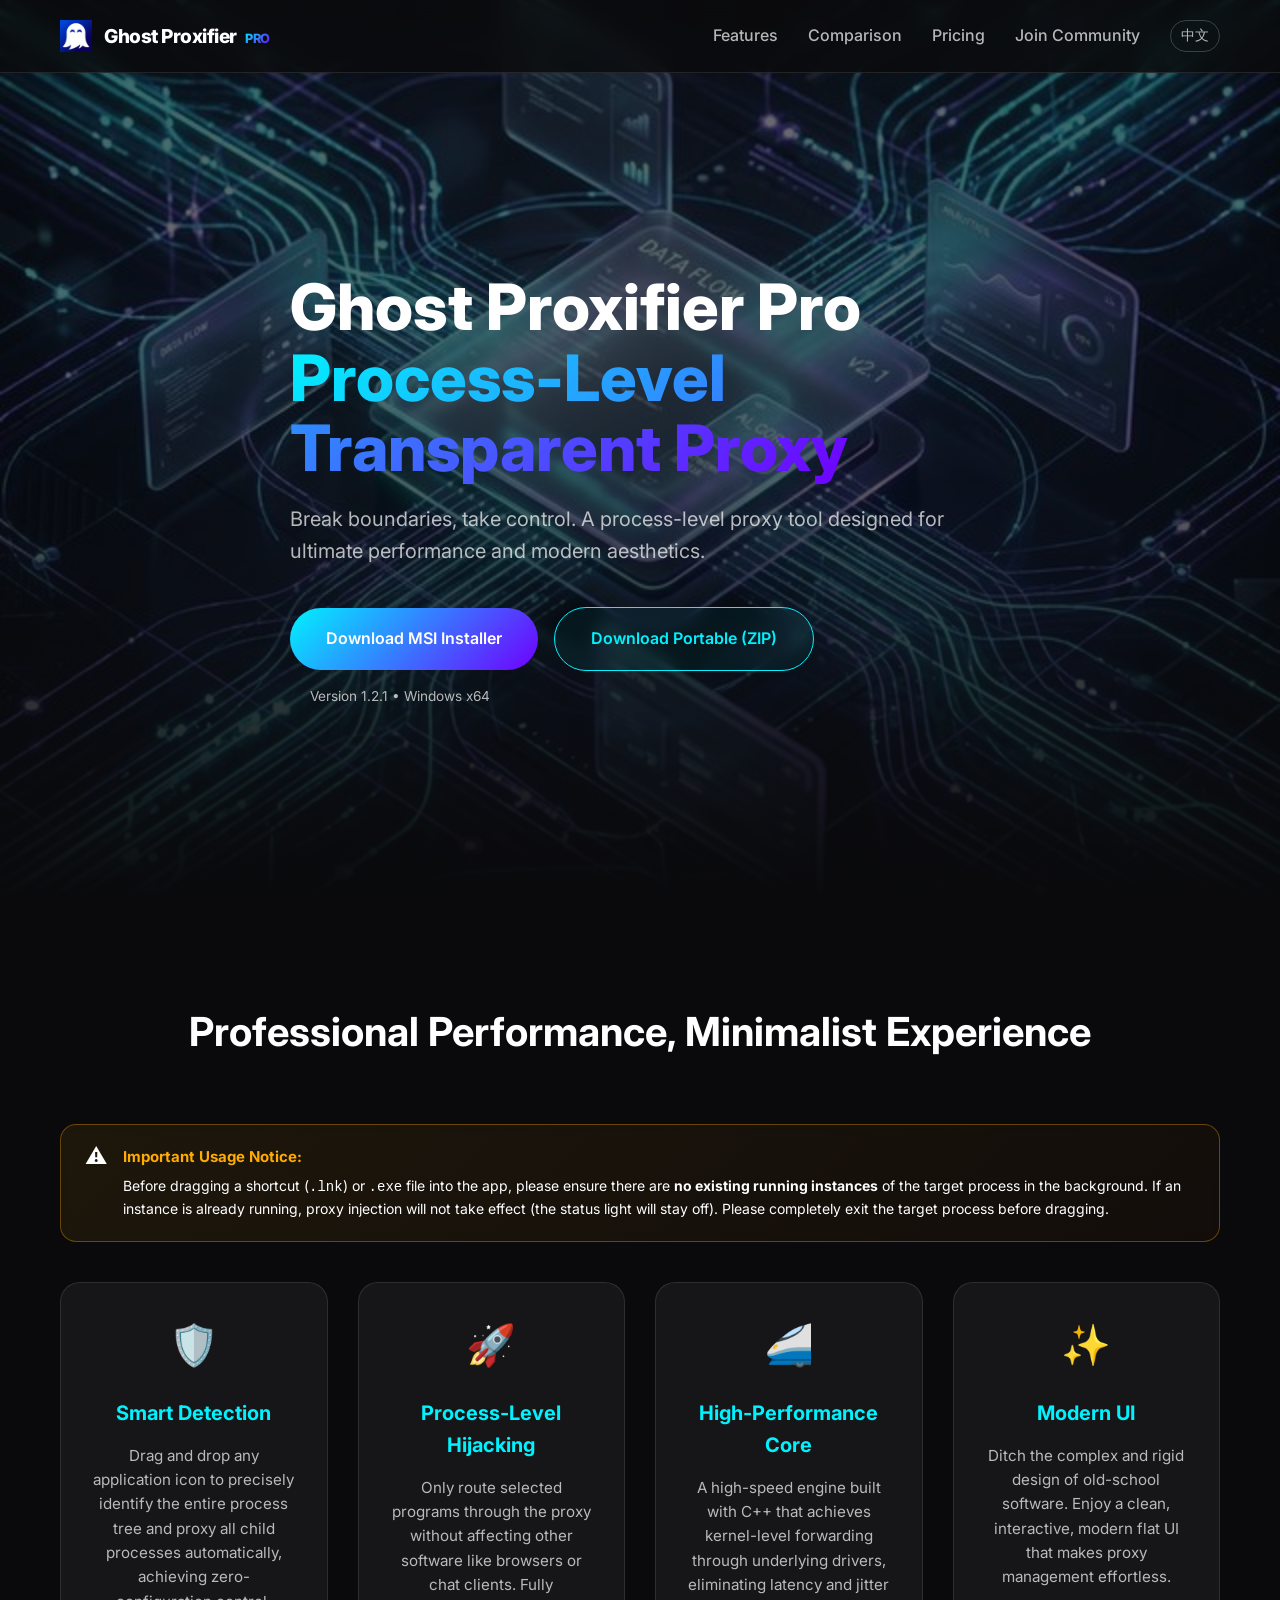
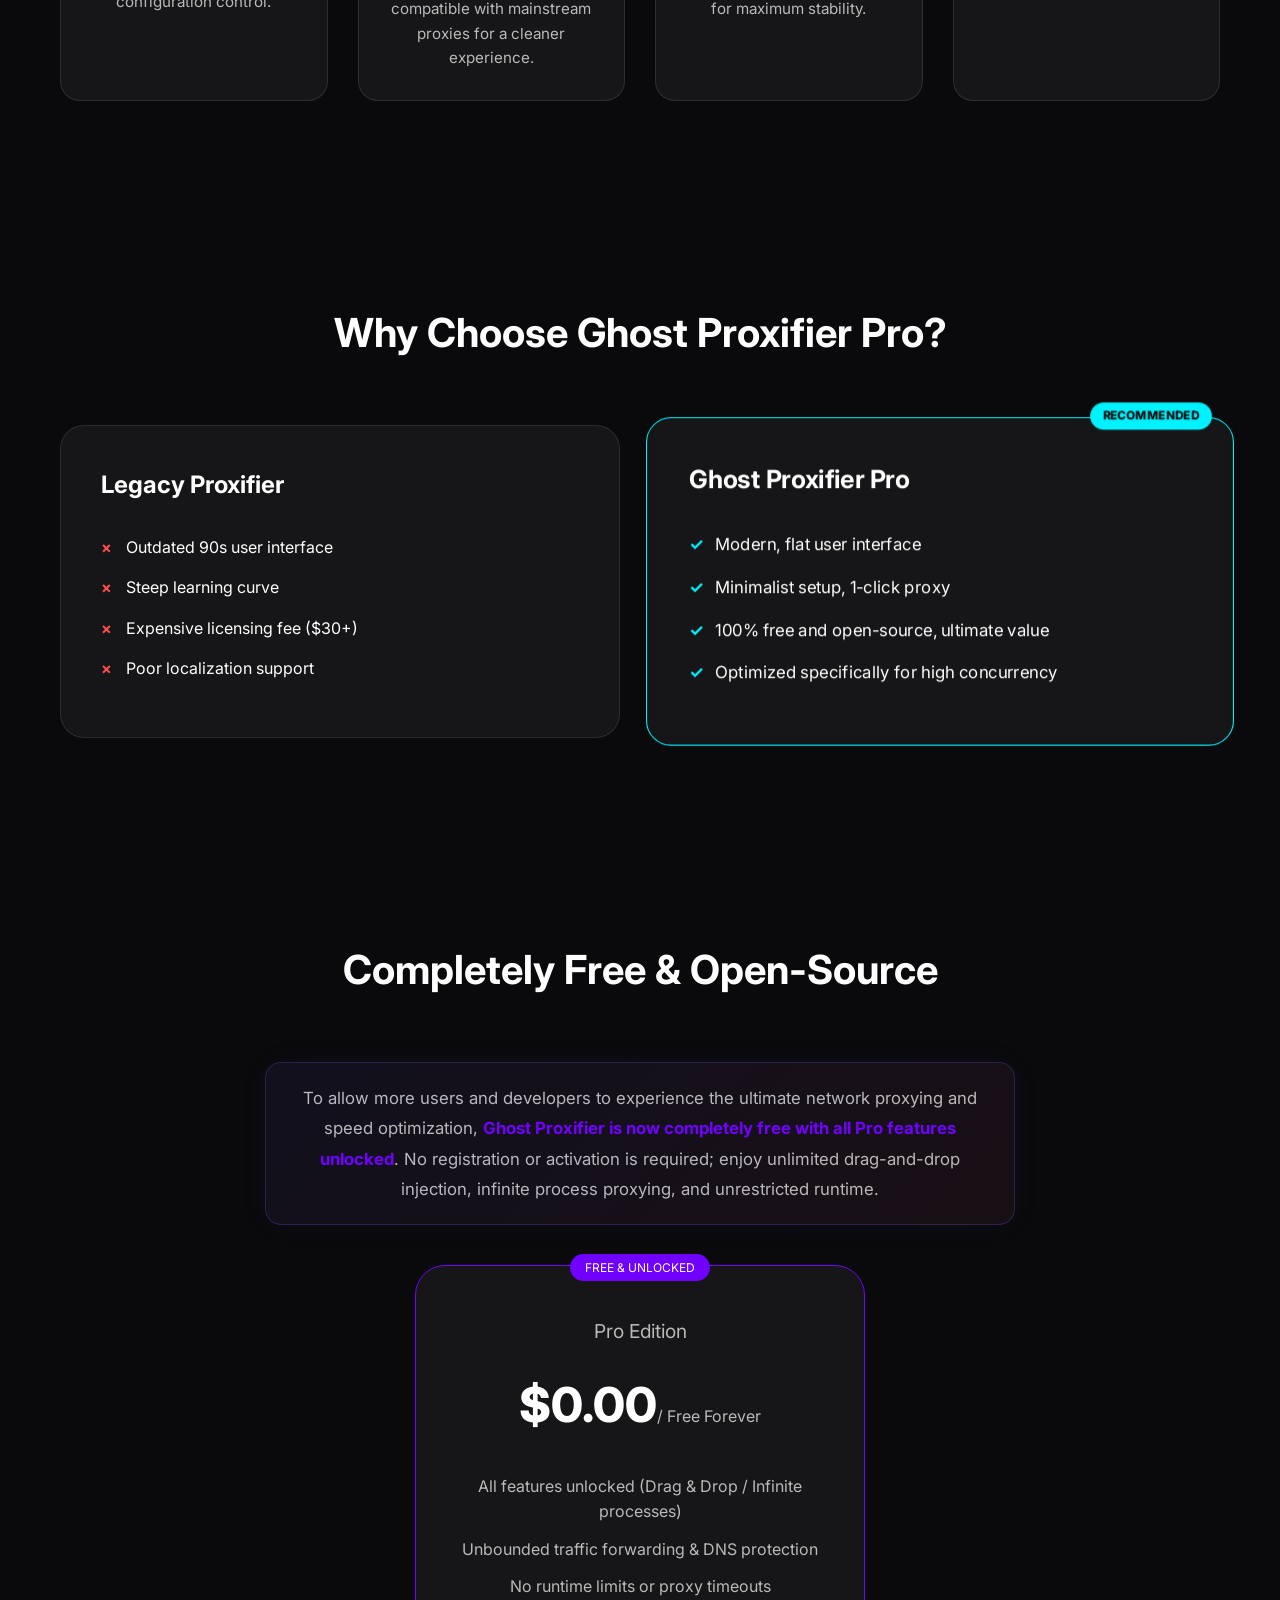
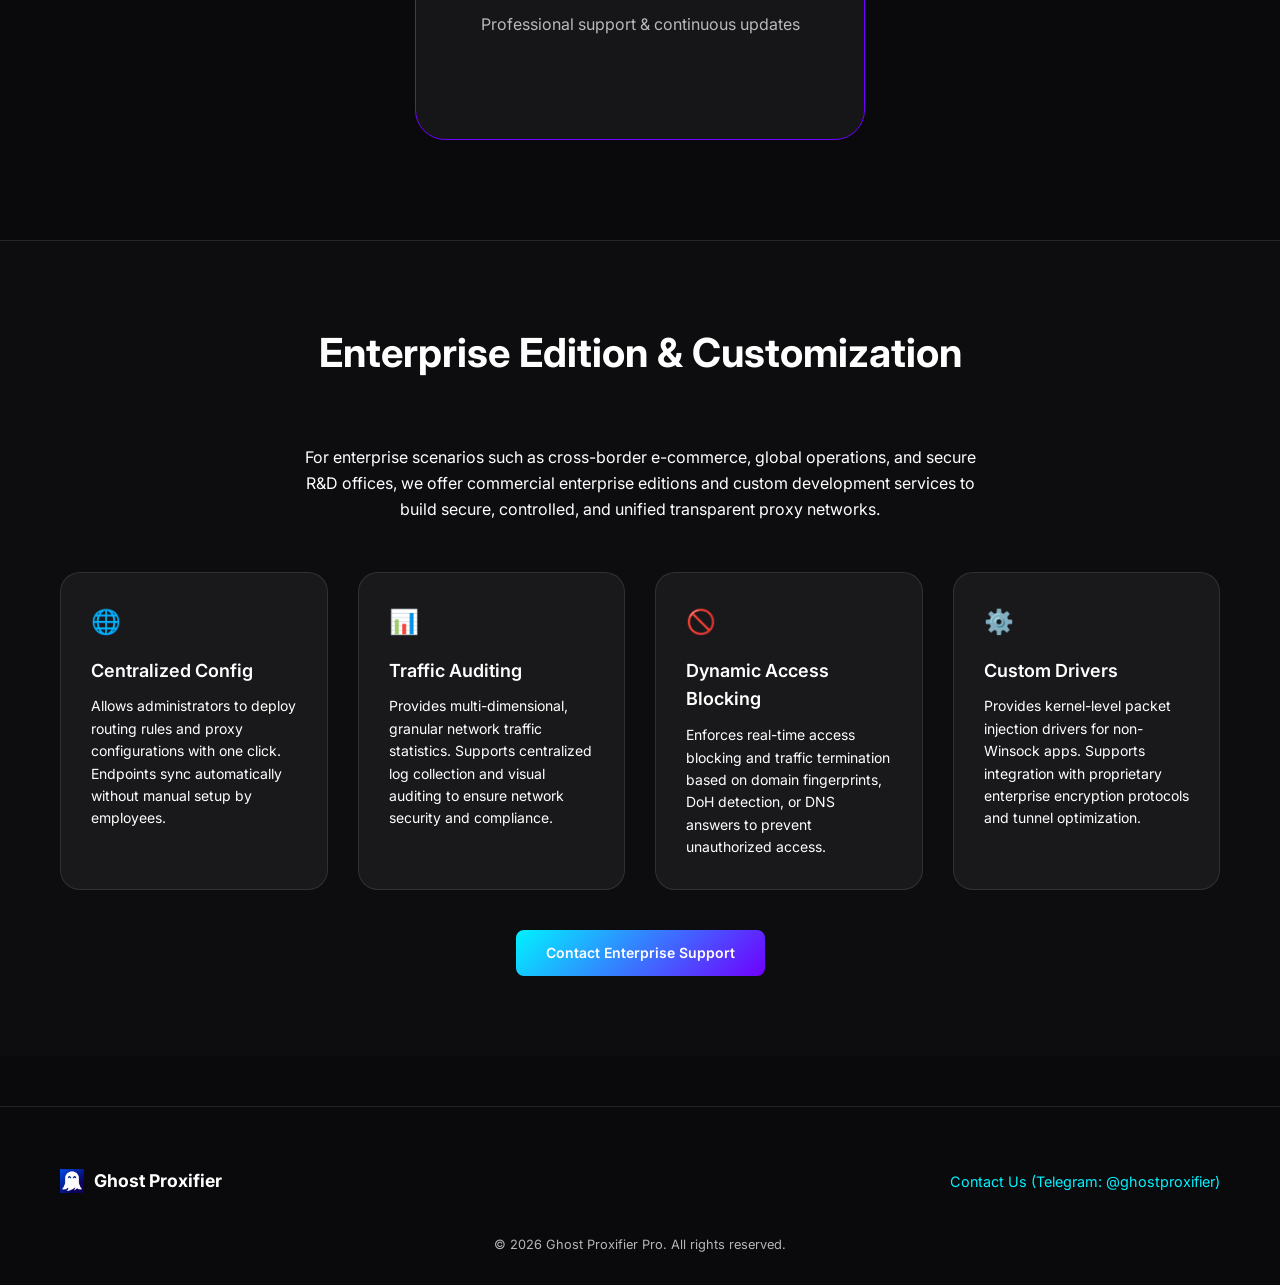
==== index.html @ 7b50559f "feat: add ad-v1.2.1.html, update upgrade notifications and add portable download on website" ====
<!DOCTYPE html>
<html lang="en">

<head>
    <meta charset="UTF-8">
    <meta name="viewport" content="width=device-width, initial-scale=1.0">
    <meta name="robots" content="index, follow">
    <meta name="keywords" content="Ghost Proxifier Pro,ghost proxy,Proxifier alternative,process-level proxy,transparent proxy,Proxifier for Windows,network bypass,game booster">
    <meta name="author" content="Ghost Proxifier">
    <title>Ghost Proxifier Pro - High-Performance Process-Level Proxy</title>
    <meta name="description"
        content="Ghost Proxifier Pro is a high-performance process-level transparent ghost proxy tool. Featuring a modern user interface, it is the premier Proxifier alternative for Windows users.">

    <!-- Open Graph / Facebook -->
    <meta property="og:type" content="product">
    <meta property="og:site_name" content="Ghost Proxifier Pro">
    <meta property="og:title" content="Ghost Proxifier Pro - Process-Level Transparent Proxy, More Powerful than Proxifier">
    <meta property="og:description" content="Break boundaries, take control. A process-level proxy tool designed for ultimate performance and modern aesthetics, fully compatible with mainstream proxy systems.">
    <meta property="og:url" content="https://ghostproxifier.com/">
    <meta property="og:image" content="https://ghostproxifier.com/hero.png">
    <meta property="og:image:width" content="1200">
    <meta property="og:image:height" content="630">
    <meta property="og:locale" content="en_US">

    <!-- Twitter Card -->
    <meta name="twitter:card" content="summary_large_image">
    <meta name="twitter:title" content="Ghost Proxifier Pro - Process-Level Transparent Proxy">
    <meta name="twitter:description" content="A process-level proxy tool that is easier to use, cheaper, and higher-performing than traditional Proxifier. Fully free and open-source, featuring 1-click proxying.">
    <meta name="twitter:image" content="https://ghostproxifier.com/hero.png">

    <!-- Canonical -->
    <link rel="canonical" href="https://ghostproxifier.com/">
    <link rel="icon" type="image/png" href="logo.png">

    <link rel="stylesheet" href="index.css">
    <link rel="preconnect" href="https://fonts.googleapis.com">
    <link rel="preconnect" href="https://fonts.gstatic.com" crossorigin>
    <link href="https://fonts.googleapis.com/css2?family=Inter:wght@300;400;600;800&display=swap" rel="stylesheet">

    <!-- Structured Data (JSON-LD) for Google -->
    <script type="application/ld+json">
    {
      "@context": "https://schema.org",
      "@type": "SoftwareApplication",
      "name": "Ghost Proxifier Pro",
      "applicationCategory": "NetworkingApplication",
      "operatingSystem": "Windows",
      "description": "Ghost Proxifier Pro is a high-performance process-level transparent proxy engine built for the Windows platform. It supports smart process tree detection, secure DNS protection, and multiple upstream node switching.",
      "url": "https://ghostproxifier.com",
      "offers": {
        "@type": "Offer",
        "price": "0.00",
        "priceCurrency": "USD",
        "url": "https://ghostproxifier.com/#pricing"
      },
      "author": {
        "@type": "Person",
        "name": "Ghost Proxifier Team"
      },
      "screenshot": "https://ghostproxifier.com/process.png",
      "featureList": [
        "Process-Level Transparent Proxy",
        "Smart Process Tree Detection",
        "SOCKS5 UDP Proxy & WebRTC Anti-Leak",
        "Strict DNS Leak Protection",
        "Modern Flat UI & SSE Live Logs",
        "High-Performance C++ Core Engine"
      ]
    }
    </script>
</head>

<body>
    <nav class="navbar">
        <div class="container">
            <div class="logo">
                <img src="logo.png" alt="Ghost Proxifier Logo">
                <span>Ghost Proxifier <span class="badge">PRO</span></span>
            </div>
            <button class="hamburger" id="hamburger" aria-label="Menu">
                <span></span>
                <span></span>
                <span></span>
            </button>
            <ul class="nav-links" id="navLinks">
                <li><a href="#features">Features</a></li>
                <li><a href="#comparison">Comparison</a></li>
                <li><a href="#pricing">Pricing</a></li>
                <li><a href="https://t.me/ghostproxifier" target="_blank">Join Community</a></li>
                <li><a href="index_zh.html" class="lang-switch">中文</a></li>
            </ul>
        </div>
    </nav>

    <header class="hero">
        <div class="hero-bg">
            <img src="hero.png" alt="Ghost Proxifier Pro UI Interface - Process-Level Transparent Proxy">
        </div>
        <div class="container">
            <div class="hero-content">
                <h1>Ghost Proxifier Pro<br><span class="highlight">Process-Level Transparent Proxy</span></h1>
                <p class="subtitle">Break boundaries, take control. A process-level proxy tool designed for ultimate performance and modern aesthetics.</p>
                <div class="hero-btns">
                    <div class="hero-btn-group">
                        <a href="https://gh-proxy.com/github.com/liliBestCoder/ghost-proxifier-pro/releases/download/v1.2.1/GhostProxifier-1.2.1-win64.msi"
                            class="btn-gradient" title="Download Ghost Proxifier Pro Windows Installer">Download MSI Installer</a>
                        <a href="https://gh-proxy.com/github.com/liliBestCoder/ghost-proxifier-pro/releases/download/v1.2.1/GhostProxifier-1.2.1-portable-win64.zip"
                            class="btn-outline" title="Download Ghost Proxifier Pro Portable ZIP Package">Download Portable (ZIP)</a>
                    </div>
                    <p class="version">Version 1.2.1 • Windows x64</p>
                </div>
            </div>
        </div>
    </header>

    <section id="features" class="features">
        <div class="container">
            <h2 class="section-title">Professional Performance, Minimalist Experience</h2>
            <div style="background: linear-gradient(135deg, rgba(255, 171, 0, 0.08), rgba(255, 107, 0, 0.04)); border: 1px solid rgba(255, 171, 0, 0.35); border-radius: 16px; padding: 20px 24px; display: flex; align-items: flex-start; gap: 16px; margin-bottom: 40px; backdrop-filter: blur(5px);">
                <div style="font-size: 22px; line-height: 1; flex-shrink: 0;">⚠️</div>
                <div style="font-size: 14px; color: var(--TEXT-MAIN); line-height: 1.6;">
                    <strong style="color: #ffab00; font-size: 15px; display: block; margin-bottom: 6px;">Important Usage Notice:</strong>
                    Before dragging a shortcut (<code>.lnk</code>) or <code>.exe</code> file into the app, please ensure there are <strong>no existing running instances</strong> of the target process in the background. If an instance is already running, proxy injection will not take effect (the status light will stay off). Please completely exit the target process before dragging.
                </div>
            </div>
            <div class="features-grid">
                <div class="feature-item">
                    <div class="icon">🛡️</div>
                    <h3>Smart Detection</h3>
                    <p>Drag and drop any application icon to precisely identify the entire process tree and proxy all child processes automatically, achieving zero-configuration control.</p>
                </div>
                <div class="feature-item">
                    <div class="icon">🚀</div>
                    <h3>Process-Level Hijacking</h3>
                    <p>Only route selected programs through the proxy without affecting other software like browsers or chat clients. Fully compatible with mainstream proxies for a cleaner experience.</p>
                </div>
                <div class="feature-item">
                    <div class="icon">🚄</div>
                    <h3>High-Performance Core</h3>
                    <p>A high-speed engine built with C++ that achieves kernel-level forwarding through underlying drivers, eliminating latency and jitter for maximum stability.</p>
                </div>
                <div class="feature-item">
                    <div class="icon">✨</div>
                    <h3>Modern UI</h3>
                    <p>Ditch the complex and rigid design of old-school software. Enjoy a clean, interactive, modern flat UI that makes proxy management effortless.</p>
                </div>
            </div>
        </div>
    </section>

    <section id="comparison" class="comparison">
        <div class="container">
            <h2 class="section-title">Why Choose Ghost Proxifier Pro?</h2>
            <div class="comparison-grid">
                <div class="comparison-card legacy">
                    <h3>Legacy Proxifier</h3>
                    <ul>
                        <li class="bad">Outdated 90s user interface</li>
                        <li class="bad">Steep learning curve</li>
                        <li class="bad">Expensive licensing fee ($30+)</li>
                        <li class="bad">Poor localization support</li>
                    </ul>
                </div>
                <div class="comparison-card ghost active">
                    <div class="active-badge">RECOMMENDED</div>
                    <h3>Ghost Proxifier Pro</h3>
                    <ul>
                        <li class="good">Modern, flat user interface</li>
                        <li class="good">Minimalist setup, 1-click proxy</li>
                        <li class="good">100% free and open-source, ultimate value</li>
                        <li class="good">Optimized specifically for high concurrency</li>
                    </ul>
                </div>
            </div>
        </div>
    </section>

    <section id="pricing" class="pricing">
        <div class="container">
            <h2 class="section-title">Completely Free & Open-Source</h2>
            <div class="free-tier-info">
                <p>To allow more users and developers to experience the ultimate network proxying and speed optimization, <strong>Ghost Proxifier is now completely free with all Pro features unlocked</strong>. No registration or activation is required; enjoy unlimited drag-and-drop injection, infinite process proxying, and unrestricted runtime.</p>
            </div>
            <div class="pricing-grid">
                <div class="pricing-card popular" style="max-width: 450px; margin: 0 auto;">
                    <div class="popular-tag">FREE & UNLOCKED</div>
                    <div class="plan-name">Pro Edition</div>
                    <div class="price">$0.00<span>/ Free Forever</span></div>
                    <ul class="features">
                        <li>All features unlocked (Drag & Drop / Infinite processes)</li>
                        <li>Unbounded traffic forwarding & DNS protection</li>
                        <li>No runtime limits or proxy timeouts</li>
                        <li>Professional support & continuous updates</li>
                    </ul>
                </div>
            </div>
        </div>
    </section>

    <section id="enterprise" class="enterprise" style="background: rgba(255, 255, 255, 0.01); border-top: 1px solid var(--glass-border); padding: 80px 0;">
        <div class="container">
            <h2 class="section-title">Enterprise Edition & Customization</h2>
            <p class="section-subtitle" style="text-align: center; color: var(--TEXT-MUTED); max-width: 700px; margin: 0 auto 50px auto; line-height: 1.6;">
                For enterprise scenarios such as cross-border e-commerce, global operations, and secure R&D offices, we offer commercial enterprise editions and custom development services to build secure, controlled, and unified transparent proxy networks.
            </p>
            <div style="display: grid; grid-template-columns: repeat(auto-fit, minmax(250px, 1fr)); gap: 30px; margin-bottom: 40px;">
                <div style="background: var(--card-bg); border: 1px solid var(--glass-border); padding: 30px; border-radius: 20px; text-align: left;">
                    <div style="font-size: 24px; margin-bottom: 15px;">🌐</div>
                    <h3 style="font-size: 18px; font-weight: 600; margin-bottom: 10px; color: var(--TEXT-MAIN);">Centralized Config</h3>
                    <p style="font-size: 14px; color: var(--TEXT-MUTED); line-height: 1.6;">Allows administrators to deploy routing rules and proxy configurations with one click. Endpoints sync automatically without manual setup by employees.</p>
                </div>
                <div style="background: var(--card-bg); border: 1px solid var(--glass-border); padding: 30px; border-radius: 20px; text-align: left;">
                    <div style="font-size: 24px; margin-bottom: 15px;">📊</div>
                    <h3 style="font-size: 18px; font-weight: 600; margin-bottom: 10px; color: var(--TEXT-MAIN);">Traffic Auditing</h3>
                    <p style="font-size: 14px; color: var(--TEXT-MUTED); line-height: 1.6;">Provides multi-dimensional, granular network traffic statistics. Supports centralized log collection and visual auditing to ensure network security and compliance.</p>
                </div>
                <div style="background: var(--card-bg); border: 1px solid var(--glass-border); padding: 30px; border-radius: 20px; text-align: left;">
                    <div style="font-size: 24px; margin-bottom: 15px;">🚫</div>
                    <h3 style="font-size: 18px; font-weight: 600; margin-bottom: 10px; color: var(--TEXT-MAIN);">Dynamic Access Blocking</h3>
                    <p style="font-size: 14px; color: var(--TEXT-MUTED); line-height: 1.6;">Enforces real-time access blocking and traffic termination based on domain fingerprints, DoH detection, or DNS answers to prevent unauthorized access.</p>
                </div>
                <div style="background: var(--card-bg); border: 1px solid var(--glass-border); padding: 30px; border-radius: 20px; text-align: left;">
                    <div style="font-size: 24px; margin-bottom: 15px;">⚙️</div>
                    <h3 style="font-size: 18px; font-weight: 600; margin-bottom: 10px; color: var(--TEXT-MAIN);">Custom Drivers</h3>
                    <p style="font-size: 14px; color: var(--TEXT-MUTED); line-height: 1.6;">Provides kernel-level packet injection drivers for non-Winsock apps. Supports integration with proprietary enterprise encryption protocols and tunnel optimization.</p>
                </div>
            </div>
            <div style="text-align: center; margin-top: 30px;">
                <a href="https://t.me/ghostproxifier" target="_blank" class="btn-gradient" style="padding: 12px 30px; font-size: 14px; border-radius: 8px; text-decoration: none;" title="Contact Enterprise Support">Contact Enterprise Support</a>
            </div>
        </div>
    </section>

    <footer class="footer">
        <div class="container">
            <div class="footer-content">
                <div class="footer-logo">
                    <img src="logo.png" alt="Ghost Logo">
                    <span>Ghost Proxifier</span>
                </div>
                <div class="contact-info">
                    <a href="https://t.me/ghostproxifier" target="_blank">Contact Us (Telegram: @ghostproxifier)</a>
                </div>
            </div>
            <div class="copyright">
                &copy; 2026 Ghost Proxifier Pro. All rights reserved.
            </div>
        </div>
    </footer>

    <script src="script.js"></script>
</body>

</html>
---- index.css ----
:root {
    --primary: #00f2ff;
    --secondary: #7000ff;
    --bg-dark: #0a0a0c;
    --card-bg: rgba(255, 255, 255, 0.05);
    --glass-border: rgba(255, 255, 255, 0.1);
    --text-main: #ffffff;
    --text-dim: rgba(255, 255, 255, 0.7);
    --gradient: linear-gradient(135deg, var(--primary), var(--secondary));
}

* {
    margin: 0;
    padding: 0;
    box-sizing: border-box;
}

html {
    scroll-behavior: smooth;
}

body {
    background-color: var(--bg-dark);
    color: var(--text-main);
    font-family: 'Inter', -apple-system, BlinkMacSystemFont, "Segoe UI", Roboto, Helvetica, Arial, sans-serif;
    line-height: 1.6;
    overflow-x: hidden;
}

.container {
    max-width: 1200px;
    margin: 0 auto;
    padding: 0 20px;
}

/* Navbar */
.navbar {
    position: fixed;
    top: 0;
    width: 100%;
    z-index: 1000;
    padding: 20px 0;
    backdrop-filter: blur(10px);
    background: rgba(10, 10, 12, 0.8);
    border-bottom: 1px solid var(--glass-border);
}

.navbar .container {
    display: flex;
    justify-content: space-between;
    align-items: center;
}

.logo {
    display: flex;
    align-items: center;
    gap: 12px;
    font-size: 1.2rem;
    font-weight: 800;
    letter-spacing: -0.5px;
}

.logo img {
    height: 32px;
}

.badge {
    background: var(--gradient);
    -webkit-background-clip: text;
    background-clip: text;
    -webkit-text-fill-color: transparent;
    font-size: 0.8rem;
    margin-left: 5px;
}

.nav-links {
    display: flex;
    list-style: none;
    gap: 30px;
    align-items: center;
}

.nav-links a {
    text-decoration: none;
    color: var(--text-dim);
    font-weight: 500;
    transition: color 0.3s;
}

.nav-links a:hover {
    color: var(--primary);
}

/* Hero Section */
.hero {
    position: relative;
    height: 100vh;
    display: flex;
    align-items: center;
    overflow: hidden;
    padding-top: 80px;
}

.hero-bg {
    position: absolute;
    top: 0;
    left: 0;
    width: 100%;
    height: 100%;
    z-index: -1;
    opacity: 0.4;
}

.hero-bg img {
    width: 100%;
    height: 100%;
    object-fit: cover;
}

.hero-bg::after {
    content: '';
    position: absolute;
    bottom: 0;
    left: 0;
    width: 100%;
    height: 50%;
    background: linear-gradient(to top, var(--bg-dark), transparent);
}

.hero-content {
    max-width: 700px;
}

.hero-content h1 {
    font-size: 4rem;
    font-weight: 800;
    line-height: 1.1;
    margin-bottom: 20px;
}

.highlight {
    background: var(--gradient);
    -webkit-background-clip: text;
    background-clip: text;
    -webkit-text-fill-color: transparent;
}

.subtitle {
    font-size: 1.25rem;
    color: var(--text-dim);
    margin-bottom: 40px;
}

.hero-btns {
    display: flex;
    flex-direction: column;
    gap: 15px;
}

.hero-btn-group {
    display: flex;
    flex-wrap: wrap;
    gap: 16px;
    align-items: center;
}

.version {
    font-size: 0.85rem;
    color: var(--text-dim);
    padding-left: 20px;
}

/* Buttons */
.btn-gradient {
    display: inline-block;
    padding: 18px 36px;
    background: var(--gradient);
    color: white;
    text-decoration: none;
    border-radius: 50px;
    font-weight: 600;
    transition: transform 0.3s, box-shadow 0.3s;
    text-align: center;
}

.btn-gradient:hover {
    transform: translateY(-3px);
    box-shadow: 0 10px 20px rgba(0, 242, 255, 0.3);
}

.btn-primary-sm {
    padding: 8px 20px;
    border: 1px solid var(--primary);
    background: transparent;
    color: var(--primary);
    text-decoration: none;
    border-radius: 50px;
    font-weight: 600;
    transition: all 0.3s cubic-bezier(0.4, 0, 0.2, 1);
}

.btn-primary-sm:hover {
    background: var(--primary);
    color: var(--bg-dark);
    box-shadow: 0 0 20px rgba(0, 242, 255, 0.5);
}

.btn-outline {
    display: inline-block;
    padding: 18px 36px;
    border: 1px solid var(--primary);
    background: rgba(0, 242, 255, 0.05);
    color: var(--primary);
    text-decoration: none;
    border-radius: 50px;
    font-weight: 600;
    text-align: center;
    transition: all 0.3s cubic-bezier(0.4, 0, 0.2, 1);
    backdrop-filter: blur(8px);
}

.btn-outline:hover {
    background: var(--primary);
    color: var(--bg-dark);
    transform: translateY(-3px);
    box-shadow: 0 10px 20px rgba(0, 242, 255, 0.3);
}

/* Sections General */
section {
    padding: 100px 0;
}

.section-title {
    text-align: center;
    font-size: 2.5rem;
    margin-bottom: 60px;
}

/* Features */
.features-grid {
    display: grid;
    grid-template-columns: repeat(auto-fit, minmax(250px, 1fr));
    gap: 30px;
}

.feature-item {
    background: var(--card-bg);
    border: 1px solid var(--glass-border);
    padding: 30px;
    border-radius: 20px;
    text-align: center;
    transition: transform 0.3s;
}

.feature-item:hover {
    transform: translateY(-5px);
    border-color: var(--primary);
}

.feature-item .icon {
    font-size: 2.5rem;
    margin-bottom: 20px;
}

.feature-item h3 {
    font-size: 1.25rem;
    margin-bottom: 15px;
    color: var(--primary);
}

.feature-item p {
    color: var(--text-dim);
    font-size: 0.95rem;
}

/* Comparison */
.comparison-grid {
    display: grid;
    grid-template-columns: 1fr 1fr;
    gap: 40px;
}

.comparison-card {
    background: var(--card-bg);
    border: 1px solid var(--glass-border);
    padding: 40px;
    border-radius: 24px;
    backdrop-filter: blur(5px);
}

.comparison-card.active {
    border-color: var(--primary);
    position: relative;
    transform: scale(1.05);
}

.active-badge {
    position: absolute;
    top: -15px;
    right: 20px;
    background: var(--primary);
    color: var(--bg-dark);
    padding: 4px 12px;
    border-radius: 20px;
    font-size: 0.7rem;
    font-weight: 800;
}

.comparison-card h3 {
    font-size: 1.5rem;
    margin-bottom: 30px;
}

.comparison-card ul {
    list-style: none;
}

.comparison-card ul li {
    padding-left: 25px;
    margin-bottom: 15px;
    position: relative;
}

.comparison-card ul li.bad::before {
    content: '×';
    position: absolute;
    left: 0;
    color: #ff4d4d;
    font-weight: bold;
}

.comparison-card ul li.good::before {
    content: '✓';
    position: absolute;
    left: 0;
    color: var(--primary);
    font-weight: bold;
}

/* Pricing */
.free-tier-info {
    text-align: center;
    max-width: 750px;
    margin: 0 auto 40px;
    padding: 20px 32px;
    background: linear-gradient(135deg, rgba(108, 92, 231, 0.08), rgba(255, 107, 157, 0.06));
    border: 1px solid rgba(108, 92, 231, 0.25);
    border-radius: 16px;
    font-size: 1.05rem;
    line-height: 1.8;
    color: var(--text-dim);
    box-shadow: 0 0 30px rgba(108, 92, 231, 0.06);
}

.free-tier-info strong {
    color: var(--secondary);
}

.pricing-grid {
    display: grid;
    grid-template-columns: repeat(auto-fit, minmax(300px, 1fr));
    gap: 30px;
}

.pricing-card {
    background: var(--card-bg);
    border: 1px solid var(--glass-border);
    padding: 50px 40px;
    border-radius: 30px;
    text-align: center;
    transition: transform 0.3s;
    display: flex;
    flex-direction: column;
}

.pricing-card.popular {
    border-color: var(--secondary);
    position: relative;
}

.popular-tag {
    position: absolute;
    top: -12px;
    left: 50%;
    transform: translateX(-50%);
    background: var(--secondary);
    padding: 4px 15px;
    border-radius: 20px;
    font-size: 0.75rem;
}

.pricing-card:hover {
    transform: translateY(-10px);
    background: rgba(255, 255, 255, 0.08);
}

.plan-name {
    font-size: 1.2rem;
    color: var(--text-dim);
    margin-bottom: 20px;
}

.price {
    font-size: 3rem;
    font-weight: 800;
    margin-bottom: 30px;
}

.price span {
    font-size: 1rem;
    font-weight: 400;
    color: var(--text-dim);
}

.pricing-card .features {
    list-style: none;
    margin-bottom: 40px;
    flex-grow: 1;
}

.pricing-card .features li {
    margin-bottom: 12px;
    color: var(--text-dim);
}

/* Footer */
.footer {
    border-top: 1px solid var(--glass-border);
    padding: 60px 0 30px;
    margin-top: 50px;
}

.footer-content {
    display: flex;
    justify-content: space-between;
    align-items: center;
    margin-bottom: 40px;
}

.footer-logo {
    display: flex;
    align-items: center;
    gap: 10px;
    font-size: 1.1rem;
    font-weight: 700;
}

.footer-logo img {
    height: 24px;
}

.contact-info {
    display: flex;
    flex-wrap: wrap;
    align-items: center;
    justify-content: flex-end;
    gap: 4px 8px;
    font-size: 0.9rem;
    color: var(--text-dim);
}

.contact-info a {
    color: var(--primary);
    text-decoration: none;
    transition: color 0.2s ease;
}

.contact-info a:hover {
    text-decoration: underline;
}

.copyright {
    text-align: center;
    color: var(--text-dim);
    font-size: 0.8rem;
}

/* ============ Hamburger Menu ============ */
.hamburger {
    display: none;
    flex-direction: column;
    align-items: flex-end;
    justify-content: center;
    background: none;
    border: none;
    cursor: pointer;
    padding: 10px;
    z-index: 1100;
    flex-shrink: 0;
}

.hamburger span {
    display: block;
    width: 22px;
    height: 2.5px;
    background: var(--text-main);
    border-radius: 2px;
    transition: all 0.3s cubic-bezier(0.4, 0, 0.2, 1);
    transform-origin: center;
}

.hamburger span + span {
    margin-top: 5px;
}

.hamburger.active span:nth-child(1) {
    transform: translateY(7.5px) rotate(45deg);
}

.hamburger.active span:nth-child(2) {
    opacity: 0;
    transform: scaleX(0);
}

.hamburger.active span:nth-child(3) {
    transform: translateY(-7.5px) rotate(-45deg);
}

/* ============ Responsive ============ */

/* Large tablets & small desktops */
@media (max-width: 1024px) {
    .hero-content h1 {
        font-size: 3rem;
    }

    section {
        padding: 70px 0;
    }

    .section-title {
        font-size: 2rem;
        margin-bottom: 40px;
    }

    .comparison-card.active {
        transform: none;
    }

    .features-grid {
        grid-template-columns: repeat(2, 1fr);
    }

    .pricing-grid {
        grid-template-columns: repeat(auto-fit, minmax(260px, 1fr));
    }
}

/* Tablets */
@media (max-width: 768px) {
    .container {
        padding: 0 24px;
    }

    /* Navbar */
    .navbar {
        padding: 14px 0;
    }

    .hamburger {
        display: flex;
    }

    .nav-links {
        position: fixed;
        top: 0;
        right: -100%;
        width: 70%;
        max-width: 320px;
        height: 100vh;
        flex-direction: column;
        background: rgba(10, 10, 12, 0.97);
        backdrop-filter: blur(20px);
        border-left: 1px solid var(--glass-border);
        padding: 100px 40px 40px;
        gap: 24px;
        transition: right 0.35s cubic-bezier(0.4, 0, 0.2, 1);
        z-index: 1050;
    }

    .nav-links.open {
        right: 0;
    }

    .nav-links a {
        font-size: 1.15rem;
    }

    /* Hero */
    .hero {
        height: auto;
        min-height: 100vh;
        padding-top: 120px;
        padding-bottom: 60px;
        text-align: center;
    }

    .hero-content {
        max-width: 100%;
    }

    .hero-content h1 {
        font-size: 2.2rem;
    }

    .subtitle {
        font-size: 1.05rem;
        margin-bottom: 32px;
    }

    .hero-btns {
        align-items: center;
    }

    .btn-gradient {
        padding: 16px 32px;
        font-size: 0.95rem;
    }

    /* Features */
    section {
        padding: 60px 0;
    }

    .section-title {
        font-size: 1.75rem;
        margin-bottom: 32px;
    }

    .features-grid {
        grid-template-columns: 1fr;
        gap: 20px;
    }

    .feature-item {
        padding: 24px 20px;
    }

    /* Comparison */
    .comparison-grid {
        grid-template-columns: 1fr;
        gap: 24px;
    }

    .comparison-card {
        padding: 30px 24px;
    }

    .comparison-card.active {
        transform: none;
        order: -1;
    }

    .active-badge {
        top: -12px;
        right: 16px;
    }

    /* Pricing */
    .pricing-grid {
        grid-template-columns: 1fr;
        gap: 24px;
        max-width: 400px;
        margin: 0 auto;
    }

    .pricing-card {
        padding: 36px 28px;
    }

    .price {
        font-size: 2.4rem;
    }

    .pricing-card:hover {
        transform: translateY(-5px);
    }

    /* Footer */
    .footer {
        padding: 40px 0 24px;
    }

    .footer-content {
        flex-direction: column;
        text-align: center;
        gap: 16px;
        margin-bottom: 24px;
    }

    .footer-logo {
        justify-content: center;
    }
}

/* Small phones */
@media (max-width: 480px) {
    .container {
        padding: 0 18px;
    }

    .hero-content h1 {
        font-size: 1.8rem;
    }

    .subtitle {
        font-size: 0.95rem;
    }

    .hero-btn-group {
        flex-direction: column;
        width: 100%;
        gap: 12px;
    }

    .btn-gradient,
    .btn-outline {
        padding: 14px 28px;
        font-size: 0.9rem;
        width: 100%;
        box-sizing: border-box;
    }

    section {
        padding: 48px 0;
    }

    .section-title {
        font-size: 1.5rem;
        margin-bottom: 24px;
    }

    .feature-item {
        padding: 20px 16px;
    }

    .comparison-card {
        padding: 24px 18px;
    }

    .pricing-card {
        padding: 28px 22px;
        border-radius: 20px;
    }

    .price {
        font-size: 2rem;
    }

    .footer .logo span {
        font-size: 0.95rem;
    }

    .contact-info {
        font-size: 0.85rem;
    }
}

/* Language Switcher Styling */
.lang-switch {
    border: 1px solid rgba(255, 255, 255, 0.2);
    padding: 4px 10px;
    border-radius: 20px;
    font-size: 0.85rem !important;
    display: inline-flex;
    align-items: center;
    gap: 6px;
    transition: all 0.3s;
}

.lang-switch:hover {
    border-color: var(--primary);
    background: rgba(255, 255, 255, 0.05);
    color: var(--primary) !important;
}
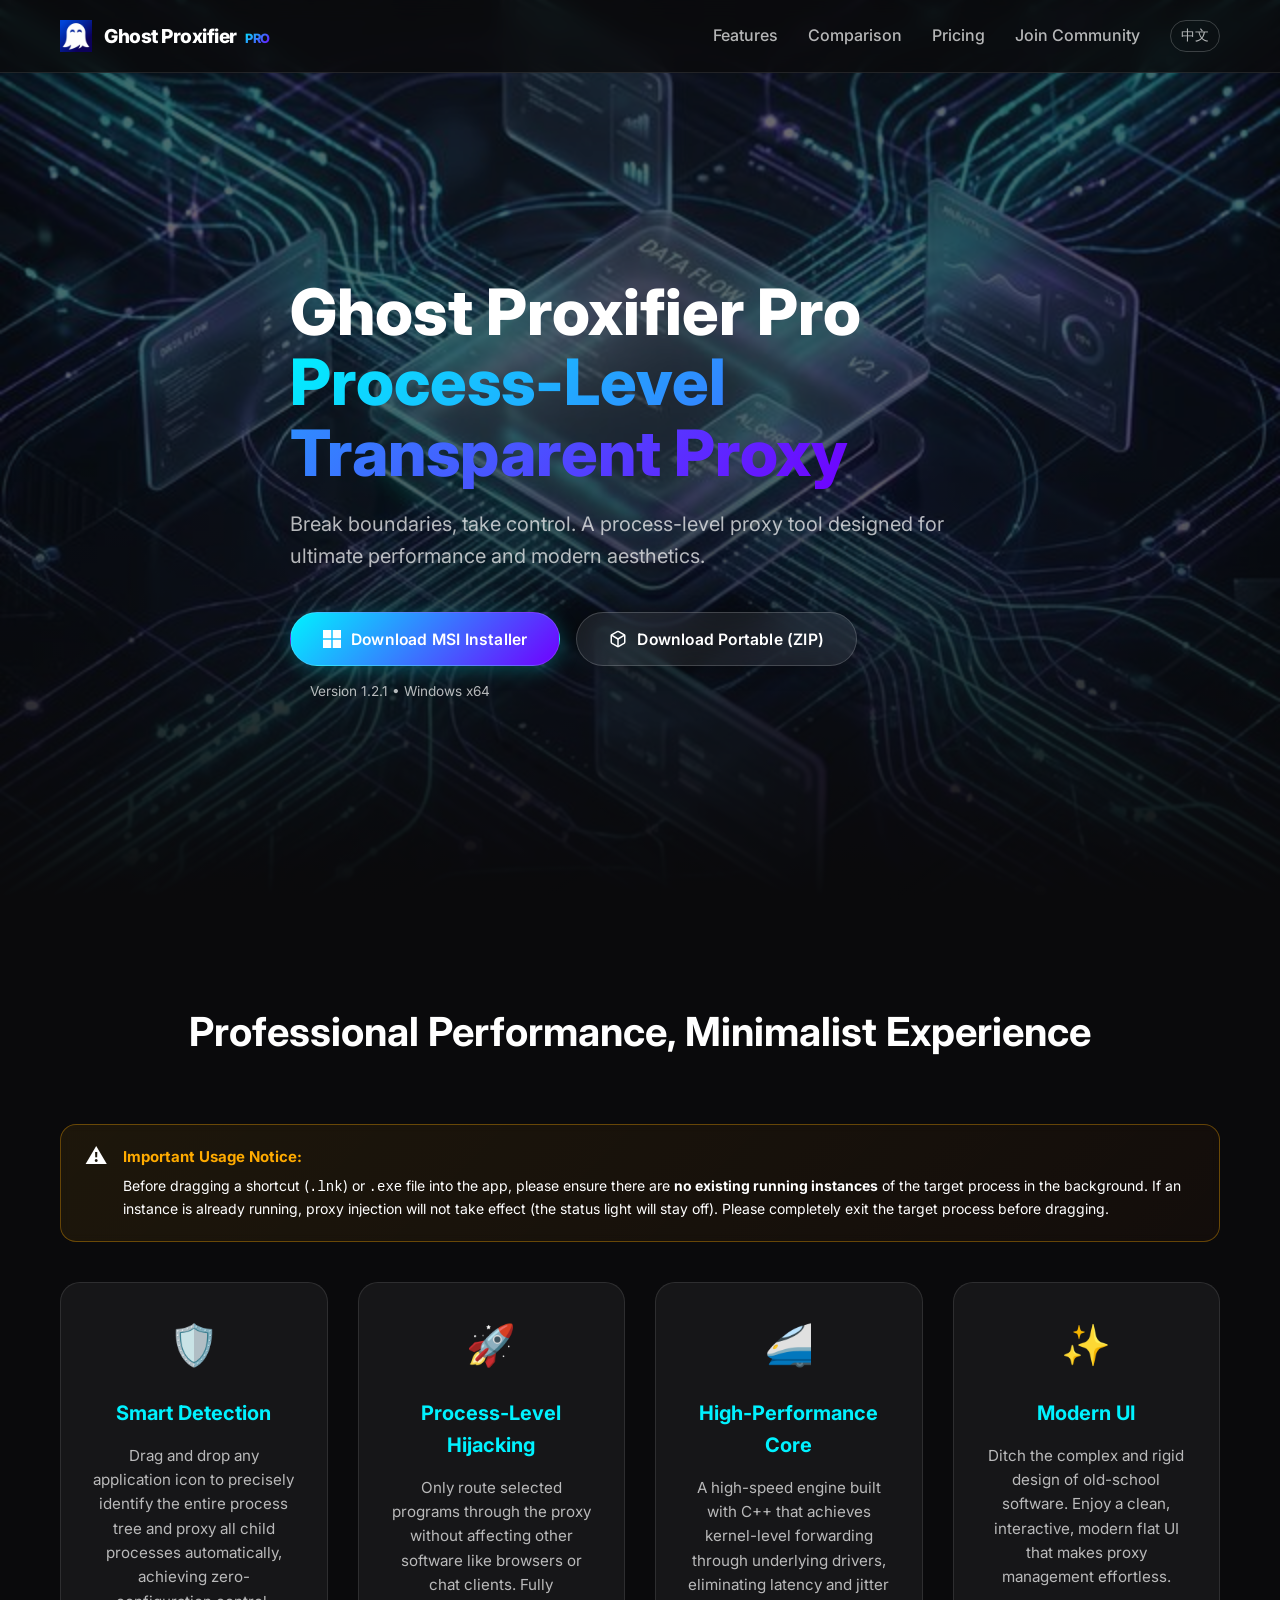
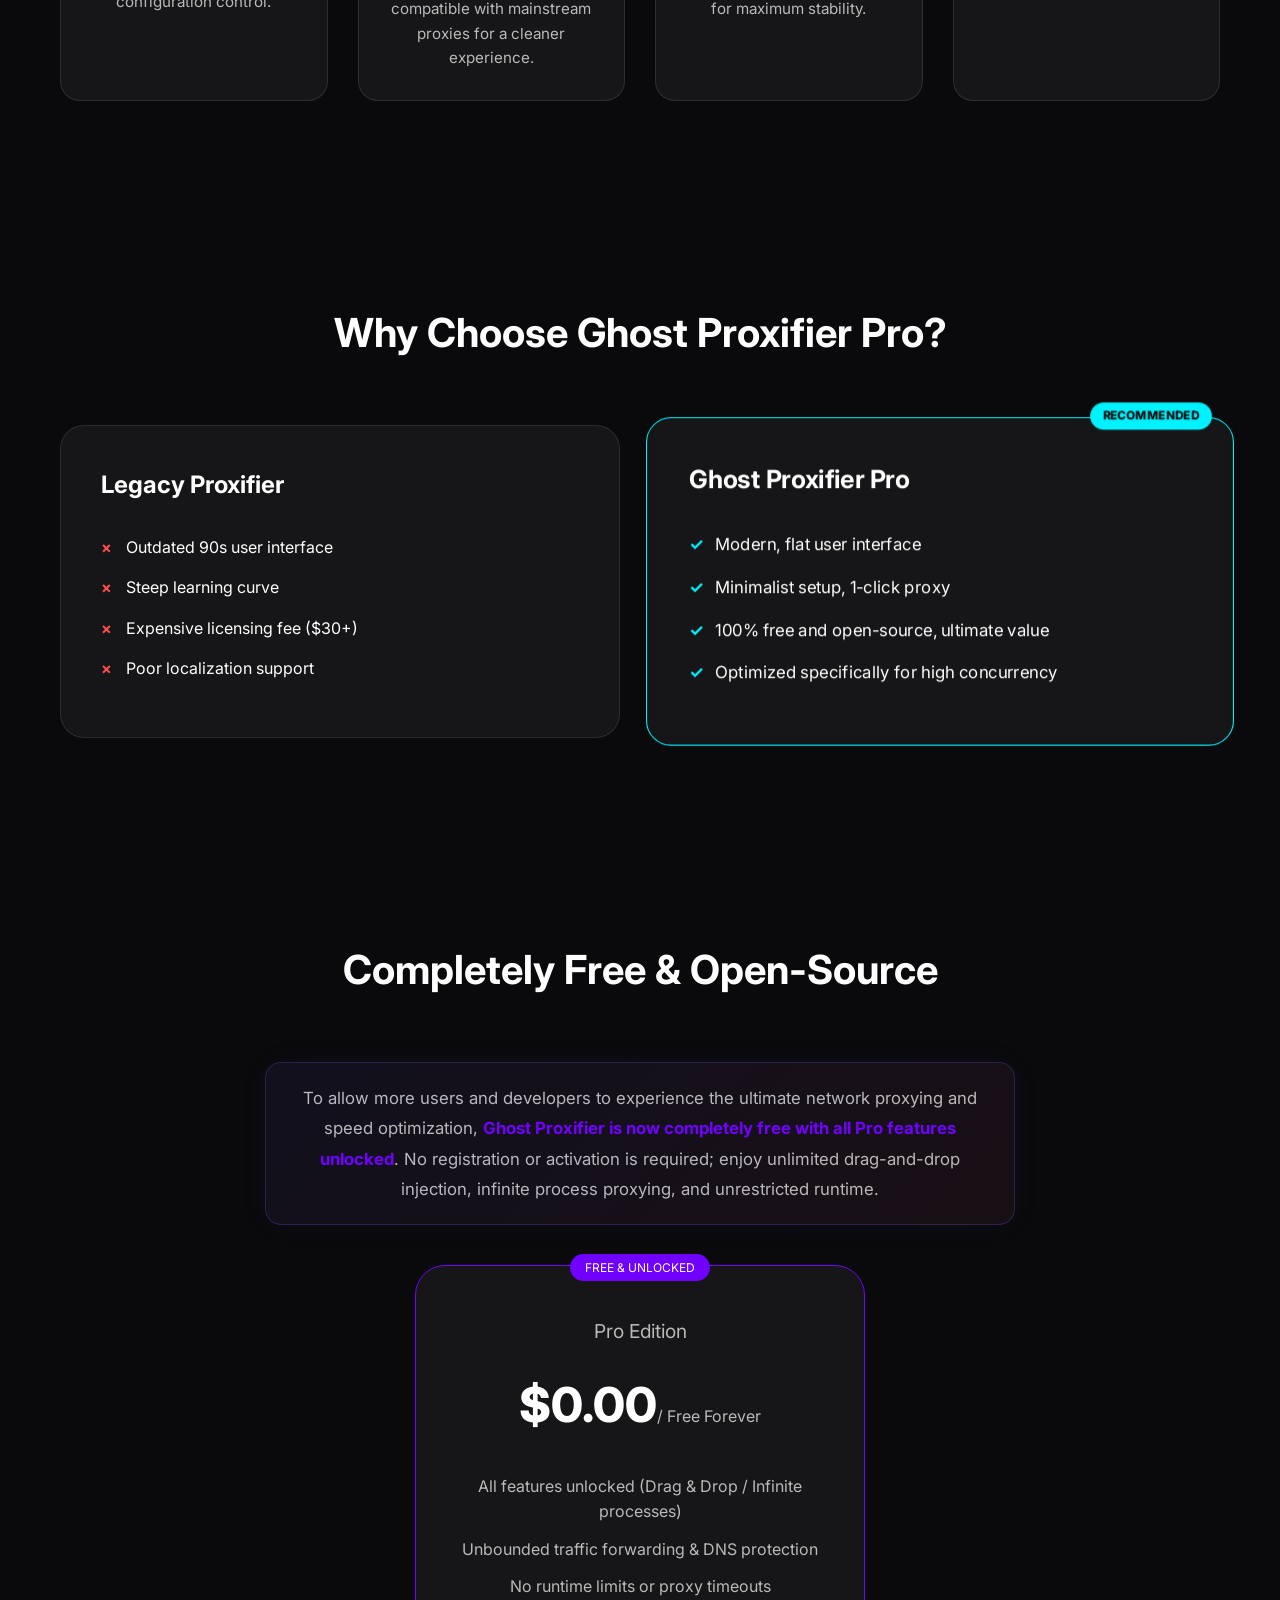
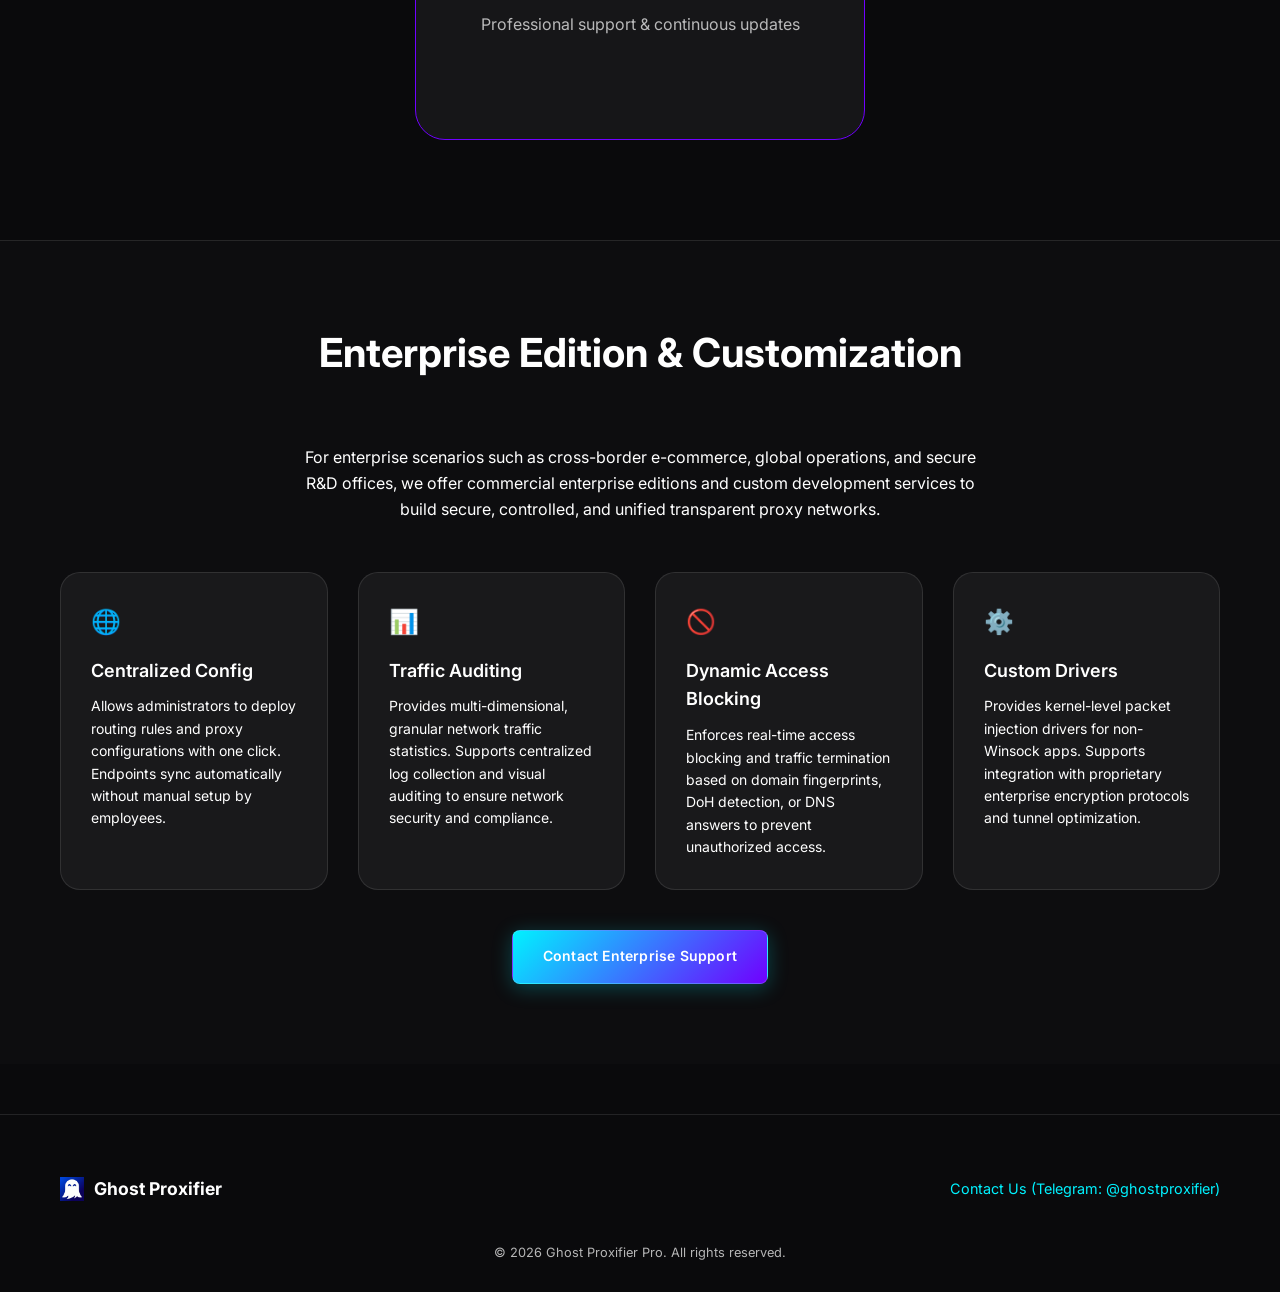
==== commit 04fc565a: "style: upgrade hero download buttons with dual capsule design, glassmorphism and svg icons" ====
--- a/index.html
+++ b/index.html
@@ -103,9 +103,21 @@
                 <div class="hero-btns">
                     <div class="hero-btn-group">
                         <a href="https://gh-proxy.com/github.com/liliBestCoder/ghost-proxifier-pro/releases/download/v1.2.1/GhostProxifier-1.2.1-win64.msi"
-                            class="btn-gradient" title="Download Ghost Proxifier Pro Windows Installer">Download MSI Installer</a>
+                            class="btn-gradient" title="Download Ghost Proxifier Pro Windows Installer">
+                            <svg width="18" height="18" viewBox="0 0 24 24" fill="currentColor" aria-hidden="true">
+                                <path d="M0 0h11v11H0zM13 0h11v11H13zM0 13h11v11H0zM13 13h11v11H13z"/>
+                            </svg>
+                            <span>Download MSI Installer</span>
+                        </a>
                         <a href="https://gh-proxy.com/github.com/liliBestCoder/ghost-proxifier-pro/releases/download/v1.2.1/GhostProxifier-1.2.1-portable-win64.zip"
-                            class="btn-outline" title="Download Ghost Proxifier Pro Portable ZIP Package">Download Portable (ZIP)</a>
+                            class="btn-outline" title="Download Ghost Proxifier Pro Portable ZIP Package">
+                            <svg width="18" height="18" viewBox="0 0 24 24" fill="none" stroke="currentColor" stroke-width="2" stroke-linecap="round" stroke-linejoin="round" aria-hidden="true">
+                                <path d="M21 16V8a2 2 0 0 0-1-1.73l-7-4a2 2 0 0 0-2 0l-7 4A2 2 0 0 0 3 8v8a2 2 0 0 0 1 1.73l7 4a2 2 0 0 0 2 0l7-4A2 2 0 0 0 21 16z"></path>
+                                <polyline points="3.27 6.96 12 12.01 20.73 6.96"></polyline>
+                                <line x1="12" y1="22.08" x2="12" y2="12"></line>
+                            </svg>
+                            <span>Download Portable (ZIP)</span>
+                        </a>
                     </div>
                     <p class="version">Version 1.2.1 • Windows x64</p>
                 </div>
--- a/index.css
+++ b/index.css
@@ -172,20 +172,30 @@
 
 /* Buttons */
 .btn-gradient {
-    display: inline-block;
-    padding: 18px 36px;
+    display: inline-flex;
+    align-items: center;
+    justify-content: center;
+    gap: 10px;
+    padding: 0 32px;
+    height: 54px;
     background: var(--gradient);
-    color: white;
+    color: #ffffff;
     text-decoration: none;
     border-radius: 50px;
     font-weight: 600;
-    transition: transform 0.3s, box-shadow 0.3s;
+    font-size: 0.98rem;
+    letter-spacing: 0.2px;
+    border: 1px solid rgba(255, 255, 255, 0.15);
+    box-shadow: 0 4px 20px rgba(0, 242, 255, 0.25);
+    transition: all 0.3s cubic-bezier(0.4, 0, 0.2, 1);
     text-align: center;
+    white-space: nowrap;
 }
 
 .btn-gradient:hover {
-    transform: translateY(-3px);
-    box-shadow: 0 10px 20px rgba(0, 242, 255, 0.3);
+    transform: translateY(-2px);
+    box-shadow: 0 10px 28px rgba(0, 242, 255, 0.45);
+    color: #ffffff;
 }
 
 .btn-primary-sm {
@@ -206,24 +216,45 @@
 }
 
 .btn-outline {
-    display: inline-block;
-    padding: 18px 36px;
-    border: 1px solid var(--primary);
-    background: rgba(0, 242, 255, 0.05);
-    color: var(--primary);
+    display: inline-flex;
+    align-items: center;
+    justify-content: center;
+    gap: 10px;
+    padding: 0 32px;
+    height: 54px;
+    background: rgba(255, 255, 255, 0.07);
+    color: #ffffff;
     text-decoration: none;
     border-radius: 50px;
     font-weight: 600;
+    font-size: 0.98rem;
+    letter-spacing: 0.2px;
+    border: 1px solid rgba(255, 255, 255, 0.18);
+    backdrop-filter: blur(16px);
+    -webkit-backdrop-filter: blur(16px);
+    box-shadow: 0 4px 20px rgba(0, 0, 0, 0.25);
+    transition: all 0.3s cubic-bezier(0.4, 0, 0.2, 1);
     text-align: center;
-    transition: all 0.3s cubic-bezier(0.4, 0, 0.2, 1);
-    backdrop-filter: blur(8px);
+    white-space: nowrap;
 }
 
 .btn-outline:hover {
-    background: var(--primary);
-    color: var(--bg-dark);
-    transform: translateY(-3px);
-    box-shadow: 0 10px 20px rgba(0, 242, 255, 0.3);
+    background: rgba(255, 255, 255, 0.15);
+    border-color: rgba(255, 255, 255, 0.38);
+    color: #ffffff;
+    transform: translateY(-2px);
+    box-shadow: 0 10px 28px rgba(0, 0, 0, 0.4);
+}
+
+.btn-gradient svg,
+.btn-outline svg {
+    flex-shrink: 0;
+    transition: transform 0.3s ease;
+}
+
+.btn-gradient:hover svg,
+.btn-outline:hover svg {
+    transform: scale(1.12);
 }
 
 /* Sections General */
@@ -716,8 +747,9 @@
 
     .btn-gradient,
     .btn-outline {
-        padding: 14px 28px;
-        font-size: 0.9rem;
+        padding: 0 20px;
+        height: 50px;
+        font-size: 0.92rem;
         width: 100%;
         box-sizing: border-box;
     }
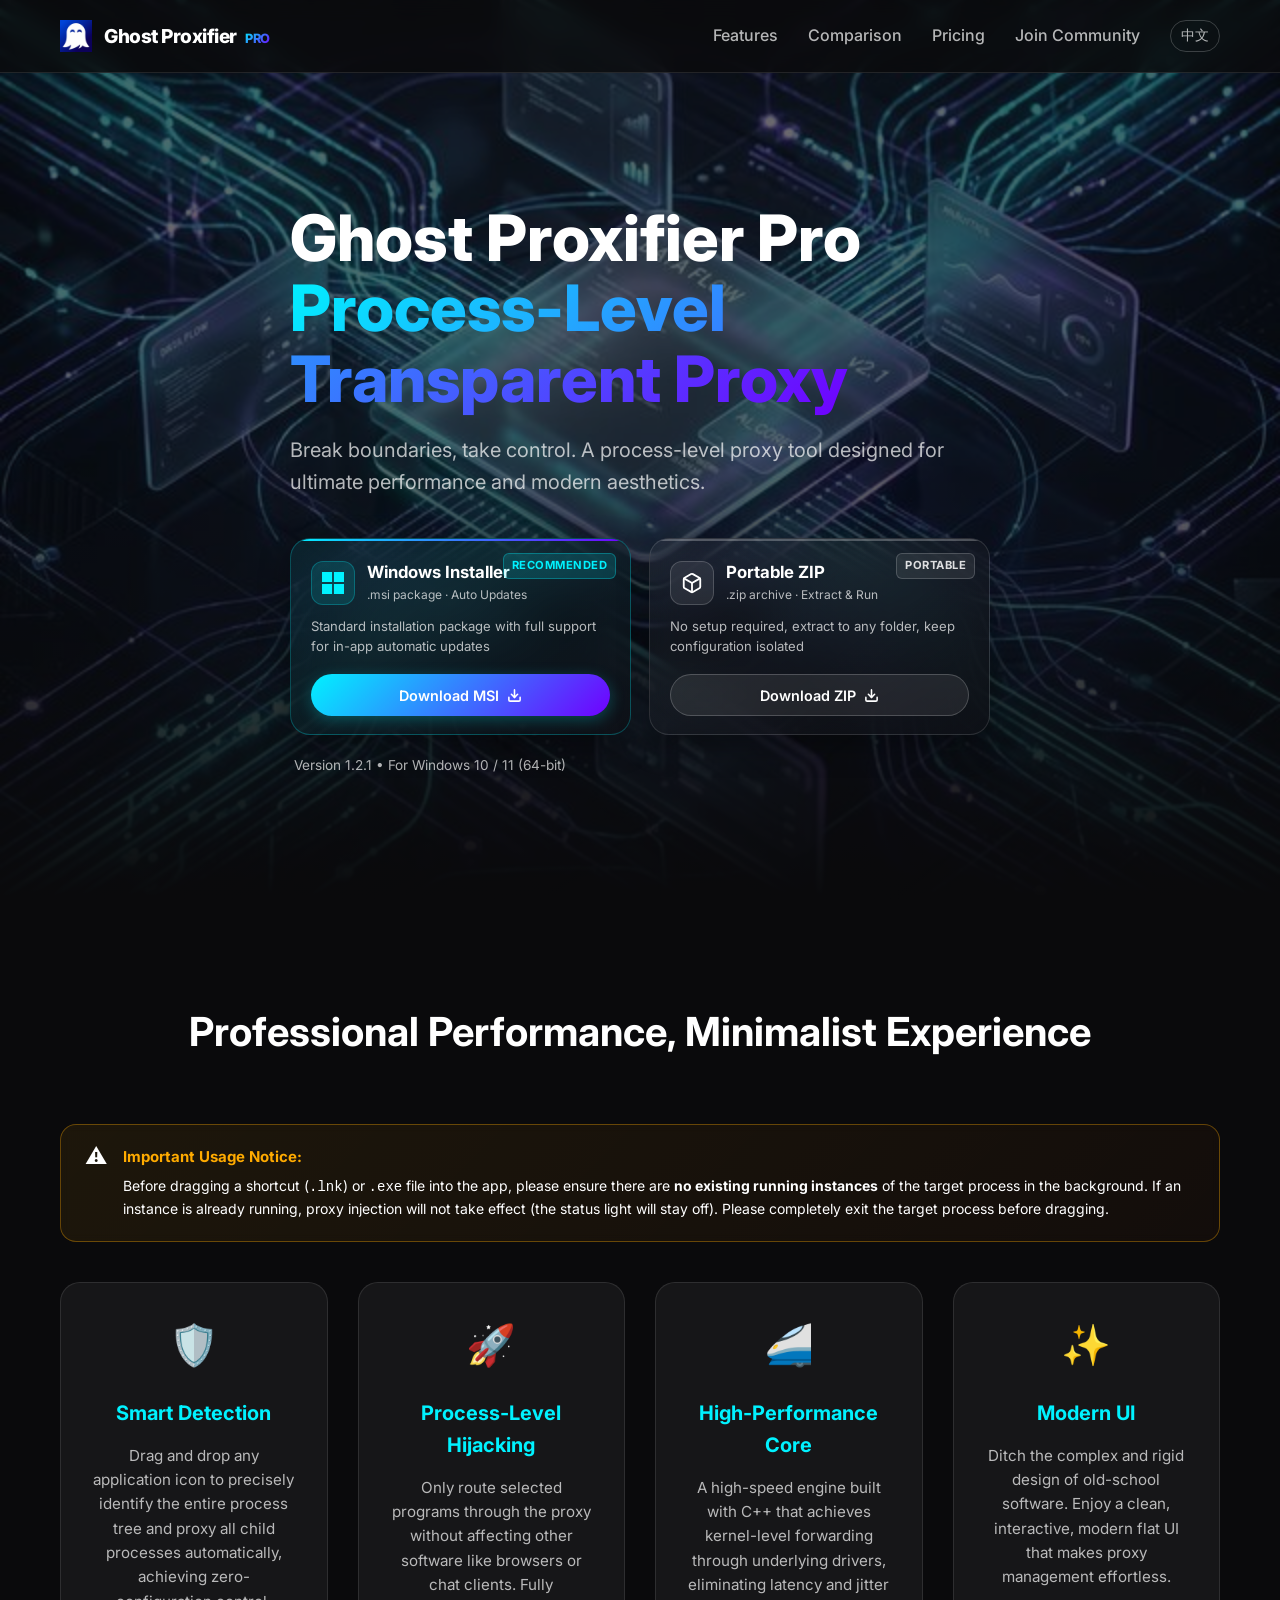
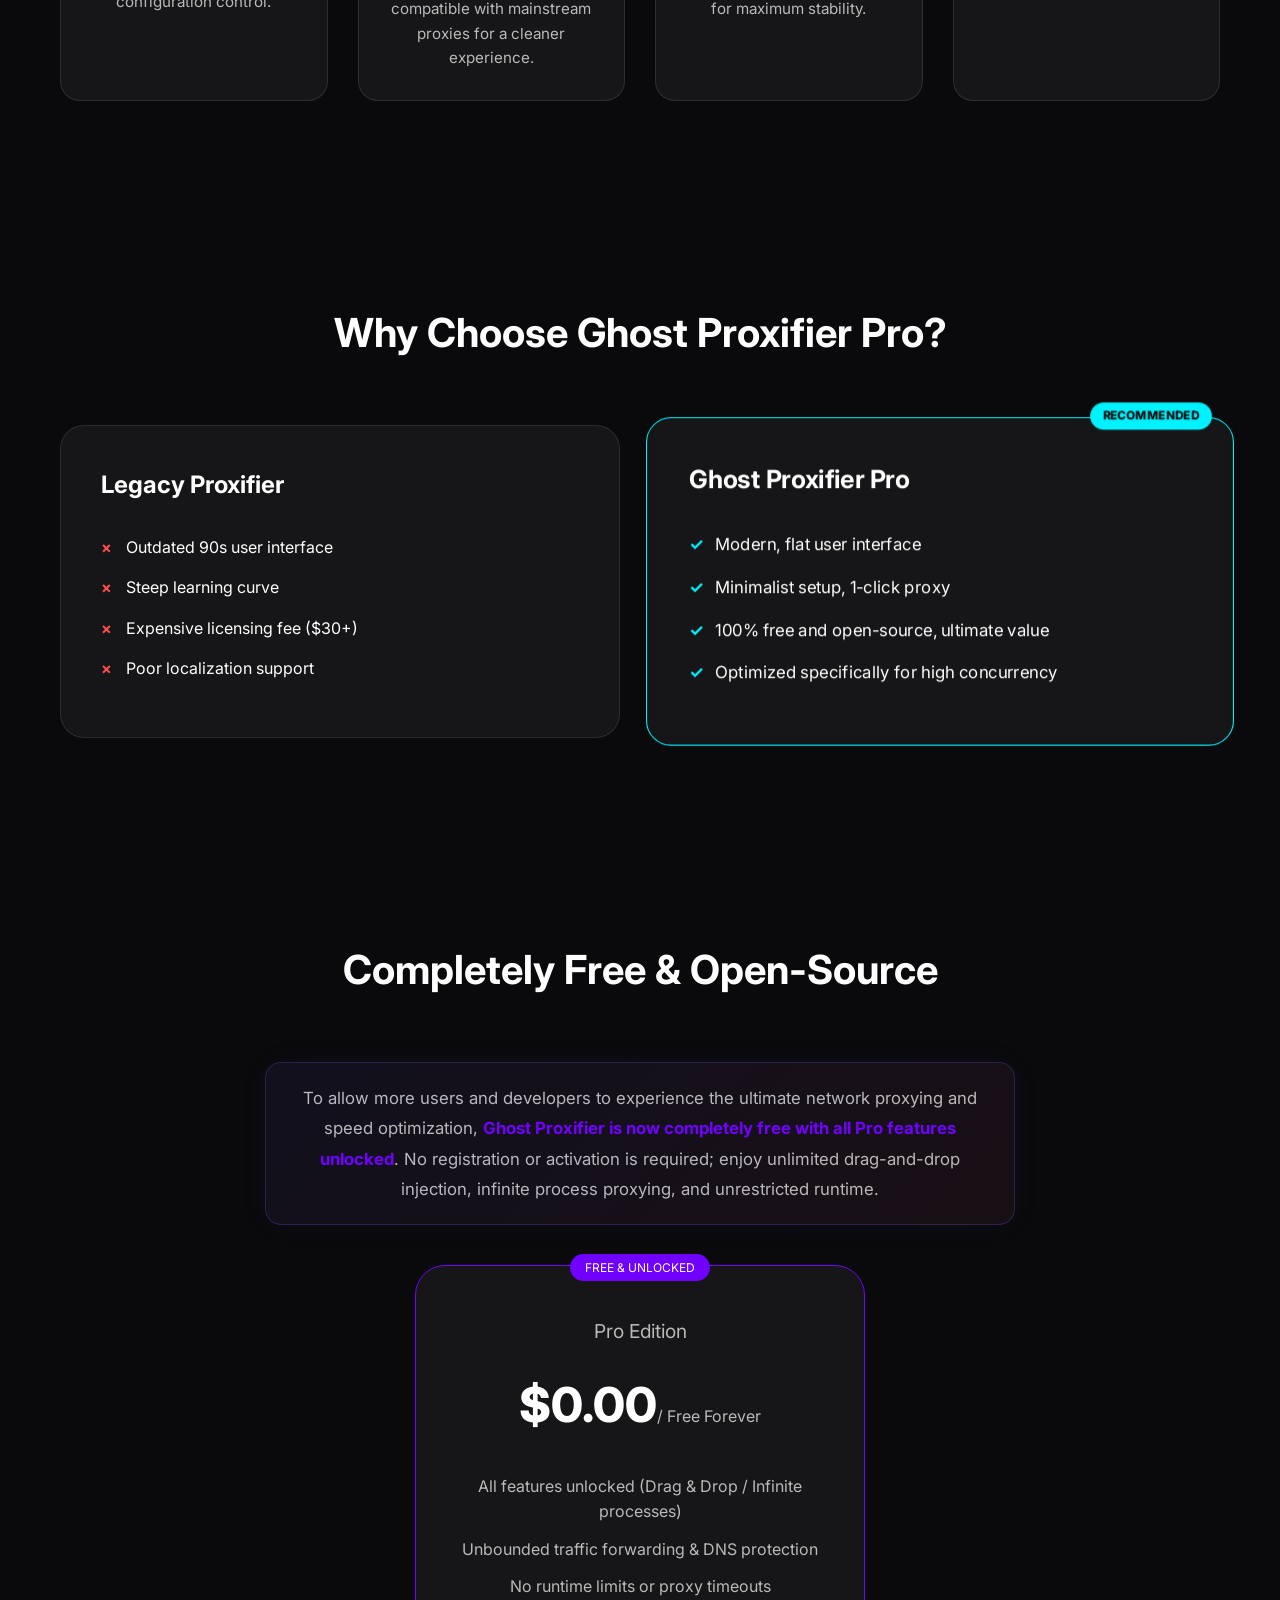
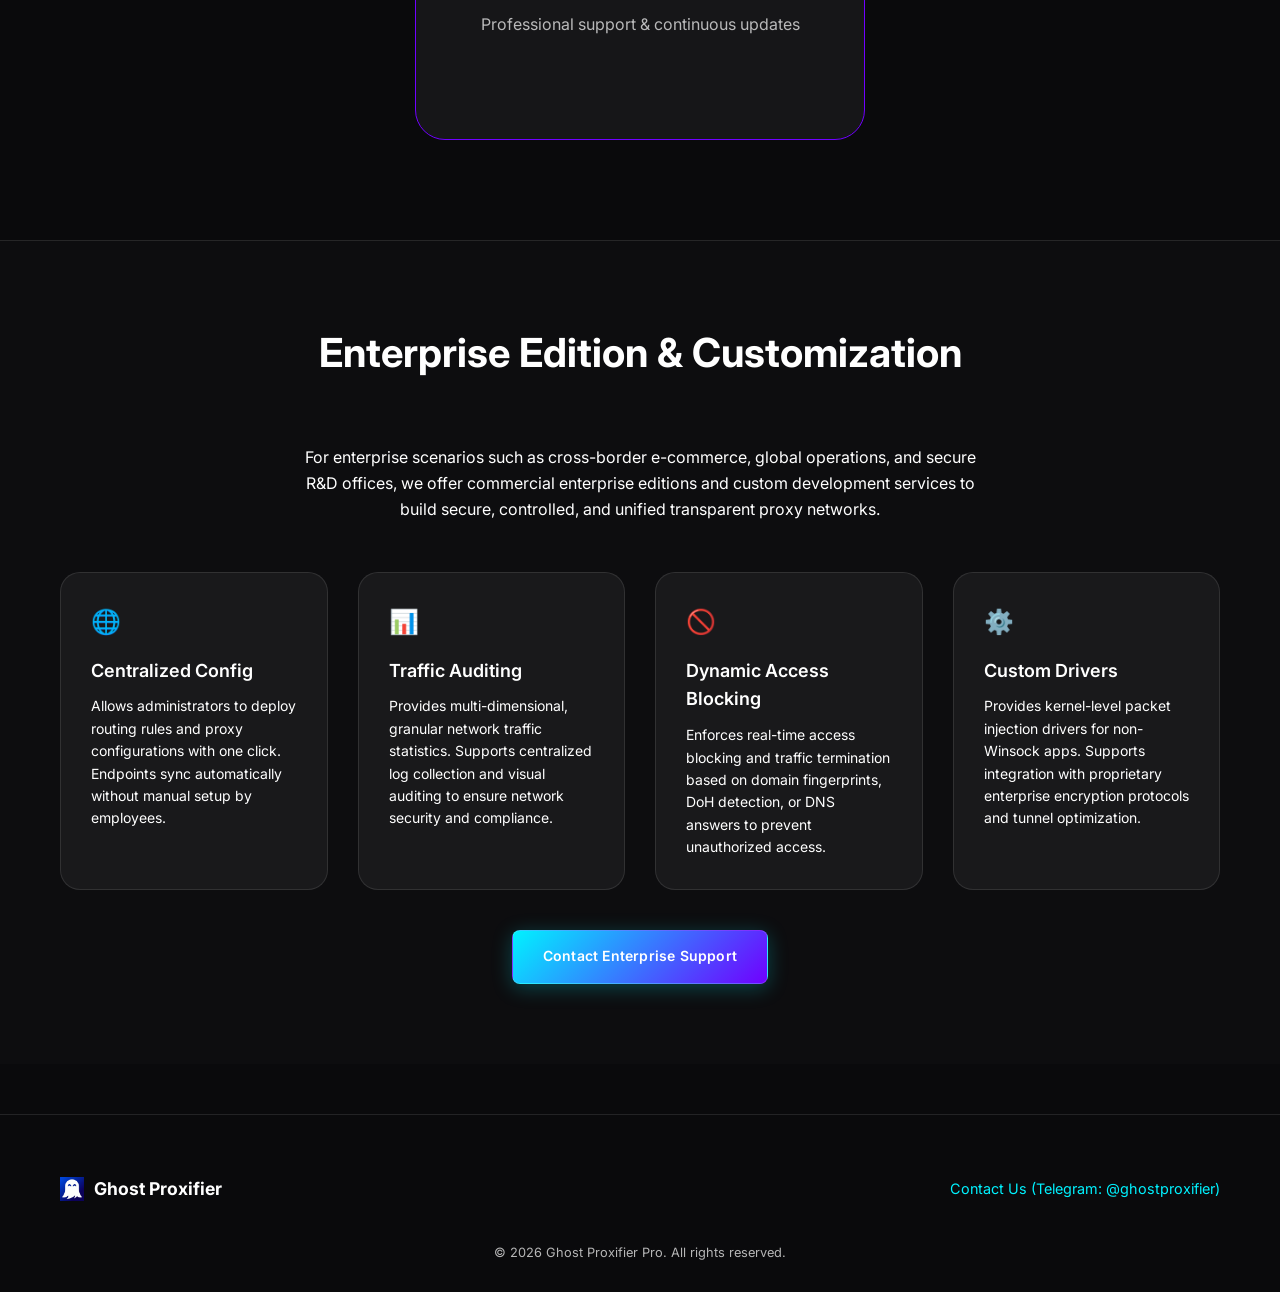
==== commit dd4b2ba1: "style: replace download hero buttons with dual download cards (msi vs portable zip)" ====
--- a/index.html
+++ b/index.html
@@ -101,25 +101,62 @@
                 <h1>Ghost Proxifier Pro<br><span class="highlight">Process-Level Transparent Proxy</span></h1>
                 <p class="subtitle">Break boundaries, take control. A process-level proxy tool designed for ultimate performance and modern aesthetics.</p>
                 <div class="hero-btns">
-                    <div class="hero-btn-group">
+                    <div class="download-cards">
+                        <!-- Card 1: Windows MSI Installer -->
                         <a href="https://gh-proxy.com/github.com/liliBestCoder/ghost-proxifier-pro/releases/download/v1.2.1/GhostProxifier-1.2.1-win64.msi"
-                            class="btn-gradient" title="Download Ghost Proxifier Pro Windows Installer">
-                            <svg width="18" height="18" viewBox="0 0 24 24" fill="currentColor" aria-hidden="true">
-                                <path d="M0 0h11v11H0zM13 0h11v11H13zM0 13h11v11H0zM13 13h11v11H13z"/>
-                            </svg>
-                            <span>Download MSI Installer</span>
+                            class="download-card primary-card" title="Download Ghost Proxifier Pro Windows Installer">
+                            <span class="download-card-badge">RECOMMENDED</span>
+                            <div class="download-card-header">
+                                <div class="download-card-icon msi-icon">
+                                    <svg width="22" height="22" viewBox="0 0 24 24" fill="currentColor">
+                                        <path d="M0 0h11v11H0zM13 0h11v11H13zM0 13h11v11H0zM13 13h11v11H13z"/>
+                                    </svg>
+                                </div>
+                                <div class="download-card-info">
+                                    <div class="download-card-title">Windows Installer</div>
+                                    <div class="download-card-format">.msi package · Auto Updates</div>
+                                </div>
+                            </div>
+                            <p class="download-card-desc">Standard installation package with full support for in-app automatic updates</p>
+                            <div class="download-card-btn msi-btn">
+                                <span>Download MSI</span>
+                                <svg width="15" height="15" viewBox="0 0 24 24" fill="none" stroke="currentColor" stroke-width="2.5" stroke-linecap="round" stroke-linejoin="round">
+                                    <path d="M21 15v4a2 2 0 0 1-2 2H5a2 2 0 0 1-2-2v-4"/>
+                                    <polyline points="7 10 12 15 17 10"/>
+                                    <line x1="12" y1="15" x2="12" y2="3"/>
+                                </svg>
+                            </div>
                         </a>
+
+                        <!-- Card 2: Portable Archive -->
                         <a href="https://gh-proxy.com/github.com/liliBestCoder/ghost-proxifier-pro/releases/download/v1.2.1/GhostProxifier-1.2.1-portable-win64.zip"
-                            class="btn-outline" title="Download Ghost Proxifier Pro Portable ZIP Package">
-                            <svg width="18" height="18" viewBox="0 0 24 24" fill="none" stroke="currentColor" stroke-width="2" stroke-linecap="round" stroke-linejoin="round" aria-hidden="true">
-                                <path d="M21 16V8a2 2 0 0 0-1-1.73l-7-4a2 2 0 0 0-2 0l-7 4A2 2 0 0 0 3 8v8a2 2 0 0 0 1 1.73l7 4a2 2 0 0 0 2 0l7-4A2 2 0 0 0 21 16z"></path>
-                                <polyline points="3.27 6.96 12 12.01 20.73 6.96"></polyline>
-                                <line x1="12" y1="22.08" x2="12" y2="12"></line>
-                            </svg>
-                            <span>Download Portable (ZIP)</span>
+                            class="download-card secondary-card" title="Download Ghost Proxifier Pro Portable ZIP Package">
+                            <span class="download-card-badge secondary-badge">PORTABLE</span>
+                            <div class="download-card-header">
+                                <div class="download-card-icon zip-icon">
+                                    <svg width="22" height="22" viewBox="0 0 24 24" fill="none" stroke="currentColor" stroke-width="2" stroke-linecap="round" stroke-linejoin="round">
+                                        <path d="M21 16V8a2 2 0 0 0-1-1.73l-7-4a2 2 0 0 0-2 0l-7 4A2 2 0 0 0 3 8v8a2 2 0 0 0 1 1.73l7 4a2 2 0 0 0 2 0l7-4A2 2 0 0 0 21 16z"/>
+                                        <polyline points="3.27 6.96 12 12.01 20.73 6.96"/>
+                                        <line x1="12" y1="22.08" x2="12" y2="12"/>
+                                    </svg>
+                                </div>
+                                <div class="download-card-info">
+                                    <div class="download-card-title">Portable ZIP</div>
+                                    <div class="download-card-format">.zip archive · Extract & Run</div>
+                                </div>
+                            </div>
+                            <p class="download-card-desc">No setup required, extract to any folder, keep configuration isolated</p>
+                            <div class="download-card-btn zip-btn">
+                                <span>Download ZIP</span>
+                                <svg width="15" height="15" viewBox="0 0 24 24" fill="none" stroke="currentColor" stroke-width="2.5" stroke-linecap="round" stroke-linejoin="round">
+                                    <path d="M21 15v4a2 2 0 0 1-2 2H5a2 2 0 0 1-2-2v-4"/>
+                                    <polyline points="7 10 12 15 17 10"/>
+                                    <line x1="12" y1="15" x2="12" y2="3"/>
+                                </svg>
+                            </div>
                         </a>
                     </div>
-                    <p class="version">Version 1.2.1 • Windows x64</p>
+                    <p class="version">Version 1.2.1 • For Windows 10 / 11 (64-bit)</p>
                 </div>
             </div>
         </div>
--- a/index.css
+++ b/index.css
@@ -157,17 +157,199 @@
     gap: 15px;
 }
 
-.hero-btn-group {
-    display: flex;
-    flex-wrap: wrap;
-    gap: 16px;
-    align-items: center;
-}
-
 .version {
     font-size: 0.85rem;
     color: var(--text-dim);
-    padding-left: 20px;
+    padding-left: 4px;
+}
+
+/* Download Cards Grid in Hero */
+.download-cards {
+    display: grid;
+    grid-template-columns: repeat(2, minmax(0, 1fr));
+    gap: 18px;
+    width: 100%;
+    margin-bottom: 5px;
+}
+
+.download-card {
+    position: relative;
+    display: flex;
+    flex-direction: column;
+    padding: 22px 20px 18px;
+    border-radius: 20px;
+    text-decoration: none;
+    color: var(--text-main);
+    background: rgba(14, 16, 22, 0.7);
+    border: 1px solid rgba(255, 255, 255, 0.1);
+    backdrop-filter: blur(20px);
+    -webkit-backdrop-filter: blur(20px);
+    box-shadow: 0 10px 30px rgba(0, 0, 0, 0.35);
+    transition: all 0.35s cubic-bezier(0.4, 0, 0.2, 1);
+    overflow: hidden;
+}
+
+.download-card::before {
+    content: '';
+    position: absolute;
+    top: 0;
+    left: 0;
+    right: 0;
+    height: 2px;
+    background: transparent;
+    transition: background 0.3s ease;
+}
+
+.primary-card {
+    border-color: rgba(0, 242, 255, 0.25);
+    background: linear-gradient(145deg, rgba(0, 242, 255, 0.08) 0%, rgba(14, 16, 22, 0.85) 100%);
+}
+
+.primary-card::before {
+    background: var(--gradient);
+}
+
+.primary-card:hover {
+    transform: translateY(-4px);
+    border-color: rgba(0, 242, 255, 0.55);
+    box-shadow: 0 16px 40px rgba(0, 242, 255, 0.22), 0 0 20px rgba(0, 242, 255, 0.1);
+}
+
+.secondary-card {
+    border-color: rgba(255, 255, 255, 0.12);
+    background: linear-gradient(145deg, rgba(255, 255, 255, 0.04) 0%, rgba(14, 16, 22, 0.85) 100%);
+}
+
+.secondary-card::before {
+    background: rgba(255, 255, 255, 0.25);
+}
+
+.secondary-card:hover {
+    transform: translateY(-4px);
+    border-color: rgba(255, 255, 255, 0.35);
+    box-shadow: 0 16px 40px rgba(0, 0, 0, 0.5), 0 0 20px rgba(255, 255, 255, 0.05);
+}
+
+.download-card-badge {
+    position: absolute;
+    top: 14px;
+    right: 14px;
+    font-size: 0.7rem;
+    font-weight: 700;
+    letter-spacing: 0.5px;
+    padding: 3px 8px;
+    border-radius: 6px;
+    background: rgba(0, 242, 255, 0.15);
+    color: var(--primary);
+    border: 1px solid rgba(0, 242, 255, 0.3);
+}
+
+.secondary-badge {
+    background: rgba(255, 255, 255, 0.08);
+    color: rgba(255, 255, 255, 0.85);
+    border-color: rgba(255, 255, 255, 0.18);
+}
+
+.download-card-header {
+    display: flex;
+    align-items: center;
+    gap: 12px;
+    margin-bottom: 12px;
+}
+
+.download-card-icon {
+    width: 44px;
+    height: 44px;
+    border-radius: 12px;
+    display: flex;
+    align-items: center;
+    justify-content: center;
+    flex-shrink: 0;
+    transition: transform 0.3s ease;
+}
+
+.msi-icon {
+    background: rgba(0, 242, 255, 0.12);
+    color: var(--primary);
+    border: 1px solid rgba(0, 242, 255, 0.25);
+}
+
+.zip-icon {
+    background: rgba(255, 255, 255, 0.08);
+    color: #ffffff;
+    border: 1px solid rgba(255, 255, 255, 0.18);
+}
+
+.download-card:hover .download-card-icon {
+    transform: scale(1.08) rotate(2deg);
+}
+
+.download-card-info {
+    flex: 1;
+    min-width: 0;
+}
+
+.download-card-title {
+    font-size: 1.05rem;
+    font-weight: 700;
+    color: #ffffff;
+    line-height: 1.3;
+}
+
+.download-card-format {
+    font-size: 0.75rem;
+    color: var(--text-dim);
+    margin-top: 2px;
+}
+
+.download-card-desc {
+    font-size: 0.82rem;
+    color: rgba(255, 255, 255, 0.7);
+    line-height: 1.5;
+    margin-bottom: 18px;
+    min-height: 38px;
+}
+
+.download-card-btn {
+    display: flex;
+    align-items: center;
+    justify-content: center;
+    gap: 8px;
+    height: 42px;
+    border-radius: 50px;
+    font-size: 0.9rem;
+    font-weight: 600;
+    transition: all 0.3s ease;
+}
+
+.msi-btn {
+    background: var(--gradient);
+    color: #ffffff;
+    box-shadow: 0 4px 15px rgba(0, 242, 255, 0.25);
+}
+
+.download-card.primary-card:hover .msi-btn {
+    box-shadow: 0 6px 22px rgba(0, 242, 255, 0.5);
+    filter: brightness(1.08);
+}
+
+.zip-btn {
+    background: rgba(255, 255, 255, 0.08);
+    border: 1px solid rgba(255, 255, 255, 0.2);
+    color: #ffffff;
+}
+
+.download-card.secondary-card:hover .zip-btn {
+    background: rgba(255, 255, 255, 0.18);
+    border-color: rgba(255, 255, 255, 0.4);
+}
+
+.download-card:hover .download-card-btn svg {
+    transform: translateY(2px);
+}
+
+.download-card-btn svg {
+    transition: transform 0.3s ease;
 }
 
 /* Buttons */
@@ -644,6 +826,14 @@
         align-items: center;
     }
 
+    .download-cards {
+        grid-template-columns: 1fr;
+        gap: 14px;
+        max-width: 420px;
+        width: 100%;
+        text-align: left;
+    }
+
     .btn-gradient {
         padding: 16px 32px;
         font-size: 0.95rem;
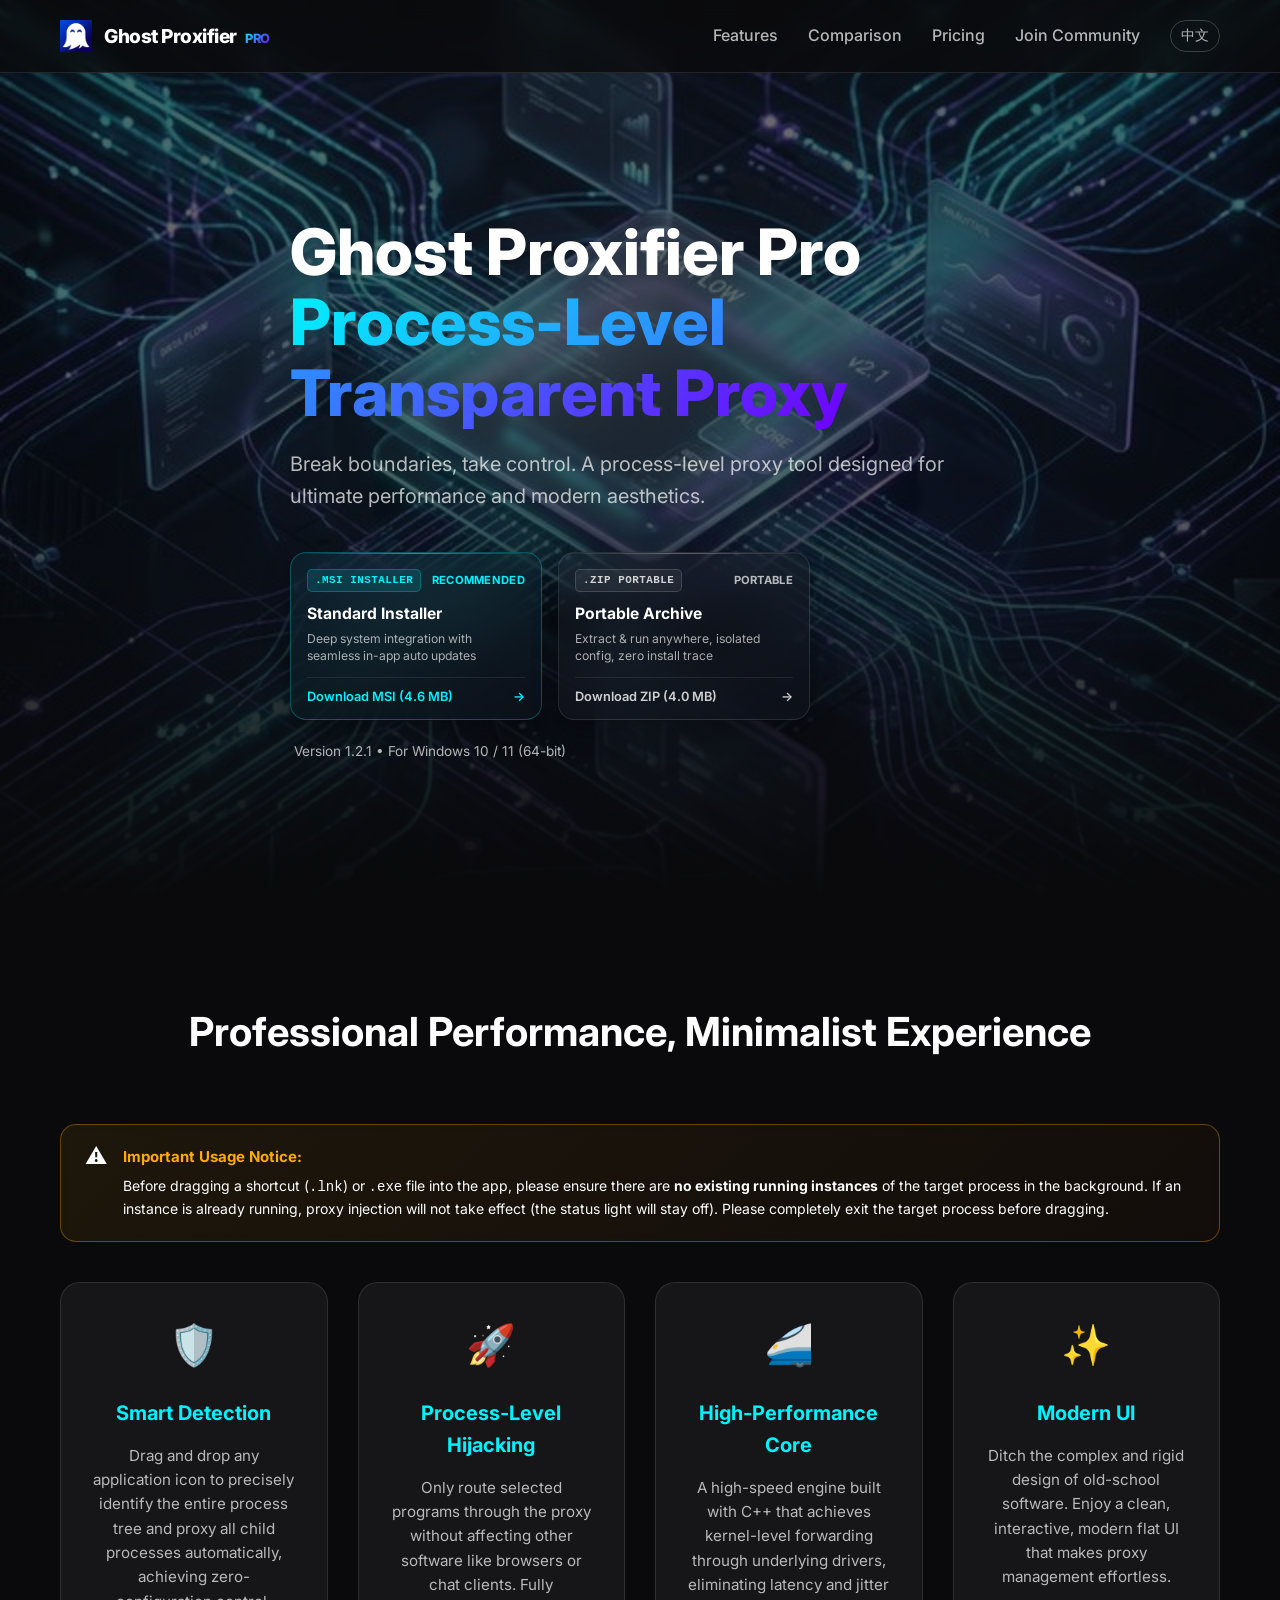
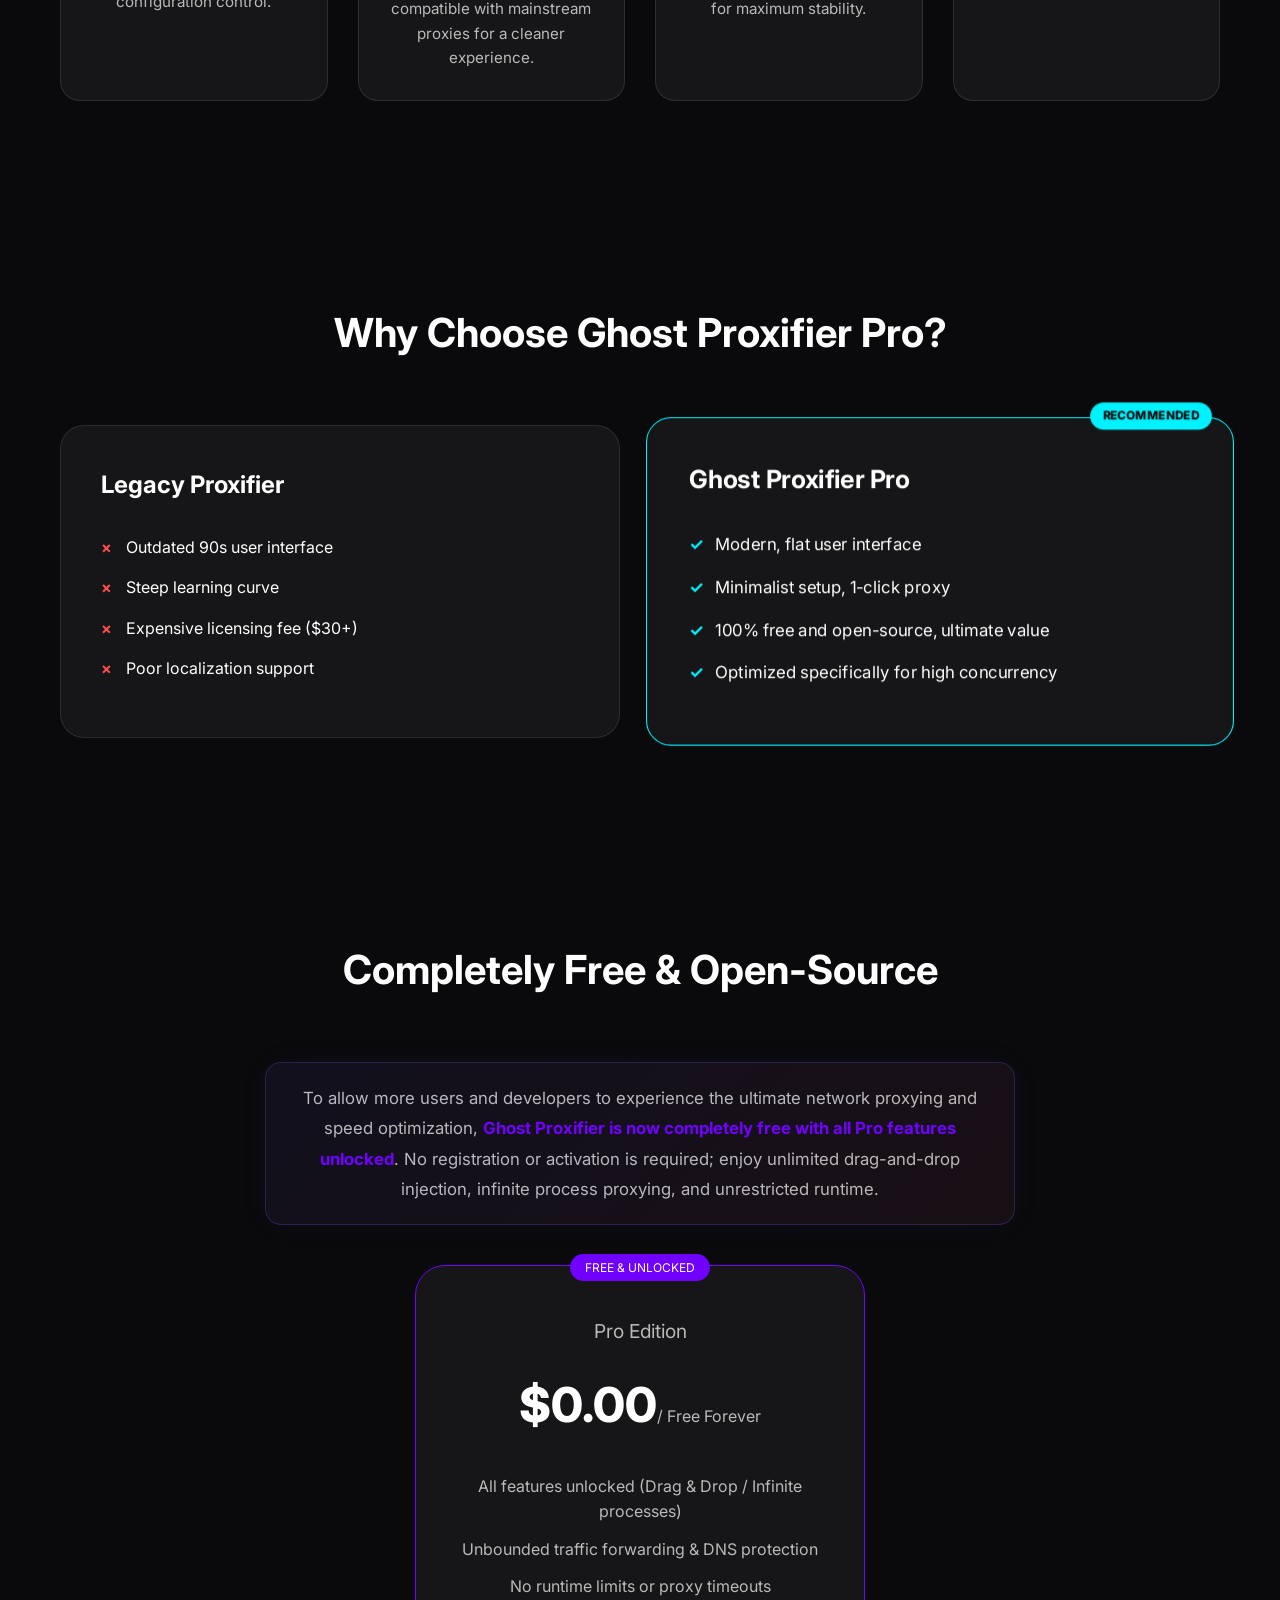
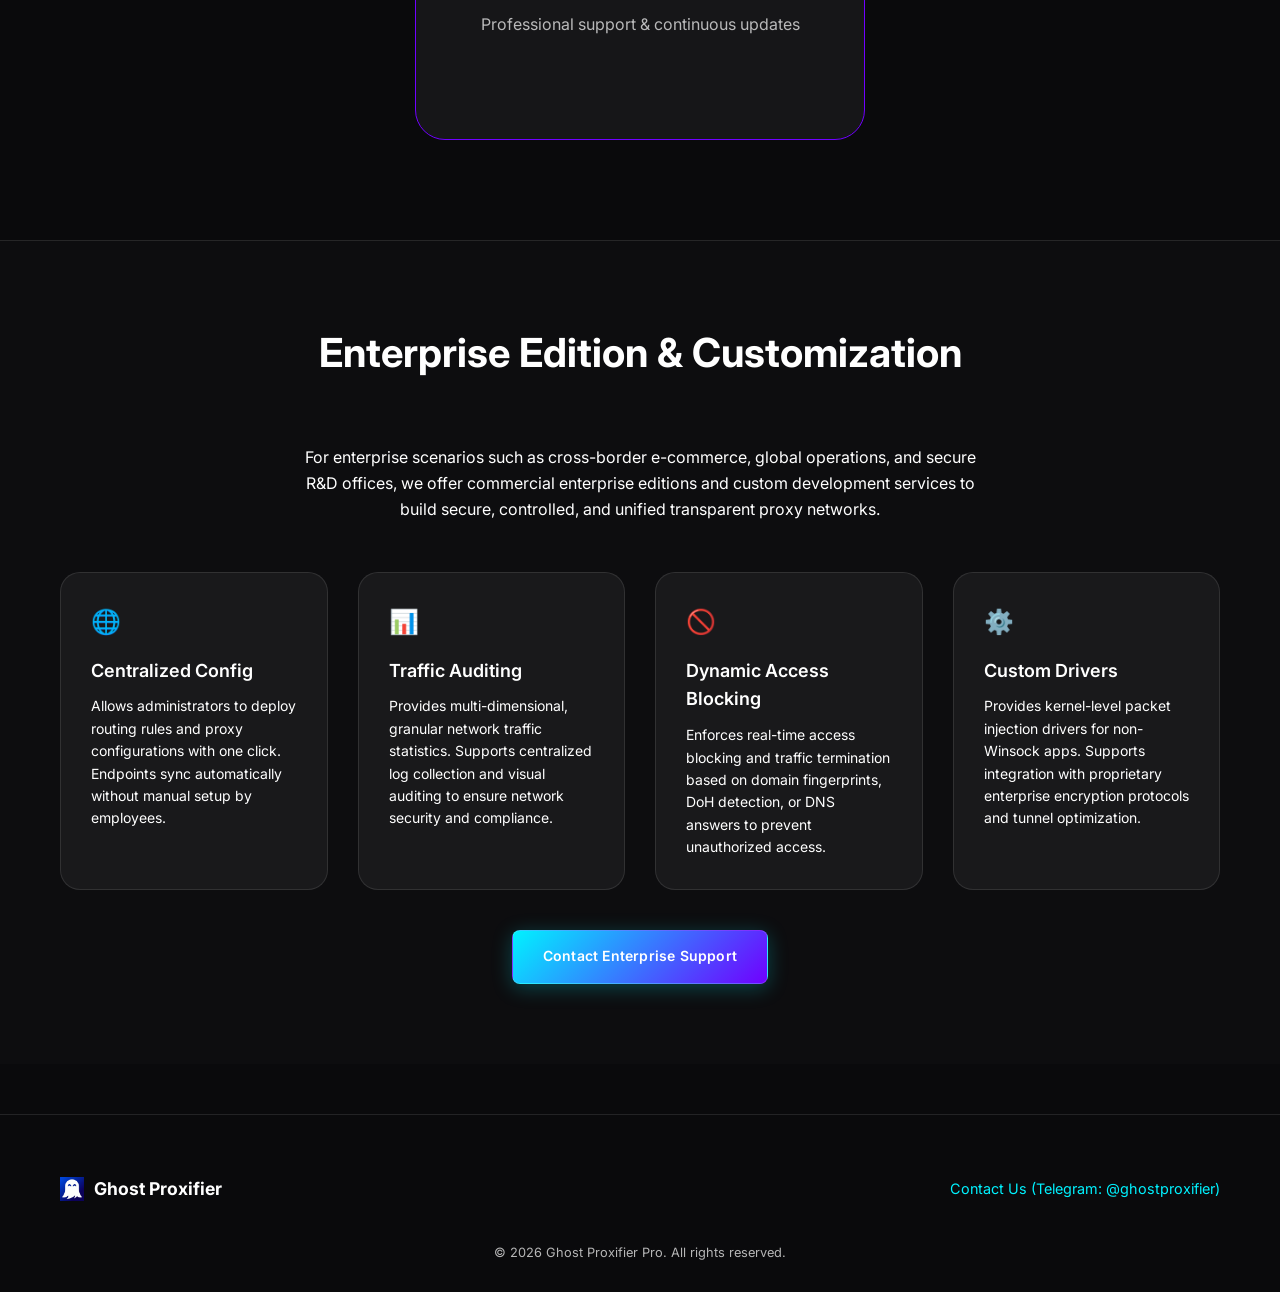
==== commit 651365a4: "feat(ui): adopt Option D tech spec cards for download hero section" ====
--- a/index.html
+++ b/index.html
@@ -101,58 +101,38 @@
                 <h1>Ghost Proxifier Pro<br><span class="highlight">Process-Level Transparent Proxy</span></h1>
                 <p class="subtitle">Break boundaries, take control. A process-level proxy tool designed for ultimate performance and modern aesthetics.</p>
                 <div class="hero-btns">
-                    <div class="download-cards">
-                        <!-- Card 1: Windows MSI Installer -->
+                    <div class="spec-cards">
+                        <!-- Spec Card 1: Windows MSI Installer -->
                         <a href="https://gh-proxy.com/github.com/liliBestCoder/ghost-proxifier-pro/releases/download/v1.2.1/GhostProxifier-1.2.1-win64.msi"
-                            class="download-card primary-card" title="Download Ghost Proxifier Pro Windows Installer">
-                            <span class="download-card-badge">RECOMMENDED</span>
-                            <div class="download-card-header">
-                                <div class="download-card-icon msi-icon">
-                                    <svg width="22" height="22" viewBox="0 0 24 24" fill="currentColor">
-                                        <path d="M0 0h11v11H0zM13 0h11v11H13zM0 13h11v11H0zM13 13h11v11H13z"/>
-                                    </svg>
-                                </div>
-                                <div class="download-card-info">
-                                    <div class="download-card-title">Windows Installer</div>
-                                    <div class="download-card-format">.msi package · Auto Updates</div>
-                                </div>
-                            </div>
-                            <p class="download-card-desc">Standard installation package with full support for in-app automatic updates</p>
-                            <div class="download-card-btn msi-btn">
-                                <span>Download MSI</span>
-                                <svg width="15" height="15" viewBox="0 0 24 24" fill="none" stroke="currentColor" stroke-width="2.5" stroke-linecap="round" stroke-linejoin="round">
-                                    <path d="M21 15v4a2 2 0 0 1-2 2H5a2 2 0 0 1-2-2v-4"/>
-                                    <polyline points="7 10 12 15 17 10"/>
-                                    <line x1="12" y1="15" x2="12" y2="3"/>
-                                </svg>
+                            class="spec-card primary-spec" title="Download Ghost Proxifier Pro Windows Installer">
+                            <div class="spec-card-top">
+                                <span class="spec-badge msi-badge">.MSI INSTALLER</span>
+                                <span class="spec-status msi-status">RECOMMENDED</span>
+                            </div>
+                            <div class="spec-card-body">
+                                <h3 class="spec-card-title">Standard Installer</h3>
+                                <p class="spec-card-desc">Deep system integration with seamless in-app auto updates</p>
+                            </div>
+                            <div class="spec-card-action msi-action">
+                                <span>Download MSI (4.6 MB)</span>
+                                <span class="spec-arrow">→</span>
                             </div>
                         </a>
 
-                        <!-- Card 2: Portable Archive -->
+                        <!-- Spec Card 2: Portable Archive -->
                         <a href="https://gh-proxy.com/github.com/liliBestCoder/ghost-proxifier-pro/releases/download/v1.2.1/GhostProxifier-1.2.1-portable-win64.zip"
-                            class="download-card secondary-card" title="Download Ghost Proxifier Pro Portable ZIP Package">
-                            <span class="download-card-badge secondary-badge">PORTABLE</span>
-                            <div class="download-card-header">
-                                <div class="download-card-icon zip-icon">
-                                    <svg width="22" height="22" viewBox="0 0 24 24" fill="none" stroke="currentColor" stroke-width="2" stroke-linecap="round" stroke-linejoin="round">
-                                        <path d="M21 16V8a2 2 0 0 0-1-1.73l-7-4a2 2 0 0 0-2 0l-7 4A2 2 0 0 0 3 8v8a2 2 0 0 0 1 1.73l7 4a2 2 0 0 0 2 0l7-4A2 2 0 0 0 21 16z"/>
-                                        <polyline points="3.27 6.96 12 12.01 20.73 6.96"/>
-                                        <line x1="12" y1="22.08" x2="12" y2="12"/>
-                                    </svg>
-                                </div>
-                                <div class="download-card-info">
-                                    <div class="download-card-title">Portable ZIP</div>
-                                    <div class="download-card-format">.zip archive · Extract & Run</div>
-                                </div>
-                            </div>
-                            <p class="download-card-desc">No setup required, extract to any folder, keep configuration isolated</p>
-                            <div class="download-card-btn zip-btn">
-                                <span>Download ZIP</span>
-                                <svg width="15" height="15" viewBox="0 0 24 24" fill="none" stroke="currentColor" stroke-width="2.5" stroke-linecap="round" stroke-linejoin="round">
-                                    <path d="M21 15v4a2 2 0 0 1-2 2H5a2 2 0 0 1-2-2v-4"/>
-                                    <polyline points="7 10 12 15 17 10"/>
-                                    <line x1="12" y1="15" x2="12" y2="3"/>
-                                </svg>
+                            class="spec-card secondary-spec" title="Download Ghost Proxifier Pro Portable ZIP Package">
+                            <div class="spec-card-top">
+                                <span class="spec-badge zip-badge">.ZIP PORTABLE</span>
+                                <span class="spec-status zip-status">PORTABLE</span>
+                            </div>
+                            <div class="spec-card-body">
+                                <h3 class="spec-card-title">Portable Archive</h3>
+                                <p class="spec-card-desc">Extract & run anywhere, isolated config, zero install trace</p>
+                            </div>
+                            <div class="spec-card-action zip-action">
+                                <span>Download ZIP (4.0 MB)</span>
+                                <span class="spec-arrow">→</span>
                             </div>
                         </a>
                     </div>
--- a/index.css
+++ b/index.css
@@ -163,185 +163,170 @@
     padding-left: 4px;
 }
 
-/* Download Cards Grid in Hero */
-.download-cards {
+/* Spec Cards Grid in Hero (Option D) */
+.spec-cards {
     display: grid;
     grid-template-columns: repeat(2, minmax(0, 1fr));
-    gap: 18px;
+    gap: 16px;
     width: 100%;
-    margin-bottom: 5px;
-}
-
-.download-card {
+    max-width: 520px;
+    margin-bottom: 6px;
+}
+
+.spec-card {
     position: relative;
     display: flex;
     flex-direction: column;
-    padding: 22px 20px 18px;
-    border-radius: 20px;
+    justify-content: space-between;
+    padding: 16px 16px 12px;
+    border-radius: 16px;
     text-decoration: none;
     color: var(--text-main);
-    background: rgba(14, 16, 22, 0.7);
-    border: 1px solid rgba(255, 255, 255, 0.1);
+    background: rgba(14, 18, 28, 0.75);
+    border: 1px solid rgba(255, 255, 255, 0.09);
     backdrop-filter: blur(20px);
     -webkit-backdrop-filter: blur(20px);
-    box-shadow: 0 10px 30px rgba(0, 0, 0, 0.35);
-    transition: all 0.35s cubic-bezier(0.4, 0, 0.2, 1);
+    box-shadow: 0 10px 25px rgba(0, 0, 0, 0.35);
+    transition: all 0.3s cubic-bezier(0.16, 1, 0.3, 1);
     overflow: hidden;
 }
 
-.download-card::before {
+.spec-card::before {
     content: '';
     position: absolute;
     top: 0;
     left: 0;
     right: 0;
-    height: 2px;
-    background: transparent;
+    height: 1px;
+    background: linear-gradient(90deg, transparent, rgba(255, 255, 255, 0.15), transparent);
     transition: background 0.3s ease;
 }
 
-.primary-card {
-    border-color: rgba(0, 242, 255, 0.25);
-    background: linear-gradient(145deg, rgba(0, 242, 255, 0.08) 0%, rgba(14, 16, 22, 0.85) 100%);
-}
-
-.primary-card::before {
-    background: var(--gradient);
-}
-
-.primary-card:hover {
-    transform: translateY(-4px);
+.primary-spec {
+    border-color: rgba(0, 242, 255, 0.28);
+    background: linear-gradient(160deg, rgba(0, 242, 255, 0.06) 0%, rgba(13, 17, 26, 0.88) 100%);
+}
+
+.primary-spec::before {
+    background: linear-gradient(90deg, transparent, rgba(0, 242, 255, 0.6), transparent);
+}
+
+.primary-spec:hover {
+    transform: translateY(-3px);
     border-color: rgba(0, 242, 255, 0.55);
-    box-shadow: 0 16px 40px rgba(0, 242, 255, 0.22), 0 0 20px rgba(0, 242, 255, 0.1);
-}
-
-.secondary-card {
-    border-color: rgba(255, 255, 255, 0.12);
-    background: linear-gradient(145deg, rgba(255, 255, 255, 0.04) 0%, rgba(14, 16, 22, 0.85) 100%);
-}
-
-.secondary-card::before {
-    background: rgba(255, 255, 255, 0.25);
-}
-
-.secondary-card:hover {
-    transform: translateY(-4px);
-    border-color: rgba(255, 255, 255, 0.35);
-    box-shadow: 0 16px 40px rgba(0, 0, 0, 0.5), 0 0 20px rgba(255, 255, 255, 0.05);
-}
-
-.download-card-badge {
-    position: absolute;
-    top: 14px;
-    right: 14px;
-    font-size: 0.7rem;
+    box-shadow: 0 14px 35px rgba(0, 242, 255, 0.18), 0 0 20px rgba(0, 242, 255, 0.08);
+}
+
+.secondary-spec {
+    border-color: rgba(255, 255, 255, 0.1);
+    background: linear-gradient(160deg, rgba(255, 255, 255, 0.03) 0%, rgba(13, 17, 26, 0.88) 100%);
+}
+
+.secondary-spec::before {
+    background: linear-gradient(90deg, transparent, rgba(255, 255, 255, 0.3), transparent);
+}
+
+.secondary-spec:hover {
+    transform: translateY(-3px);
+    border-color: rgba(255, 255, 255, 0.3);
+    box-shadow: 0 14px 35px rgba(0, 0, 0, 0.5), 0 0 20px rgba(255, 255, 255, 0.05);
+}
+
+.spec-card-top {
+    display: flex;
+    align-items: center;
+    justify-content: space-between;
+    margin-bottom: 12px;
+}
+
+.spec-badge {
+    font-family: 'SF Mono', Monaco, Consolas, 'Liberation Mono', 'Courier New', monospace;
+    font-size: 0.68rem;
     font-weight: 700;
     letter-spacing: 0.5px;
-    padding: 3px 8px;
-    border-radius: 6px;
-    background: rgba(0, 242, 255, 0.15);
-    color: var(--primary);
-    border: 1px solid rgba(0, 242, 255, 0.3);
-}
-
-.secondary-badge {
-    background: rgba(255, 255, 255, 0.08);
-    color: rgba(255, 255, 255, 0.85);
-    border-color: rgba(255, 255, 255, 0.18);
-}
-
-.download-card-header {
-    display: flex;
-    align-items: center;
-    gap: 12px;
-    margin-bottom: 12px;
-}
-
-.download-card-icon {
-    width: 44px;
-    height: 44px;
-    border-radius: 12px;
-    display: flex;
-    align-items: center;
-    justify-content: center;
-    flex-shrink: 0;
-    transition: transform 0.3s ease;
-}
-
-.msi-icon {
+    padding: 2px 7px;
+    border-radius: 5px;
+}
+
+.msi-badge {
     background: rgba(0, 242, 255, 0.12);
     color: var(--primary);
     border: 1px solid rgba(0, 242, 255, 0.25);
 }
 
-.zip-icon {
-    background: rgba(255, 255, 255, 0.08);
-    color: #ffffff;
-    border: 1px solid rgba(255, 255, 255, 0.18);
-}
-
-.download-card:hover .download-card-icon {
-    transform: scale(1.08) rotate(2deg);
-}
-
-.download-card-info {
+.zip-badge {
+    background: rgba(255, 255, 255, 0.06);
+    color: rgba(255, 255, 255, 0.8);
+    border: 1px solid rgba(255, 255, 255, 0.15);
+}
+
+.spec-status {
+    font-size: 0.7rem;
+    font-weight: 700;
+    letter-spacing: 0.3px;
+}
+
+.msi-status {
+    color: var(--primary);
+}
+
+.zip-status {
+    color: var(--text-dim);
+}
+
+.spec-card-body {
     flex: 1;
-    min-width: 0;
-}
-
-.download-card-title {
-    font-size: 1.05rem;
+    margin-bottom: 12px;
+}
+
+.spec-card-title {
+    font-size: 0.98rem;
     font-weight: 700;
     color: #ffffff;
     line-height: 1.3;
-}
-
-.download-card-format {
-    font-size: 0.75rem;
-    color: var(--text-dim);
-    margin-top: 2px;
-}
-
-.download-card-desc {
-    font-size: 0.82rem;
-    color: rgba(255, 255, 255, 0.7);
-    line-height: 1.5;
-    margin-bottom: 18px;
-    min-height: 38px;
-}
-
-.download-card-btn {
-    display: flex;
-    align-items: center;
-    justify-content: center;
-    gap: 8px;
-    height: 42px;
-    border-radius: 50px;
-    font-size: 0.9rem;
+    margin-bottom: 5px;
+}
+
+.spec-card-desc {
+    font-size: 0.76rem;
+    color: rgba(255, 255, 255, 0.65);
+    line-height: 1.45;
+}
+
+.spec-card-action {
+    display: flex;
+    align-items: center;
+    justify-content: space-between;
+    padding-top: 9px;
+    border-top: 1px solid rgba(255, 255, 255, 0.08);
+    font-size: 0.8rem;
     font-weight: 600;
-    transition: all 0.3s ease;
-}
-
-.msi-btn {
-    background: var(--gradient);
+    transition: all 0.25s ease;
+}
+
+.msi-action {
+    color: var(--primary);
+}
+
+.primary-spec:hover .msi-action {
     color: #ffffff;
-    box-shadow: 0 4px 15px rgba(0, 242, 255, 0.25);
-}
-
-.download-card.primary-card:hover .msi-btn {
-    box-shadow: 0 6px 22px rgba(0, 242, 255, 0.5);
-    filter: brightness(1.08);
-}
-
-.zip-btn {
-    background: rgba(255, 255, 255, 0.08);
-    border: 1px solid rgba(255, 255, 255, 0.2);
+}
+
+.zip-action {
+    color: rgba(255, 255, 255, 0.8);
+}
+
+.secondary-spec:hover .zip-action {
     color: #ffffff;
 }
 
-.download-card.secondary-card:hover .zip-btn {
-    background: rgba(255, 255, 255, 0.18);
-    border-color: rgba(255, 255, 255, 0.4);
+.spec-arrow {
+    display: inline-block;
+    transition: transform 0.25s cubic-bezier(0.16, 1, 0.3, 1);
+}
+
+.spec-card:hover .spec-arrow {
+    transform: translateX(4px);
 }
 
 .download-card:hover .download-card-btn svg {
@@ -826,10 +811,10 @@
         align-items: center;
     }
 
-    .download-cards {
+    .spec-cards {
         grid-template-columns: 1fr;
-        gap: 14px;
-        max-width: 420px;
+        gap: 12px;
+        max-width: 400px;
         width: 100%;
         text-align: left;
     }
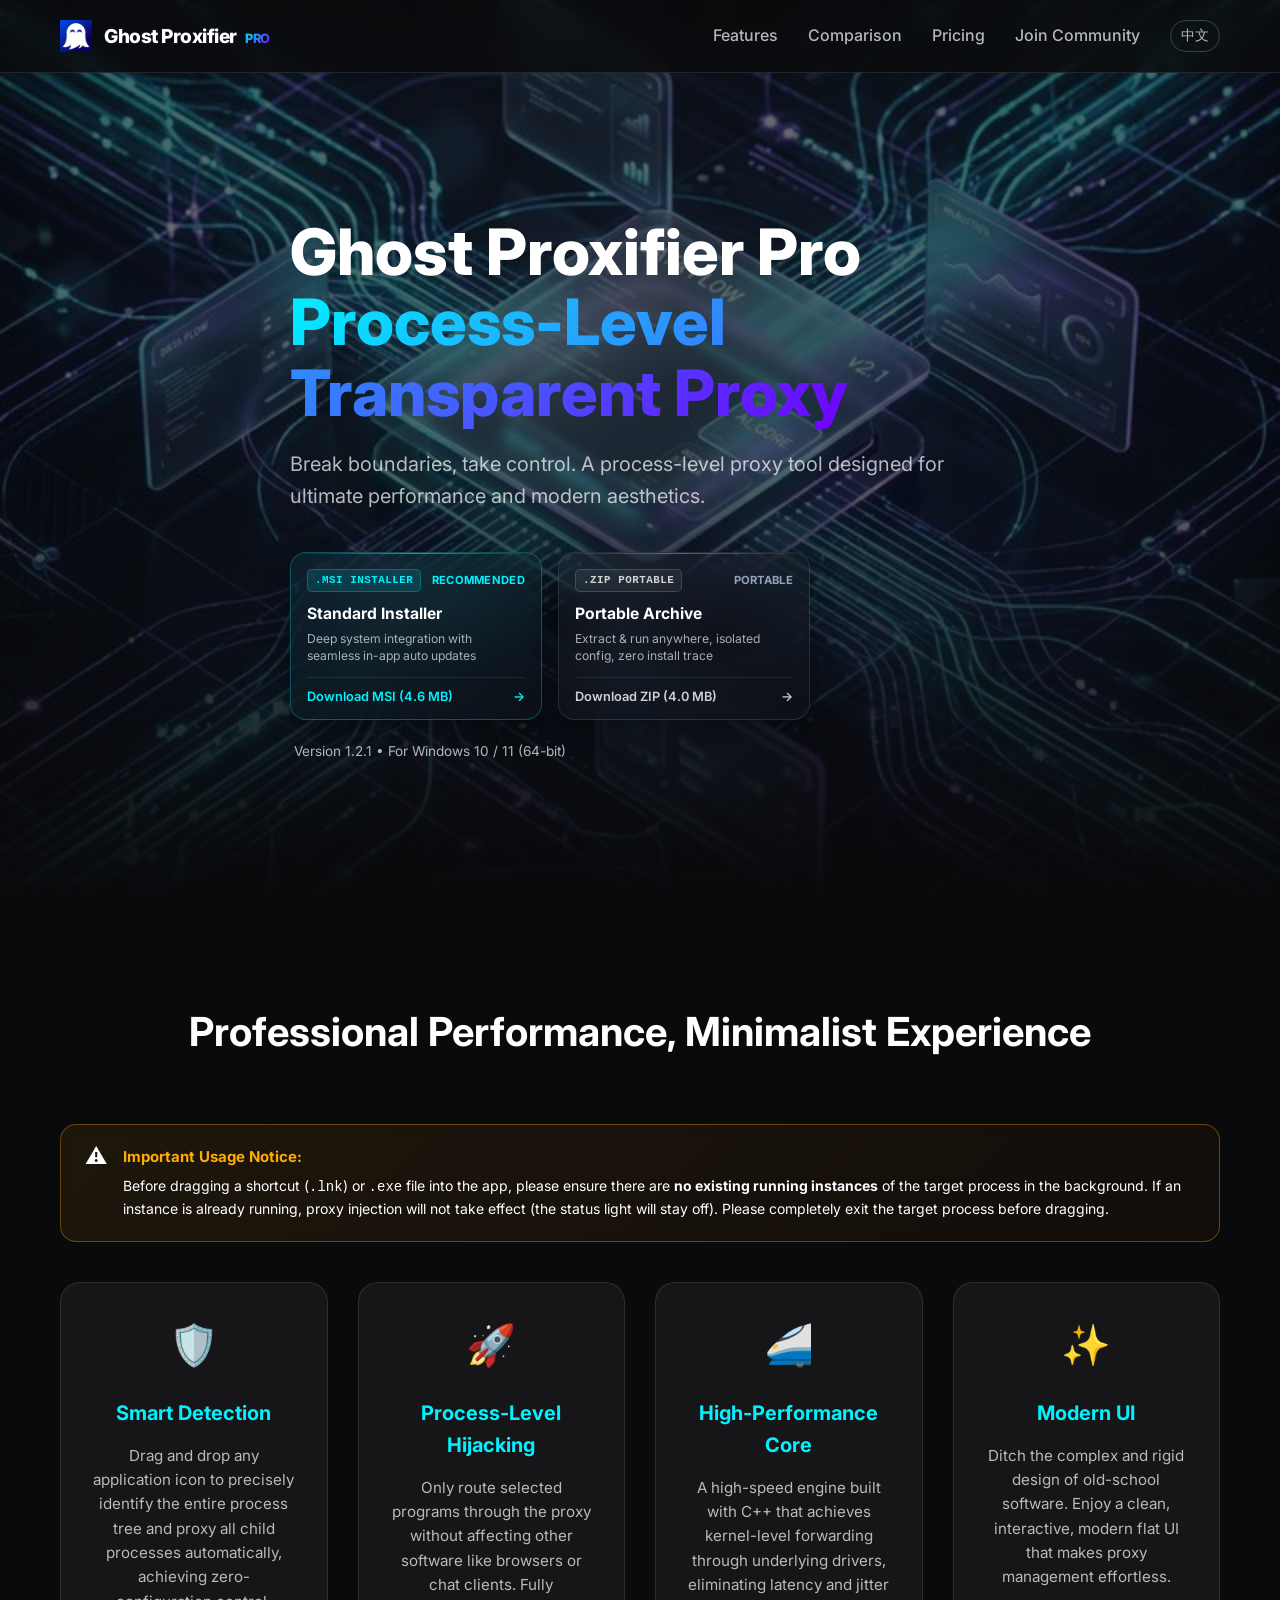
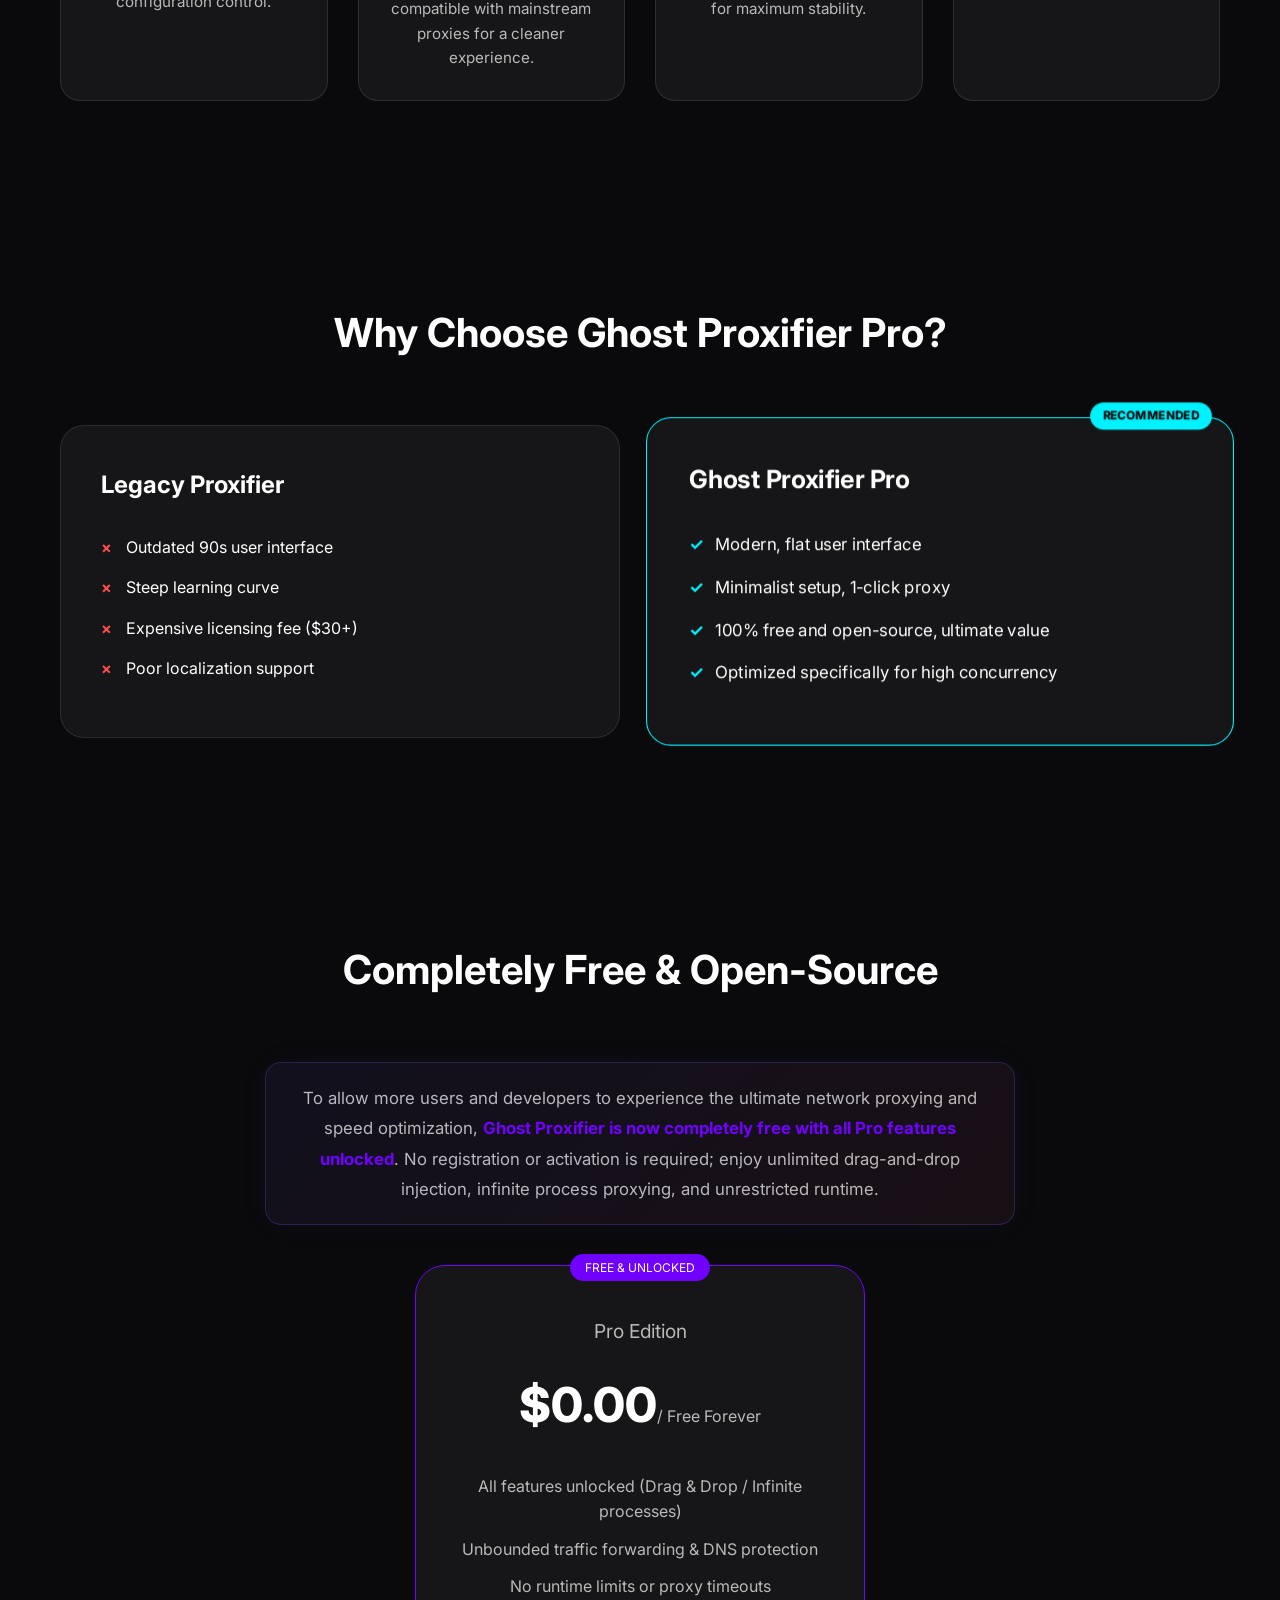
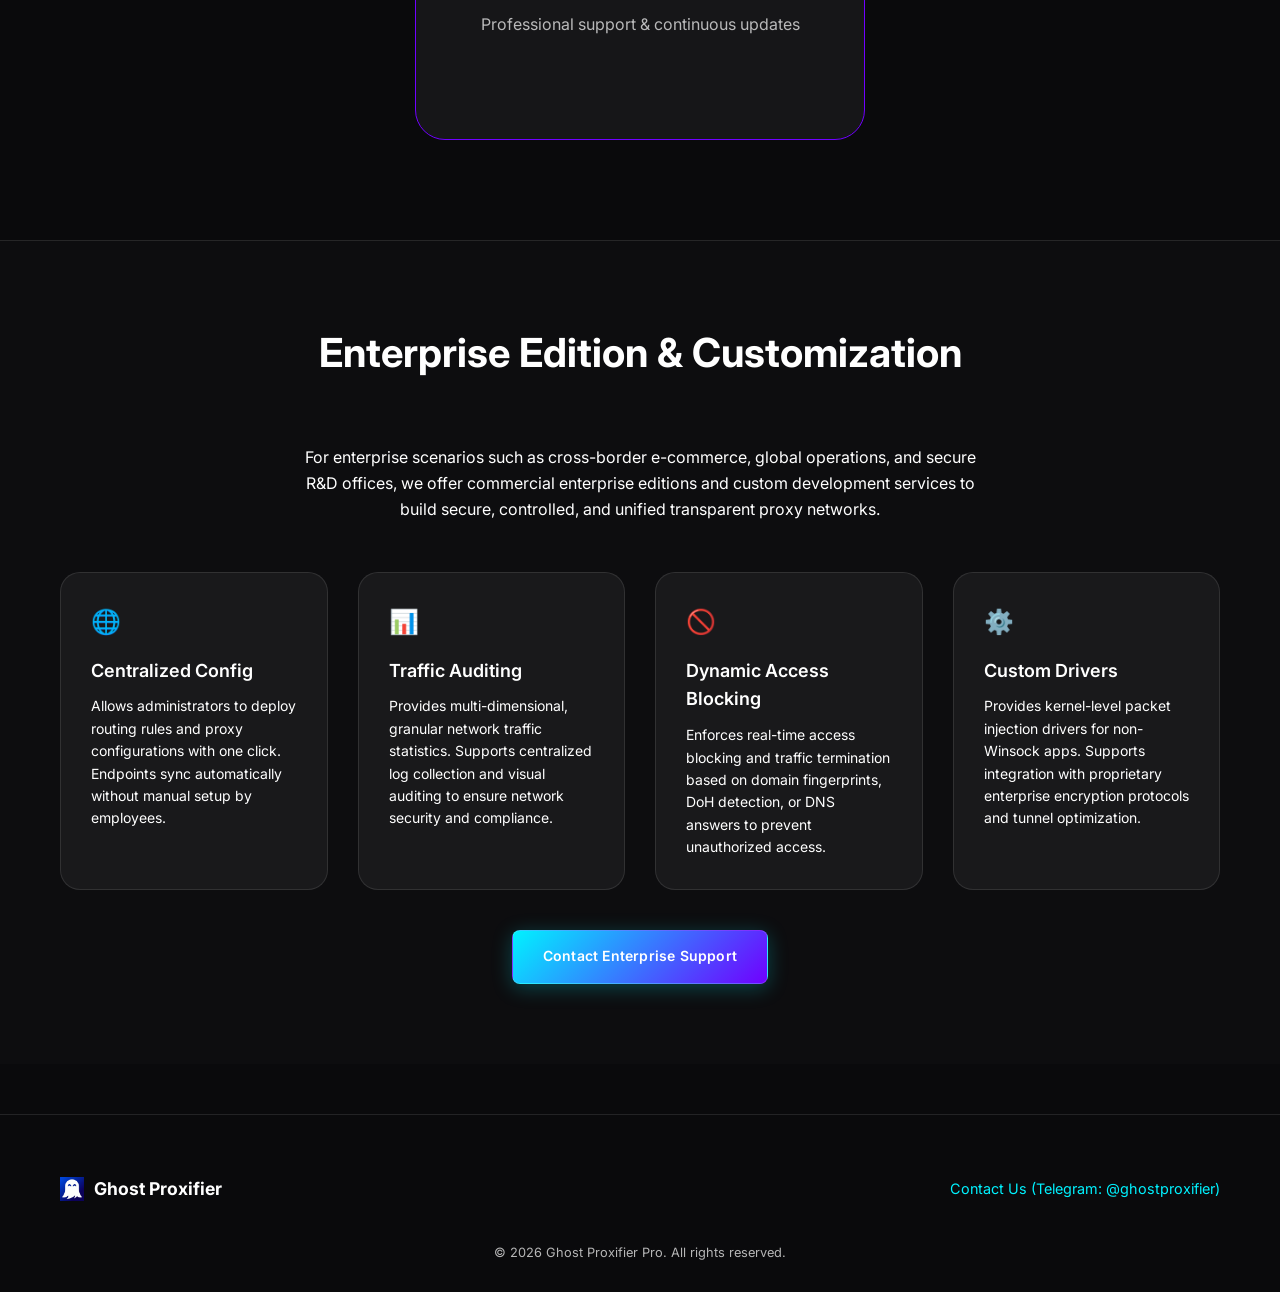
==== commit 2280c555: "fix(ui): embed critical inline CSS for spec-cards and add cache-busting version" ====
--- a/index.html
+++ b/index.html
@@ -32,7 +32,163 @@
     <link rel="canonical" href="https://ghostproxifier.com/">
     <link rel="icon" type="image/png" href="logo.png">
 
-    <link rel="stylesheet" href="index.css">
+    <link rel="stylesheet" href="index.css?v=1.2.1-spec">
+    <style>
+        .spec-cards {
+            display: grid !important;
+            grid-template-columns: repeat(2, minmax(0, 1fr)) !important;
+            gap: 16px !important;
+            width: 100% !important;
+            max-width: 520px !important;
+            margin-bottom: 6px !important;
+        }
+        .spec-card {
+            position: relative !important;
+            display: flex !important;
+            flex-direction: column !important;
+            justify-content: space-between !important;
+            padding: 16px 16px 12px !important;
+            border-radius: 16px !important;
+            text-decoration: none !important;
+            color: #ffffff !important;
+            background: rgba(14, 18, 28, 0.75) !important;
+            border: 1px solid rgba(255, 255, 255, 0.09) !important;
+            backdrop-filter: blur(20px) !important;
+            -webkit-backdrop-filter: blur(20px) !important;
+            box-shadow: 0 10px 25px rgba(0, 0, 0, 0.35) !important;
+            transition: all 0.3s cubic-bezier(0.16, 1, 0.3, 1) !important;
+            overflow: hidden !important;
+        }
+        .spec-card::before {
+            content: '';
+            position: absolute;
+            top: 0;
+            left: 0;
+            right: 0;
+            height: 1px;
+            background: linear-gradient(90deg, transparent, rgba(255, 255, 255, 0.15), transparent);
+            transition: background 0.3s ease;
+        }
+        .primary-spec {
+            border-color: rgba(0, 242, 255, 0.28) !important;
+            background: linear-gradient(160deg, rgba(0, 242, 255, 0.06) 0%, rgba(13, 17, 26, 0.88) 100%) !important;
+        }
+        .primary-spec::before {
+            background: linear-gradient(90deg, transparent, rgba(0, 242, 255, 0.6), transparent) !important;
+        }
+        .primary-spec:hover {
+            transform: translateY(-3px) !important;
+            border-color: rgba(0, 242, 255, 0.55) !important;
+            box-shadow: 0 14px 35px rgba(0, 242, 255, 0.18), 0 0 20px rgba(0, 242, 255, 0.08) !important;
+        }
+        .secondary-spec {
+            border-color: rgba(255, 255, 255, 0.1) !important;
+            background: linear-gradient(160deg, rgba(255, 255, 255, 0.03) 0%, rgba(13, 17, 26, 0.88) 100%) !important;
+        }
+        .secondary-spec::before {
+            background: linear-gradient(90deg, transparent, rgba(255, 255, 255, 0.3), transparent) !important;
+        }
+        .secondary-spec:hover {
+            transform: translateY(-3px) !important;
+            border-color: rgba(255, 255, 255, 0.3) !important;
+            box-shadow: 0 14px 35px rgba(0, 0, 0, 0.5), 0 0 20px rgba(255, 255, 255, 0.05) !important;
+        }
+        .spec-card-top {
+            display: flex !important;
+            align-items: center !important;
+            justify-content: space-between !important;
+            margin-bottom: 12px !important;
+        }
+        .spec-badge {
+            font-family: 'SF Mono', Monaco, Consolas, 'Liberation Mono', 'Courier New', monospace !important;
+            font-size: 0.68rem !important;
+            font-weight: 700 !important;
+            letter-spacing: 0.5px !important;
+            padding: 2px 7px !important;
+            border-radius: 5px !important;
+            display: inline-block !important;
+        }
+        .msi-badge {
+            background: rgba(0, 242, 255, 0.12) !important;
+            color: #00f2ff !important;
+            border: 1px solid rgba(0, 242, 255, 0.25) !important;
+        }
+        .zip-badge {
+            background: rgba(255, 255, 255, 0.06) !important;
+            color: rgba(255, 255, 255, 0.8) !important;
+            border: 1px solid rgba(255, 255, 255, 0.15) !important;
+        }
+        .spec-status {
+            font-size: 0.7rem !important;
+            font-weight: 700 !important;
+            letter-spacing: 0.3px !important;
+            display: inline-block !important;
+        }
+        .msi-status {
+            color: #00f2ff !important;
+        }
+        .zip-status {
+            color: #94a3b8 !important;
+        }
+        .spec-card-body {
+            flex: 1 !important;
+            margin-bottom: 12px !important;
+        }
+        .spec-card-title {
+            font-size: 0.98rem !important;
+            font-weight: 700 !important;
+            color: #ffffff !important;
+            line-height: 1.3 !important;
+            margin: 0 0 5px 0 !important;
+            text-decoration: none !important;
+        }
+        .spec-card-desc {
+            font-size: 0.76rem !important;
+            color: rgba(255, 255, 255, 0.65) !important;
+            line-height: 1.45 !important;
+            margin: 0 !important;
+            text-decoration: none !important;
+        }
+        .spec-card-action {
+            display: flex !important;
+            align-items: center !important;
+            justify-content: space-between !important;
+            padding-top: 9px !important;
+            border-top: 1px solid rgba(255, 255, 255, 0.08) !important;
+            font-size: 0.8rem !important;
+            font-weight: 600 !important;
+            text-decoration: none !important;
+            transition: all 0.25s ease !important;
+        }
+        .msi-action {
+            color: #00f2ff !important;
+        }
+        .primary-spec:hover .msi-action {
+            color: #ffffff !important;
+        }
+        .zip-action {
+            color: rgba(255, 255, 255, 0.8) !important;
+        }
+        .secondary-spec:hover .zip-action {
+            color: #ffffff !important;
+        }
+        .spec-arrow {
+            display: inline-block !important;
+            transition: transform 0.25s cubic-bezier(0.16, 1, 0.3, 1) !important;
+        }
+        .spec-card:hover .spec-arrow {
+            transform: translateX(4px) !important;
+        }
+        @media (max-width: 768px) {
+            .spec-cards {
+                grid-template-columns: 1fr !important;
+                gap: 12px !important;
+                max-width: 400px !important;
+                width: 100% !important;
+                text-align: left !important;
+            }
+        }
+    </style>
     <link rel="preconnect" href="https://fonts.googleapis.com">
     <link rel="preconnect" href="https://fonts.gstatic.com" crossorigin>
     <link href="https://fonts.googleapis.com/css2?family=Inter:wght@300;400;600;800&display=swap" rel="stylesheet">
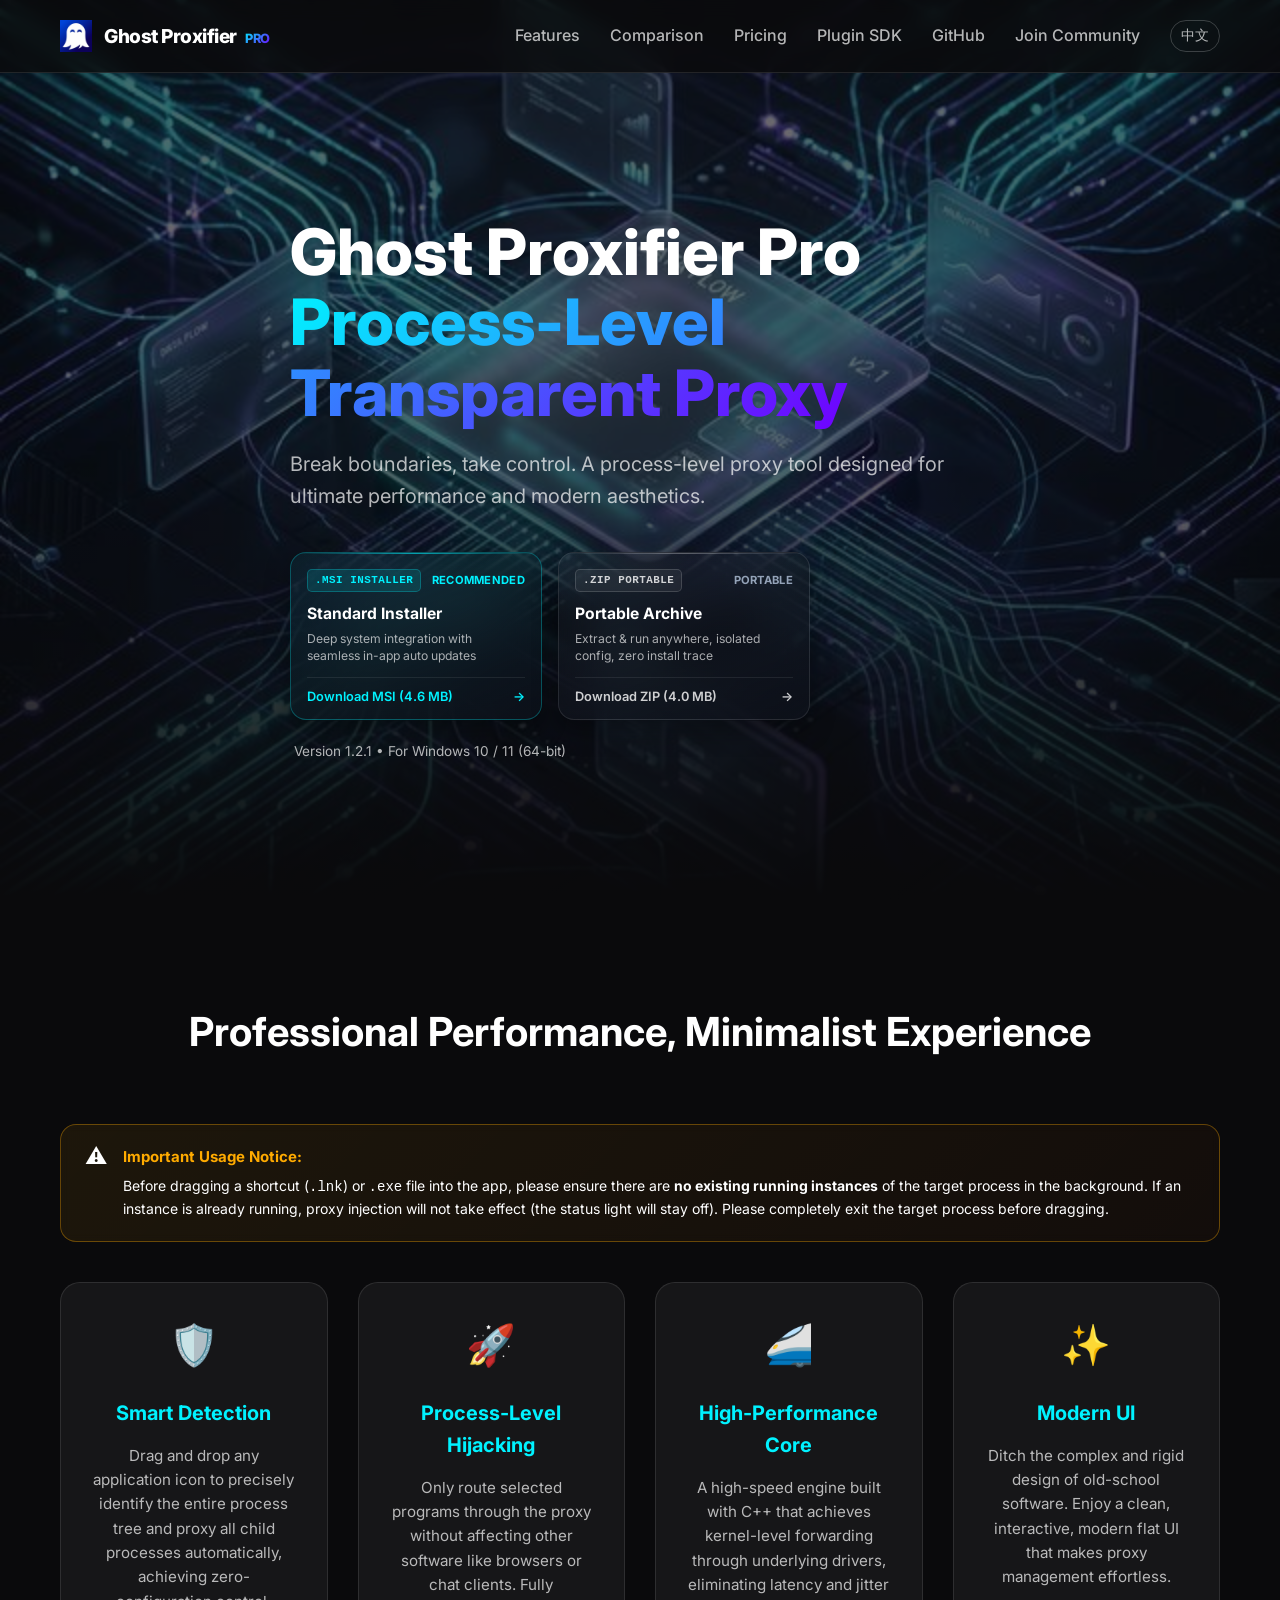
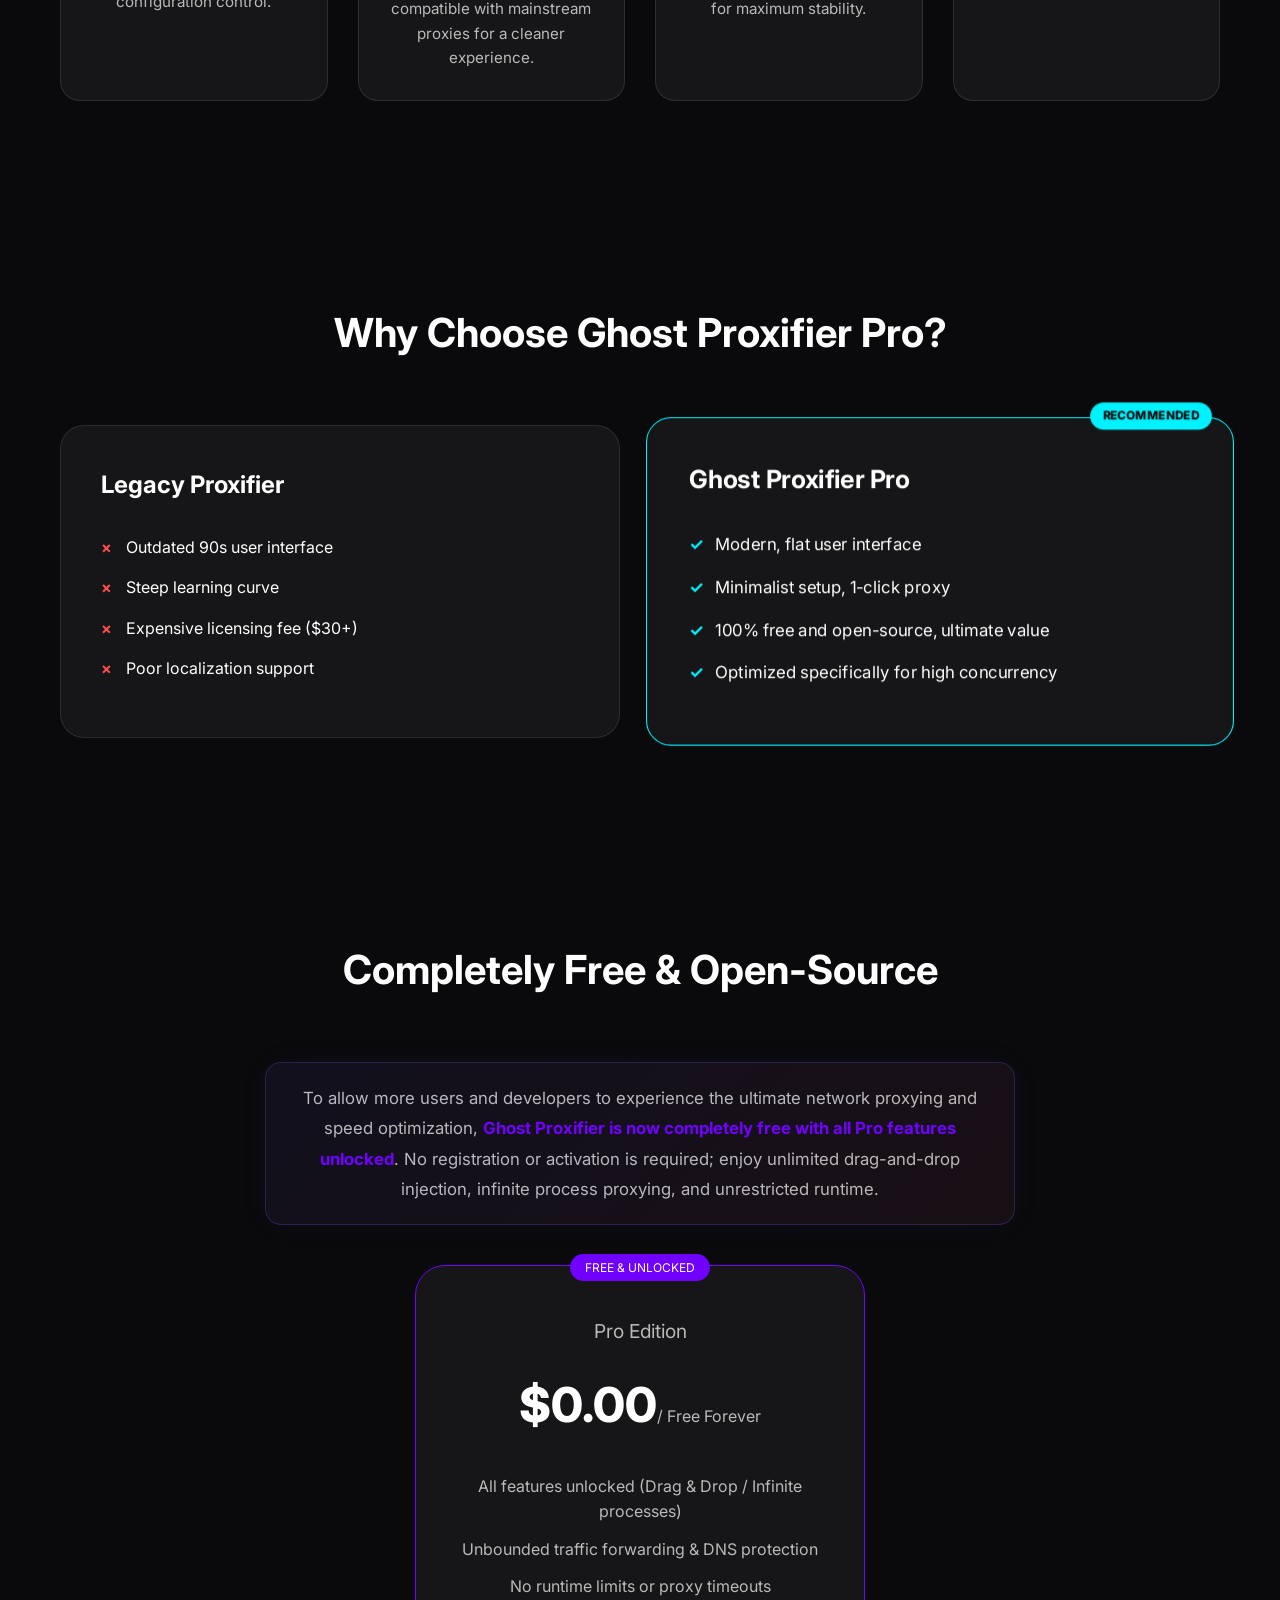
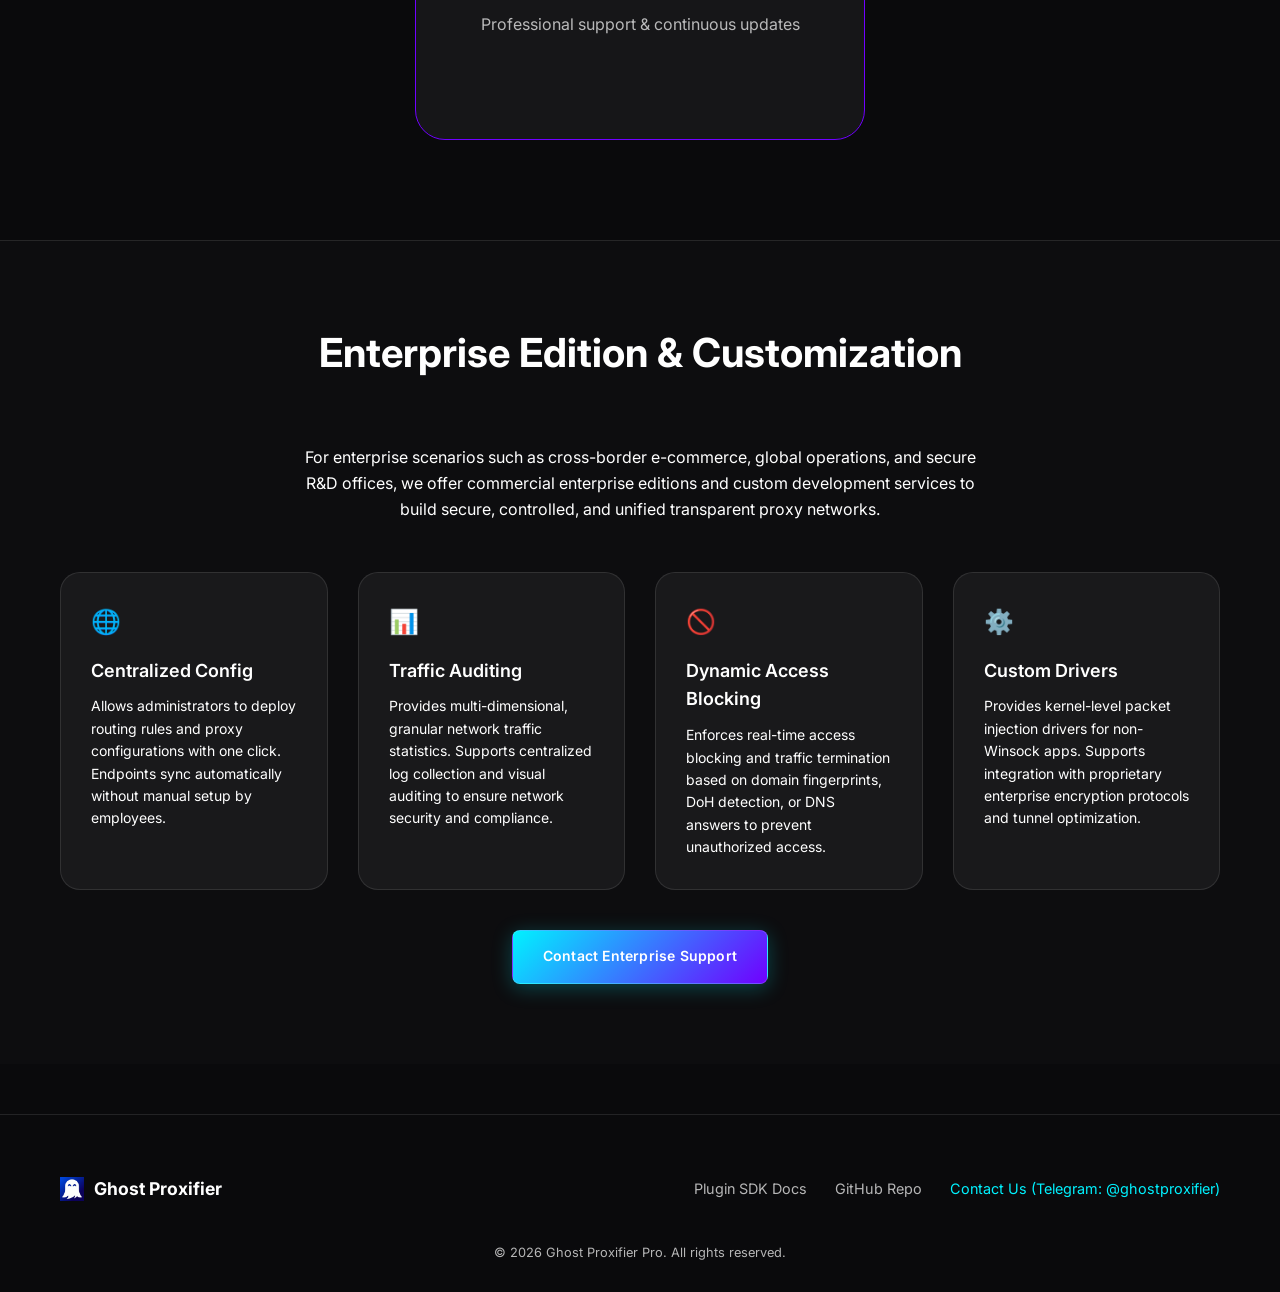
==== commit efa7d4d0: "docs: add plugin sdk documentation page and integrate navigation links into official website" ====
--- a/index.html
+++ b/index.html
@@ -242,6 +242,8 @@
                 <li><a href="#features">Features</a></li>
                 <li><a href="#comparison">Comparison</a></li>
                 <li><a href="#pricing">Pricing</a></li>
+                <li><a href="docs-plugin-sdk.html" title="Ghost Proxifier Plugin SDK Developer Guide">Plugin SDK</a></li>
+                <li><a href="https://github.com/liliBestCoder/ghost-proxifier-pro" target="_blank" title="Ghost Proxifier Pro Official GitHub Repository">GitHub</a></li>
                 <li><a href="https://t.me/ghostproxifier" target="_blank">Join Community</a></li>
                 <li><a href="index_zh.html" class="lang-switch">中文</a></li>
             </ul>
@@ -424,6 +426,8 @@
                     <span>Ghost Proxifier</span>
                 </div>
                 <div class="contact-info">
+                    <a href="docs-plugin-sdk.html" style="color: var(--text-dim); text-decoration: none; margin-right: 20px; transition: color 0.2s;" onmouseover="this.style.color='var(--primary)'" onmouseout="this.style.color='var(--text-dim)'">Plugin SDK Docs</a>
+                    <a href="https://github.com/liliBestCoder/ghost-proxifier-pro" target="_blank" style="color: var(--text-dim); text-decoration: none; margin-right: 20px; transition: color 0.2s;" onmouseover="this.style.color='var(--primary)'" onmouseout="this.style.color='var(--text-dim)'">GitHub Repo</a>
                     <a href="https://t.me/ghostproxifier" target="_blank">Contact Us (Telegram: @ghostproxifier)</a>
                 </div>
             </div>
--- a/index.css
+++ b/index.css
@@ -981,3 +981,9 @@
     background: rgba(255, 255, 255, 0.05);
     color: var(--primary) !important;
 }
+
+@media (max-width: 1120px) and (min-width: 769px) {
+    .nav-links {
+        gap: 16px;
+    }
+}
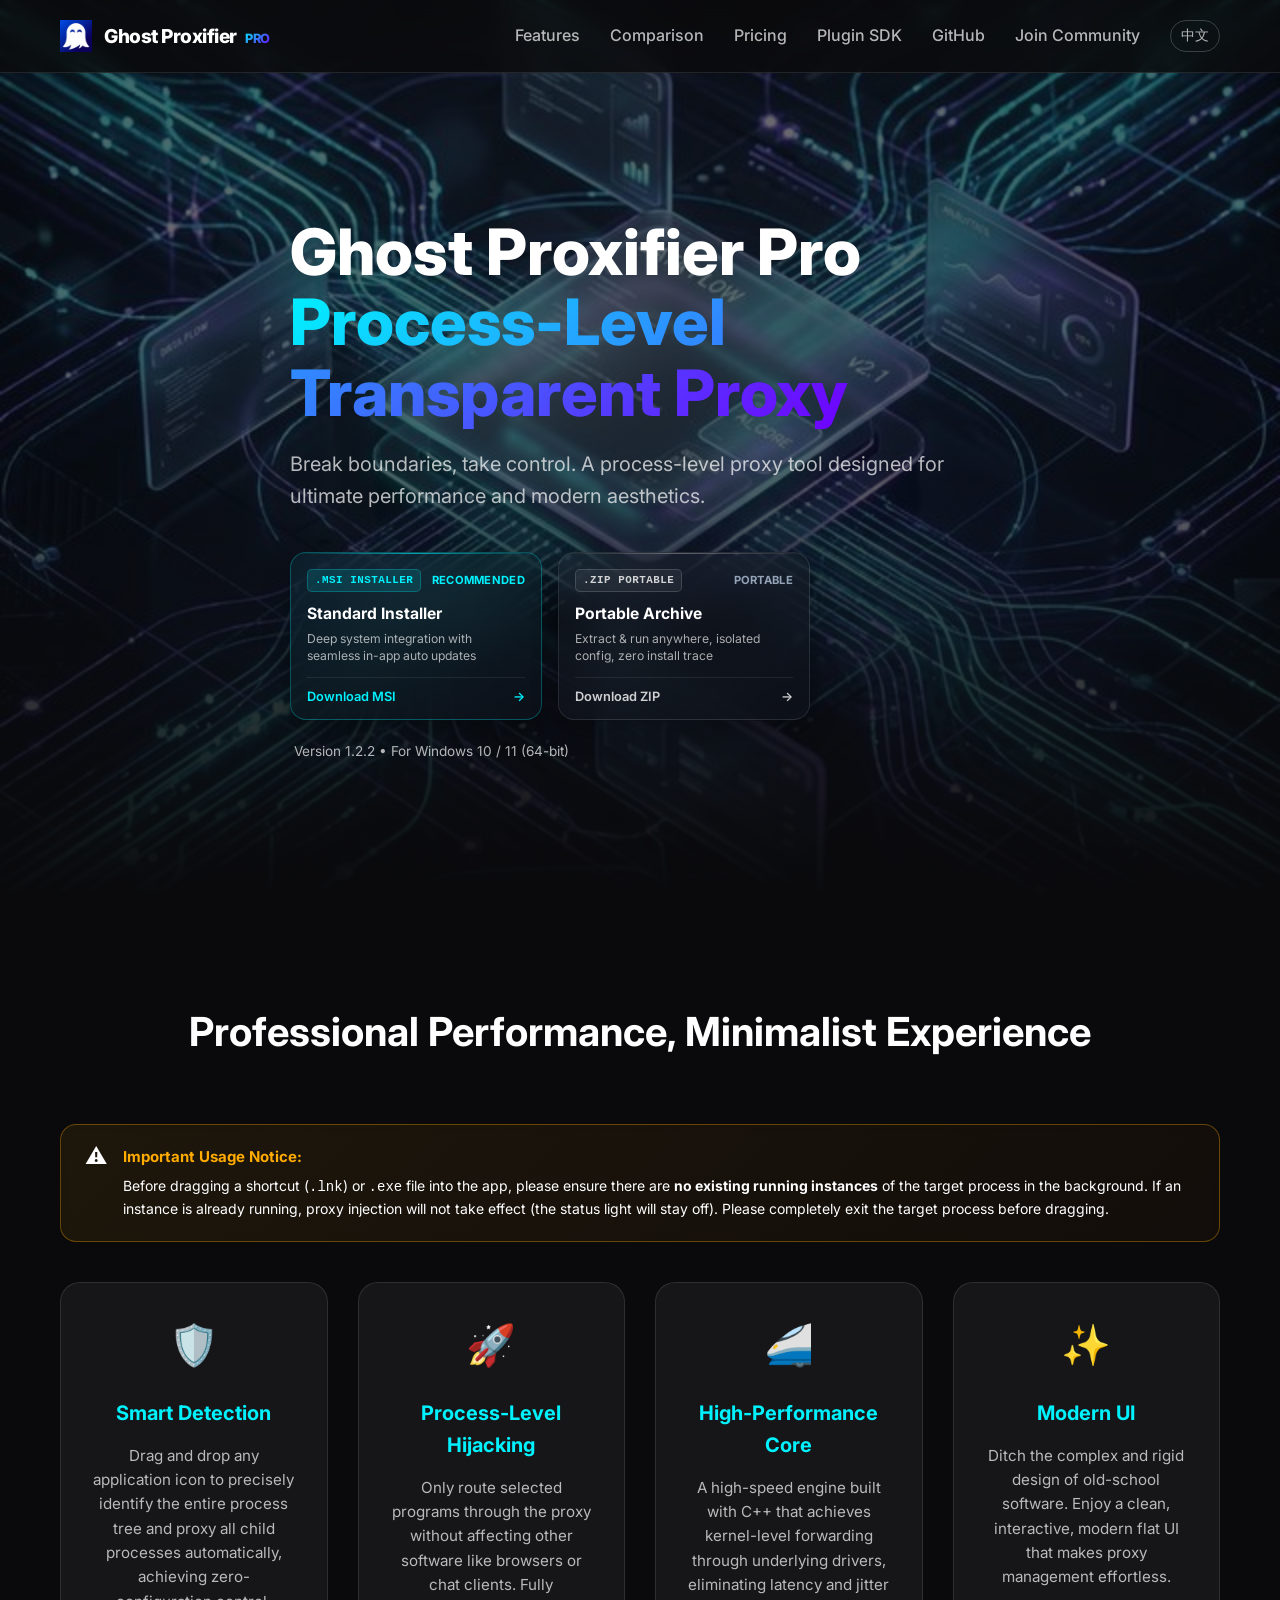
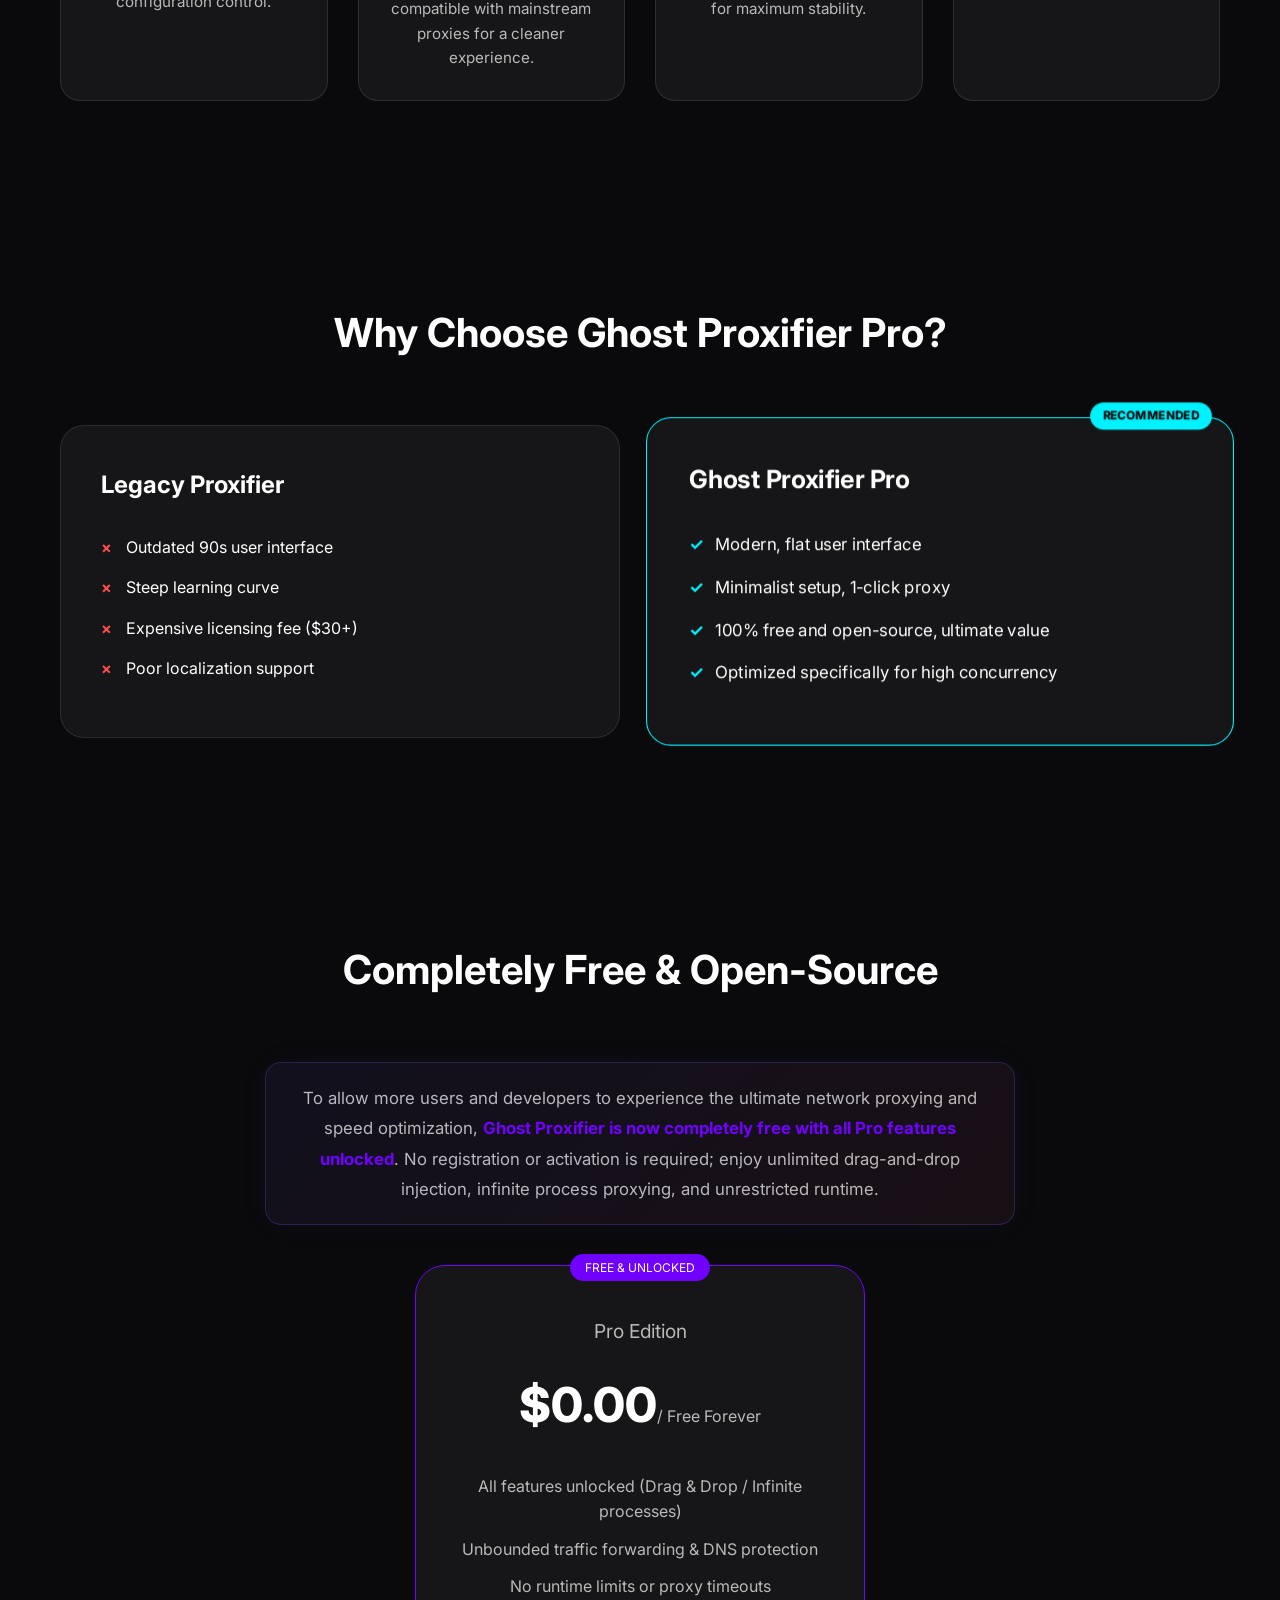
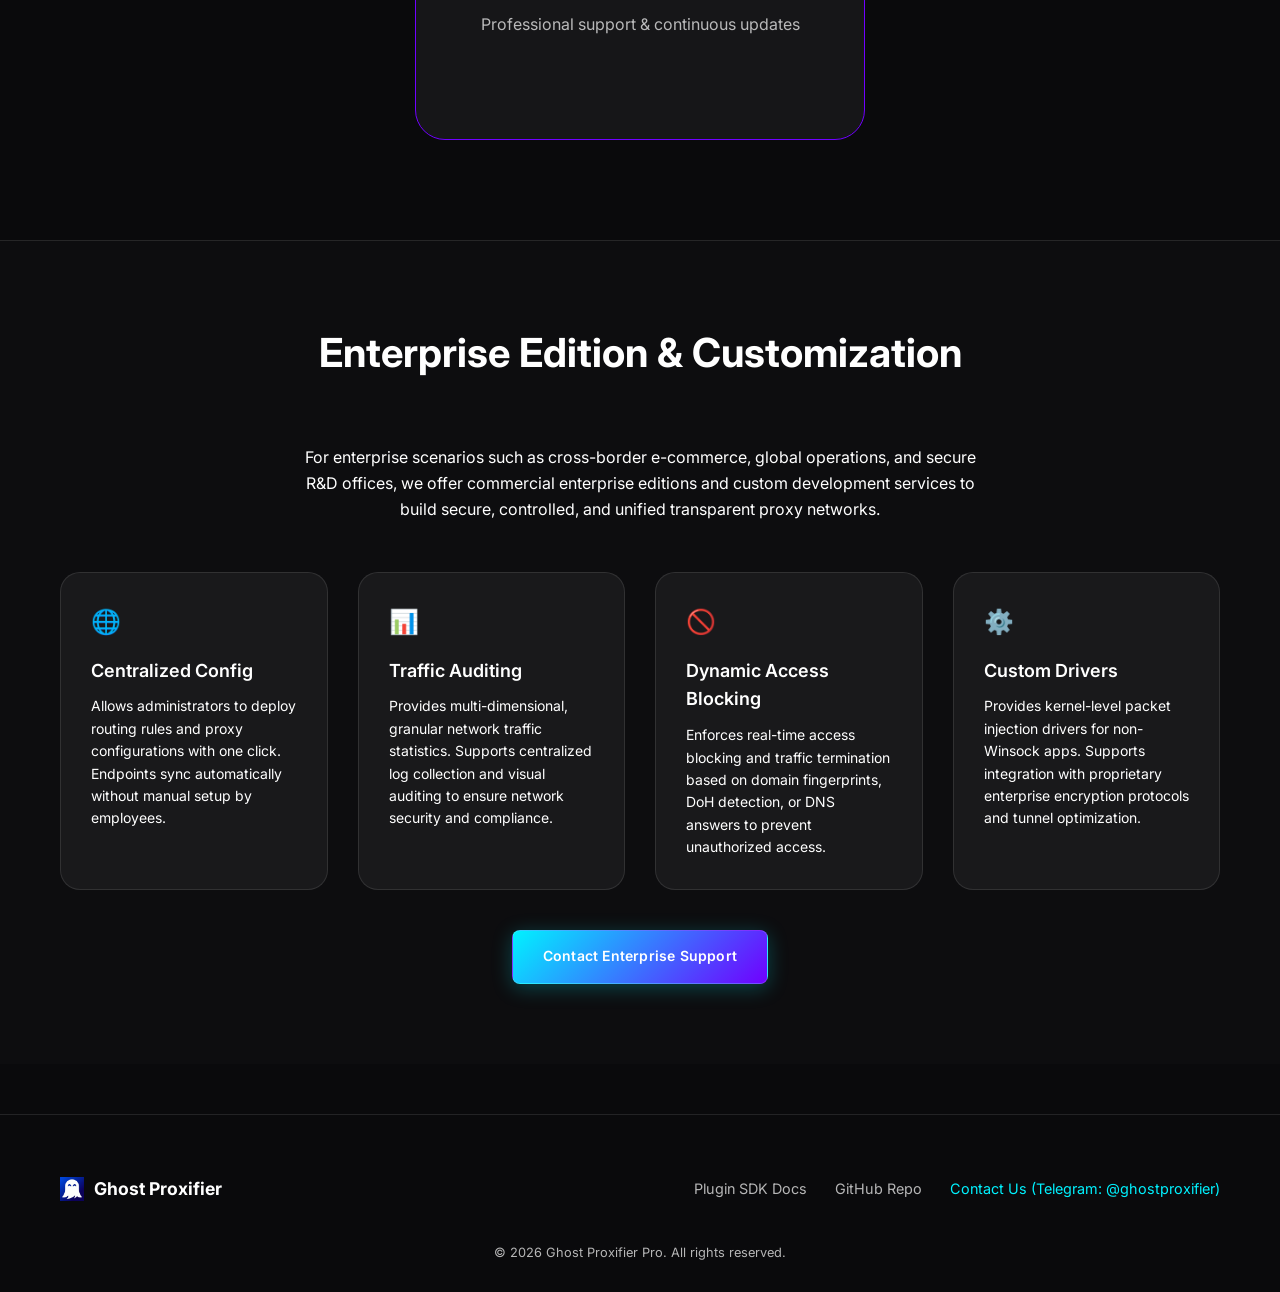
==== commit c60db808: "chore(web): prepare Ghost Proxifier 1.2.2 release pages" ====
--- a/index.html
+++ b/index.html
@@ -32,7 +32,7 @@
     <link rel="canonical" href="https://ghostproxifier.com/">
     <link rel="icon" type="image/png" href="logo.png">
 
-    <link rel="stylesheet" href="index.css?v=1.2.1-spec">
+    <link rel="stylesheet" href="index.css?v=1.2.2-spec">
     <style>
         .spec-cards {
             display: grid !important;
@@ -261,7 +261,7 @@
                 <div class="hero-btns">
                     <div class="spec-cards">
                         <!-- Spec Card 1: Windows MSI Installer -->
-                        <a href="https://gh-proxy.com/github.com/liliBestCoder/ghost-proxifier-pro/releases/download/v1.2.1/GhostProxifier-1.2.1-win64.msi"
+                        <a href="https://gh-proxy.com/github.com/liliBestCoder/ghost-proxifier-pro/releases/download/v1.2.2/GhostProxifier-1.2.2-win64.msi"
                             class="spec-card primary-spec" title="Download Ghost Proxifier Pro Windows Installer">
                             <div class="spec-card-top">
                                 <span class="spec-badge msi-badge">.MSI INSTALLER</span>
@@ -272,13 +272,13 @@
                                 <p class="spec-card-desc">Deep system integration with seamless in-app auto updates</p>
                             </div>
                             <div class="spec-card-action msi-action">
-                                <span>Download MSI (4.6 MB)</span>
+                                <span>Download MSI</span>
                                 <span class="spec-arrow">→</span>
                             </div>
                         </a>
 
                         <!-- Spec Card 2: Portable Archive -->
-                        <a href="https://gh-proxy.com/github.com/liliBestCoder/ghost-proxifier-pro/releases/download/v1.2.1/GhostProxifier-1.2.1-portable-win64.zip"
+                        <a href="https://gh-proxy.com/github.com/liliBestCoder/ghost-proxifier-pro/releases/download/v1.2.2/GhostProxifier-1.2.2-portable-win64.zip"
                             class="spec-card secondary-spec" title="Download Ghost Proxifier Pro Portable ZIP Package">
                             <div class="spec-card-top">
                                 <span class="spec-badge zip-badge">.ZIP PORTABLE</span>
@@ -289,12 +289,12 @@
                                 <p class="spec-card-desc">Extract & run anywhere, isolated config, zero install trace</p>
                             </div>
                             <div class="spec-card-action zip-action">
-                                <span>Download ZIP (4.0 MB)</span>
+                                <span>Download ZIP</span>
                                 <span class="spec-arrow">→</span>
                             </div>
                         </a>
                     </div>
-                    <p class="version">Version 1.2.1 • For Windows 10 / 11 (64-bit)</p>
+                    <p class="version">Version 1.2.2 • For Windows 10 / 11 (64-bit)</p>
                 </div>
             </div>
         </div>
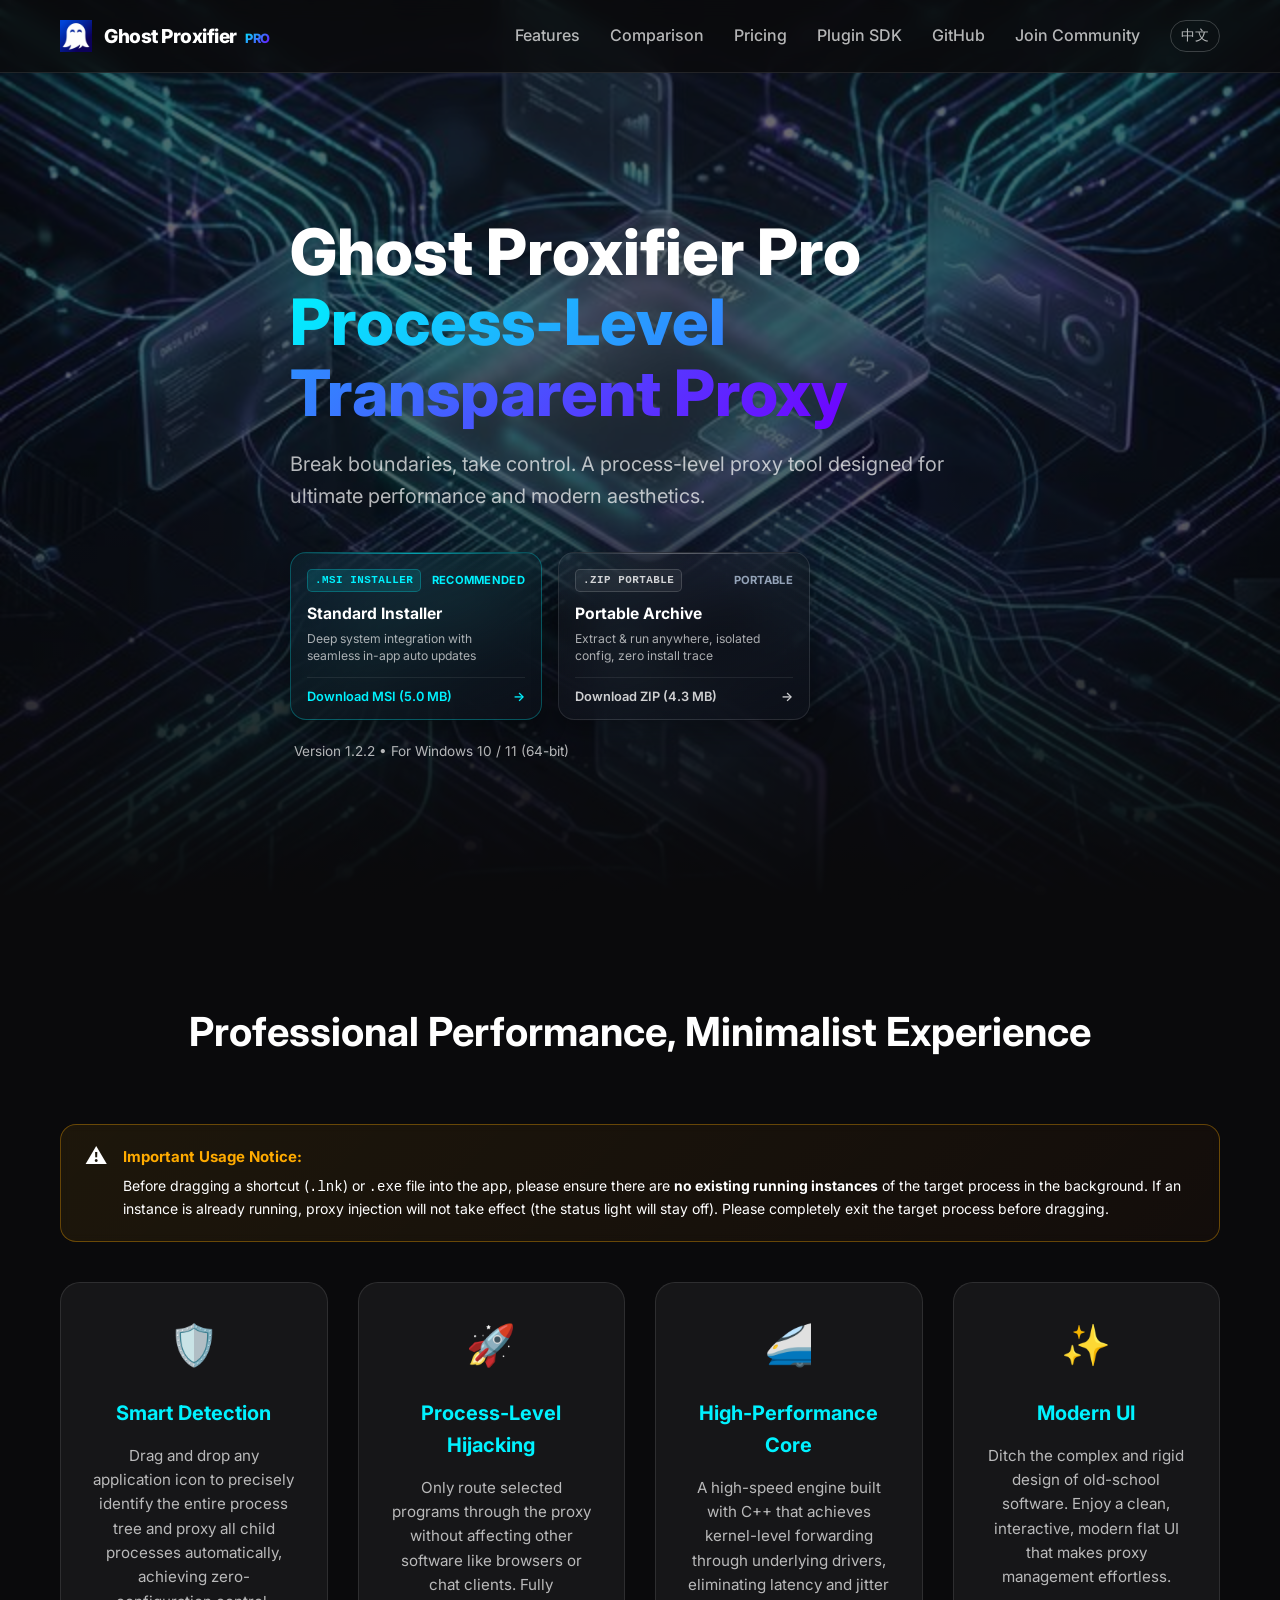
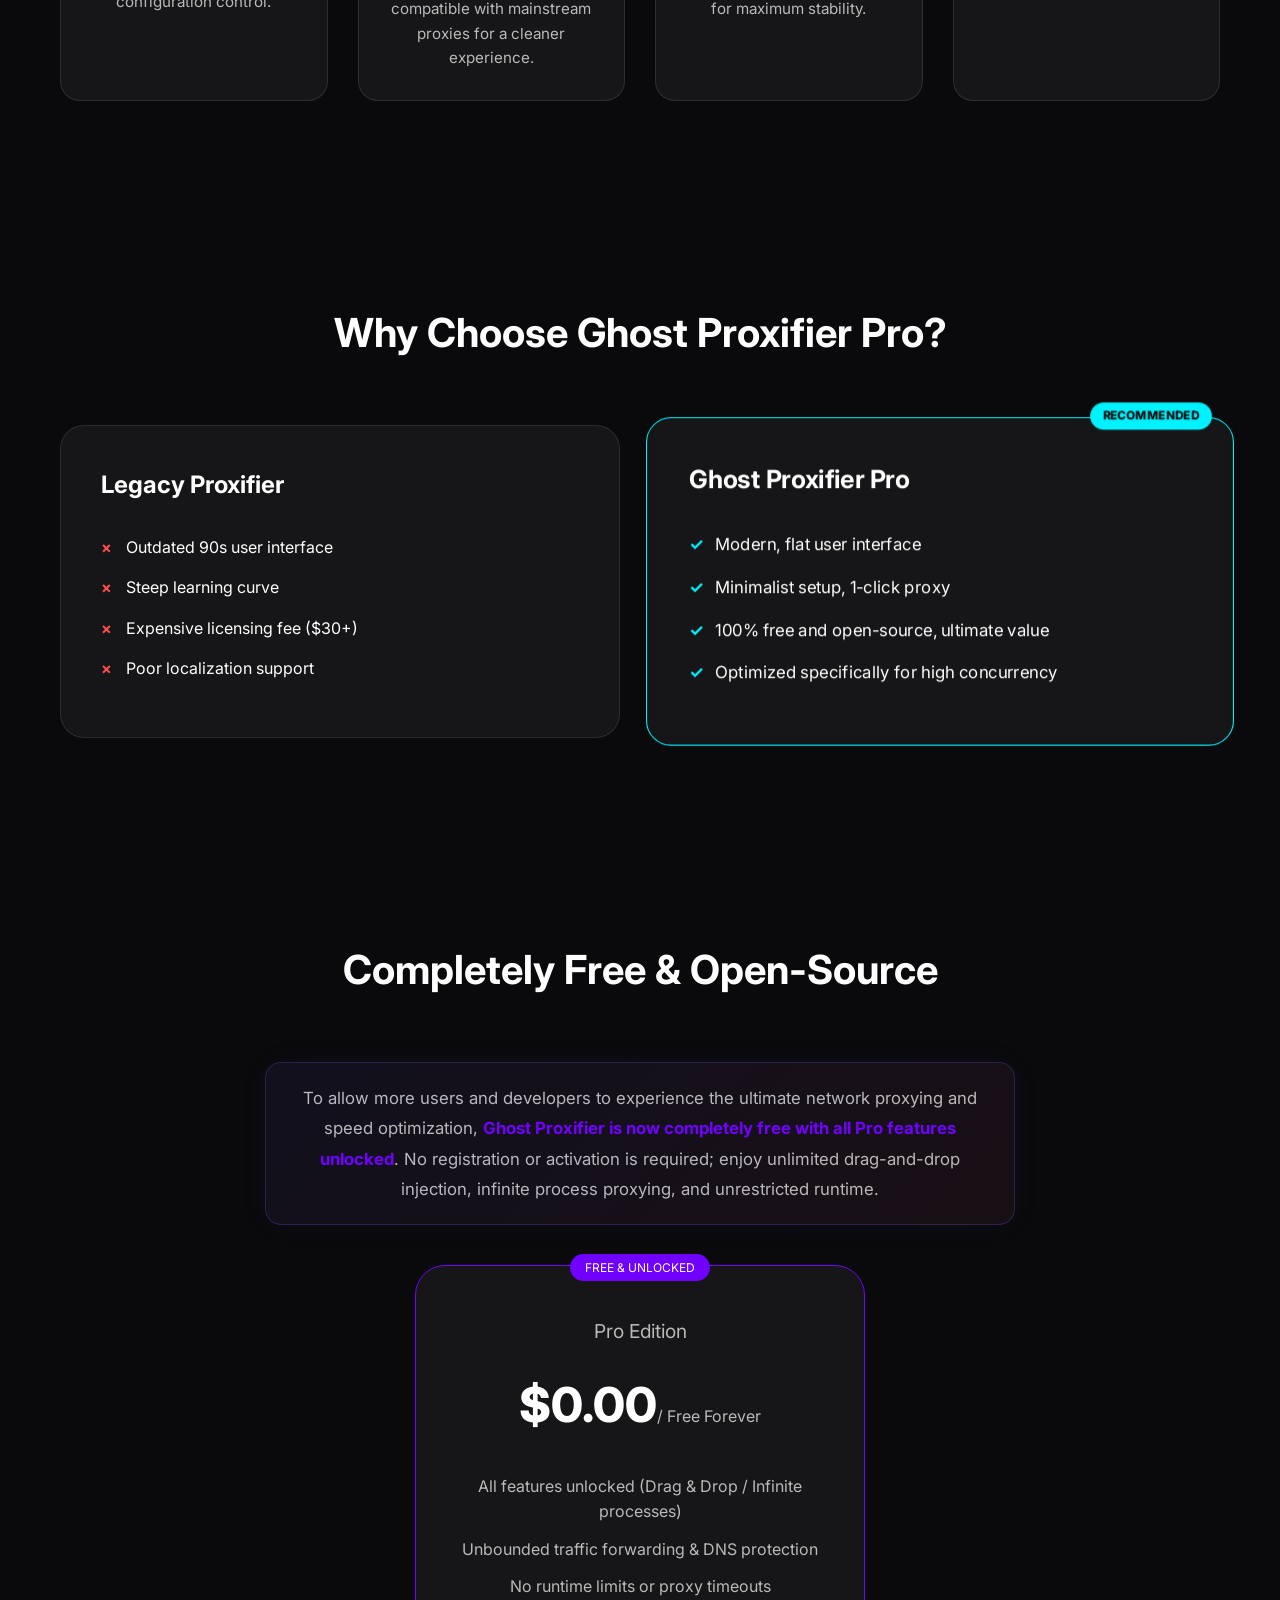
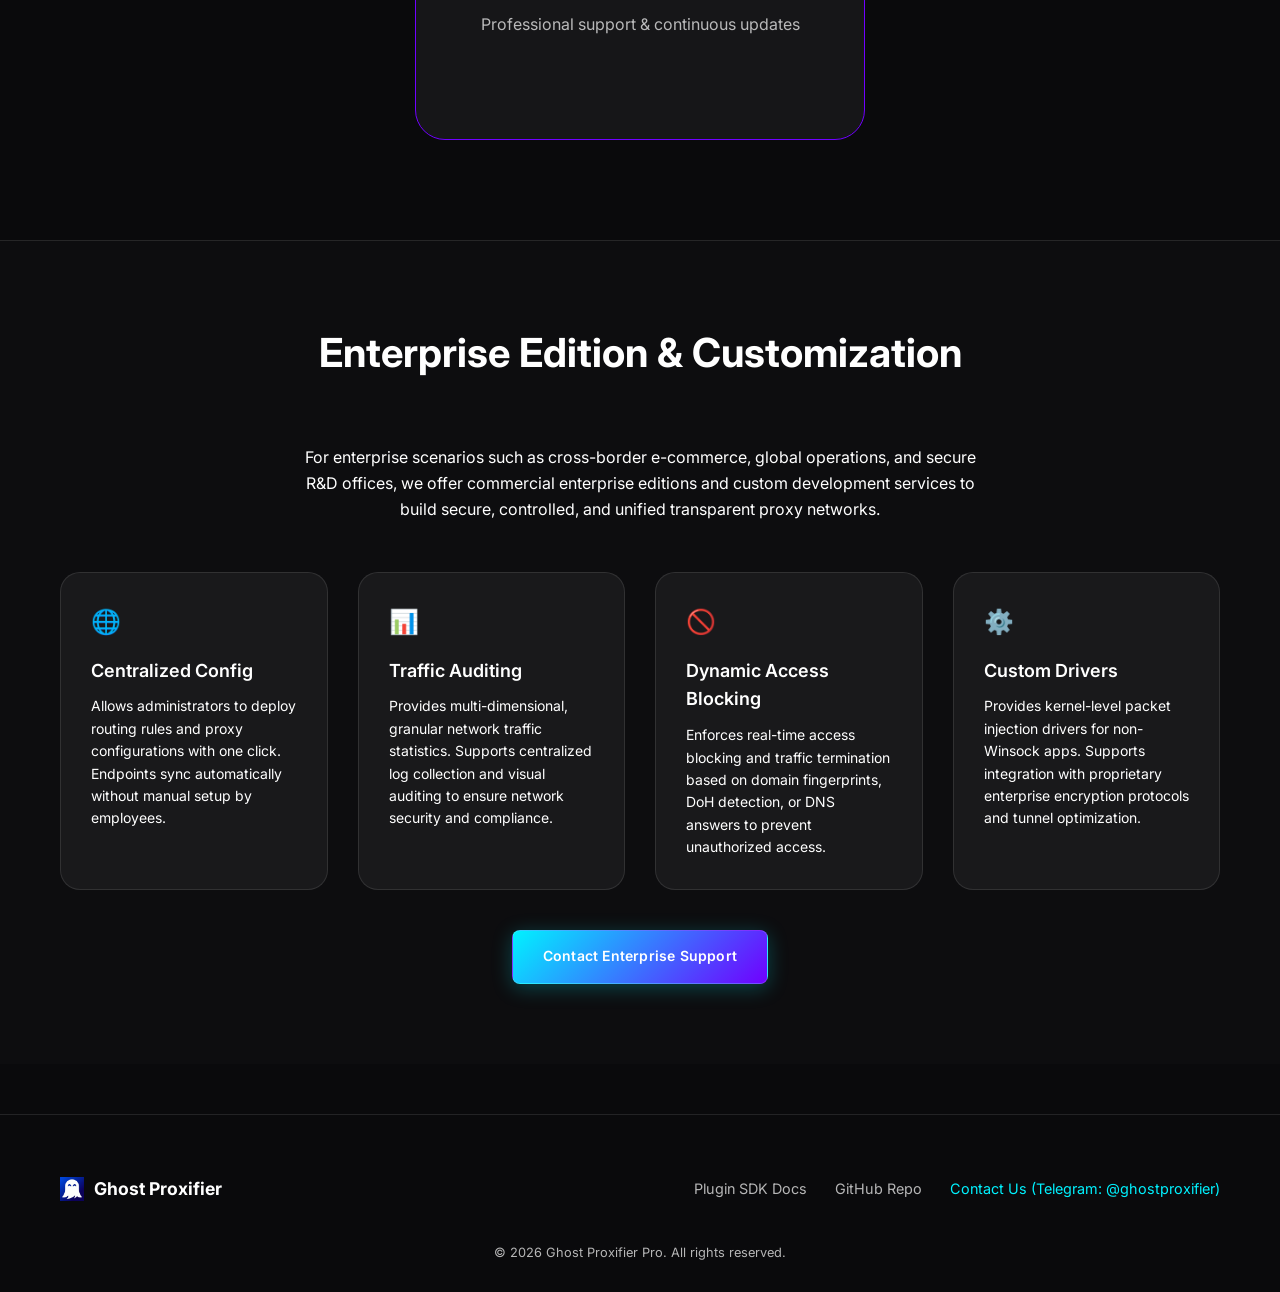
==== commit 1fce9cc6: "docs(web): restore v1.2.2 download sizes" ====
--- a/index.html
+++ b/index.html
@@ -272,7 +272,7 @@
                                 <p class="spec-card-desc">Deep system integration with seamless in-app auto updates</p>
                             </div>
                             <div class="spec-card-action msi-action">
-                                <span>Download MSI</span>
+                                <span>Download MSI (5.0 MB)</span>
                                 <span class="spec-arrow">→</span>
                             </div>
                         </a>
@@ -289,7 +289,7 @@
                                 <p class="spec-card-desc">Extract & run anywhere, isolated config, zero install trace</p>
                             </div>
                             <div class="spec-card-action zip-action">
-                                <span>Download ZIP</span>
+                                <span>Download ZIP (4.3 MB)</span>
                                 <span class="spec-arrow">→</span>
                             </div>
                         </a>
